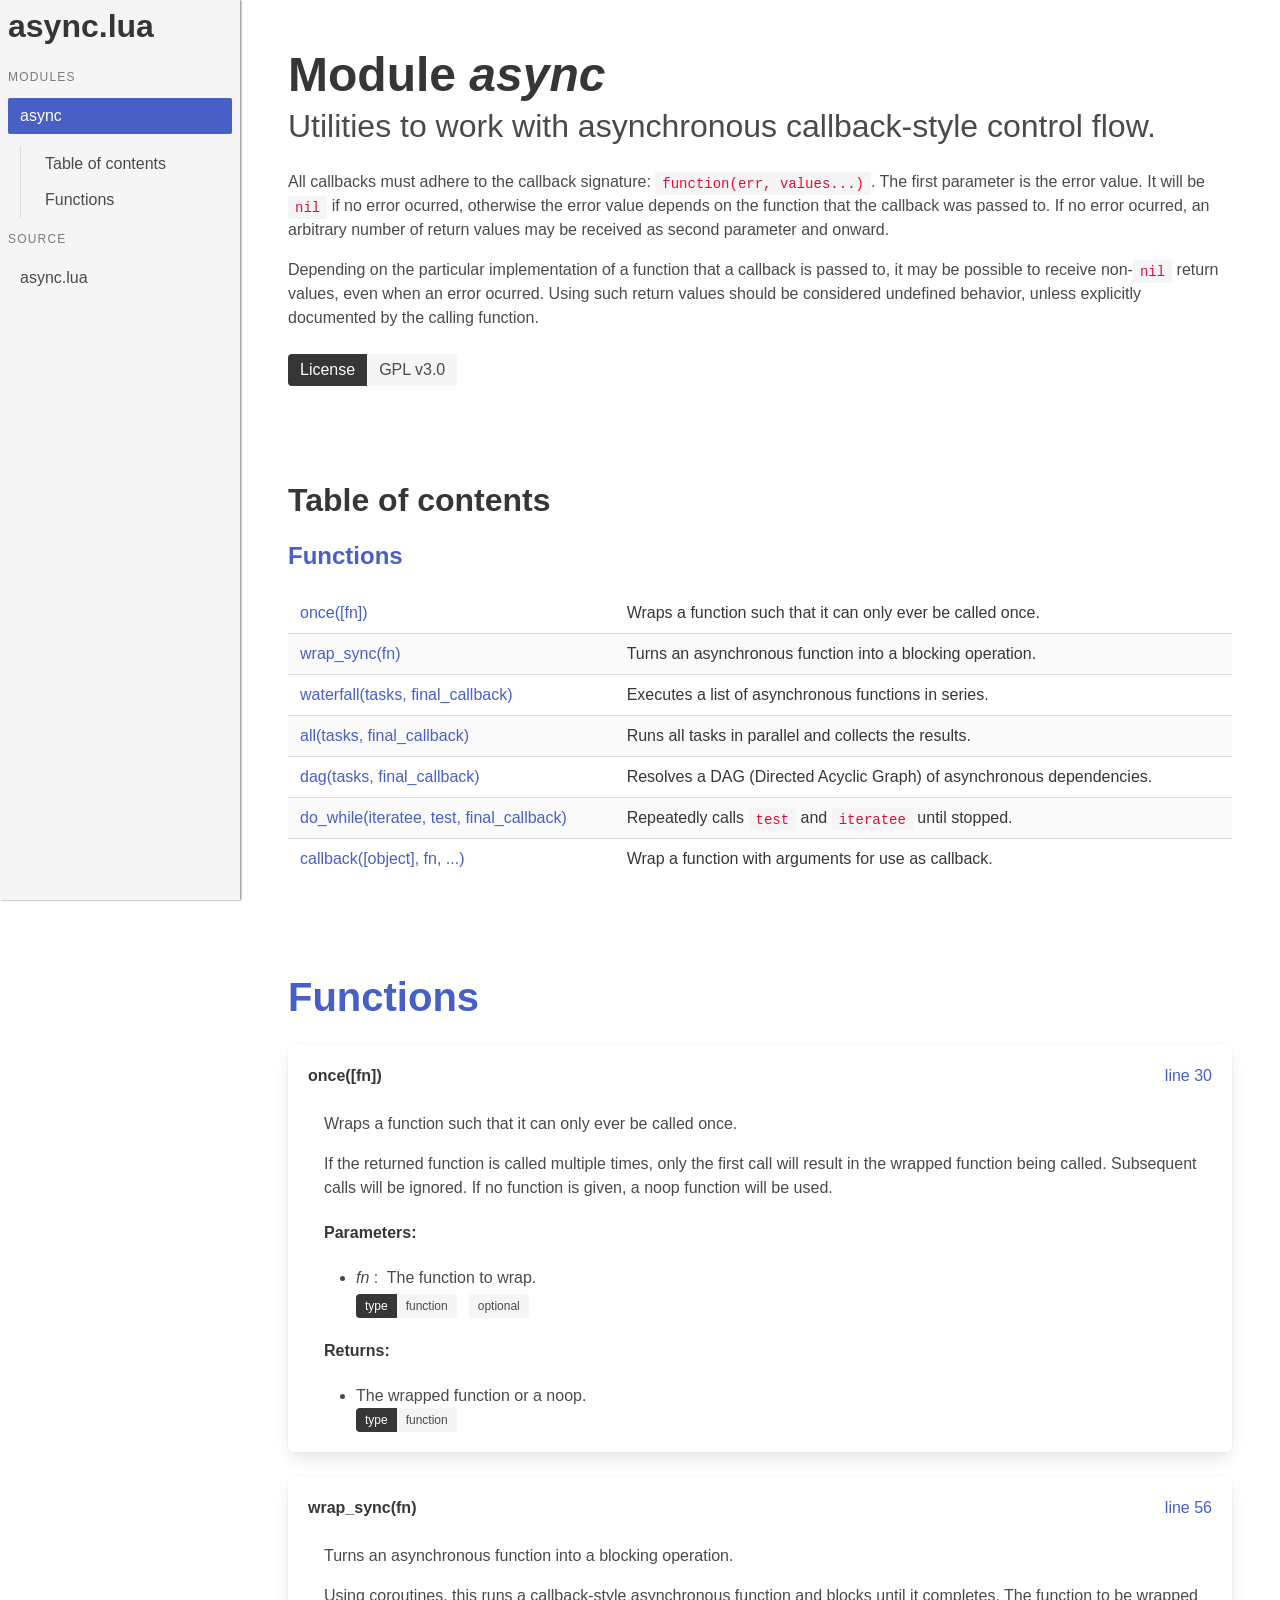
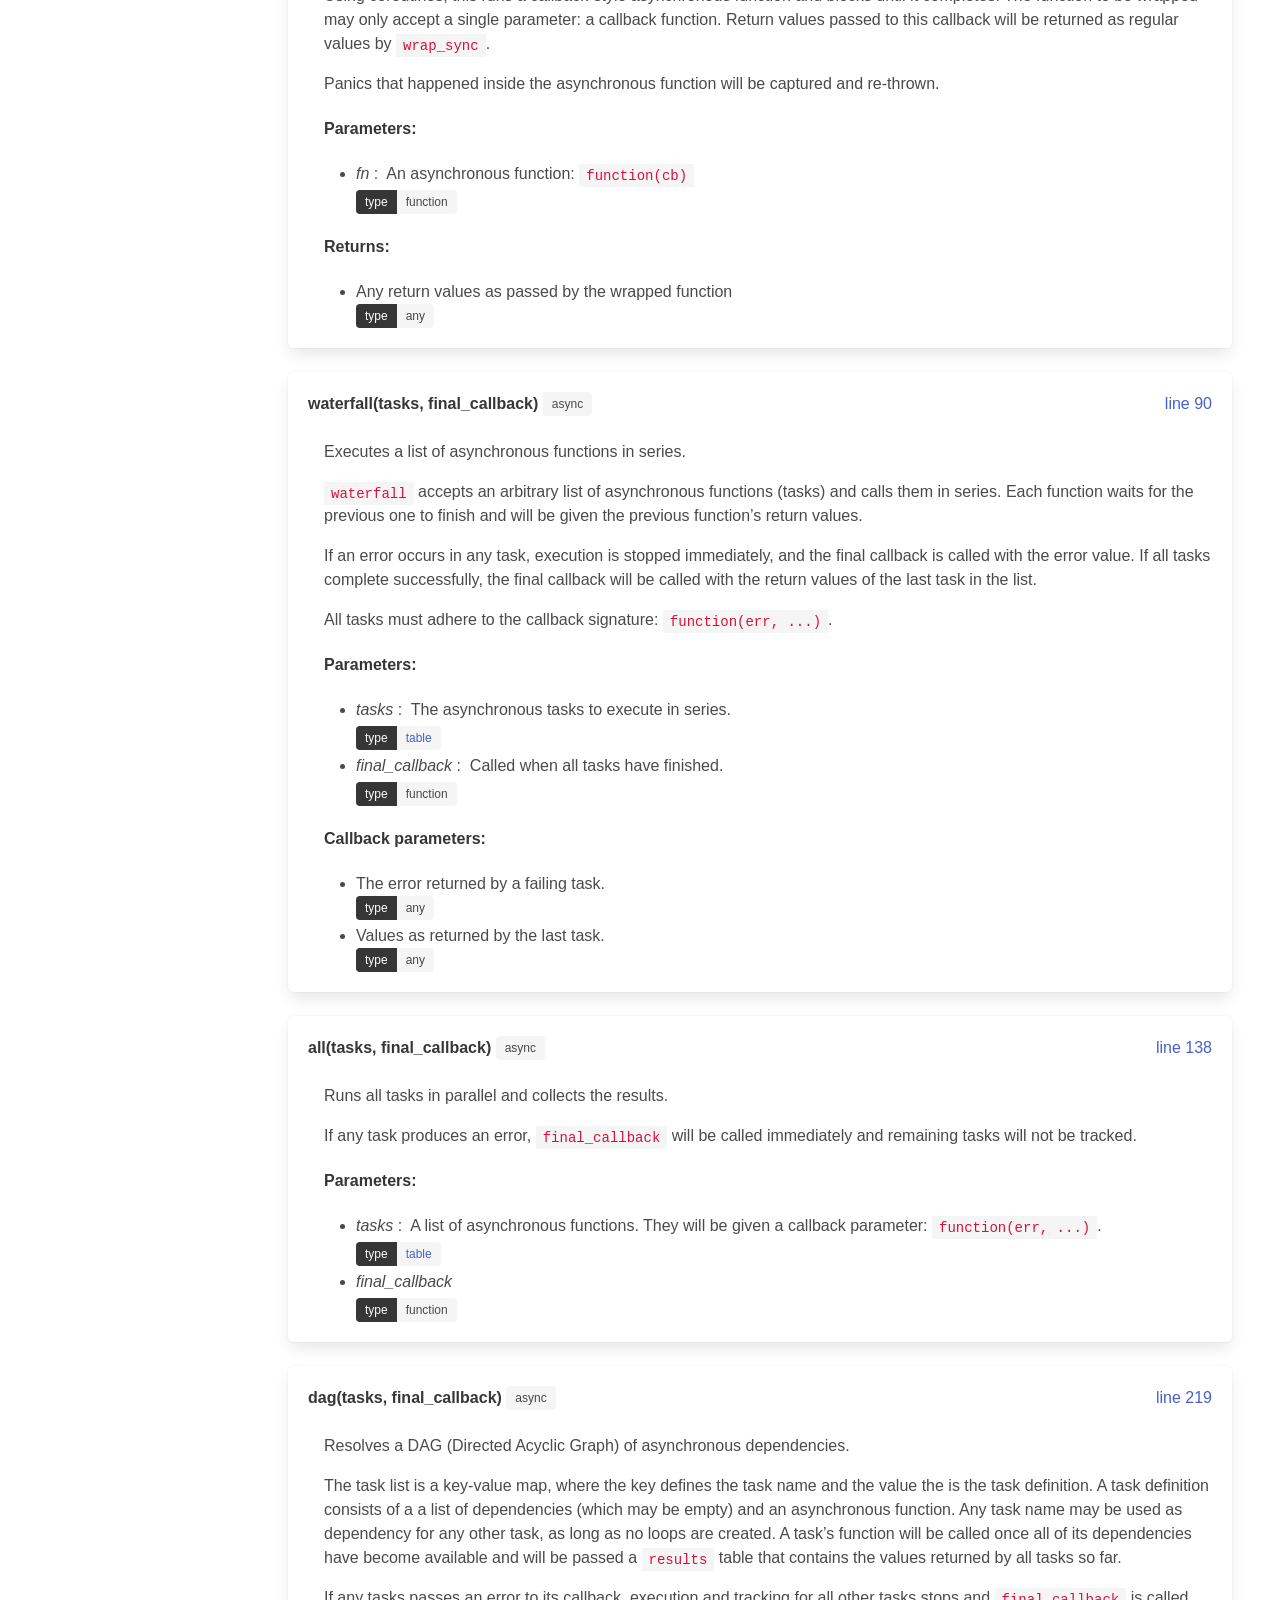
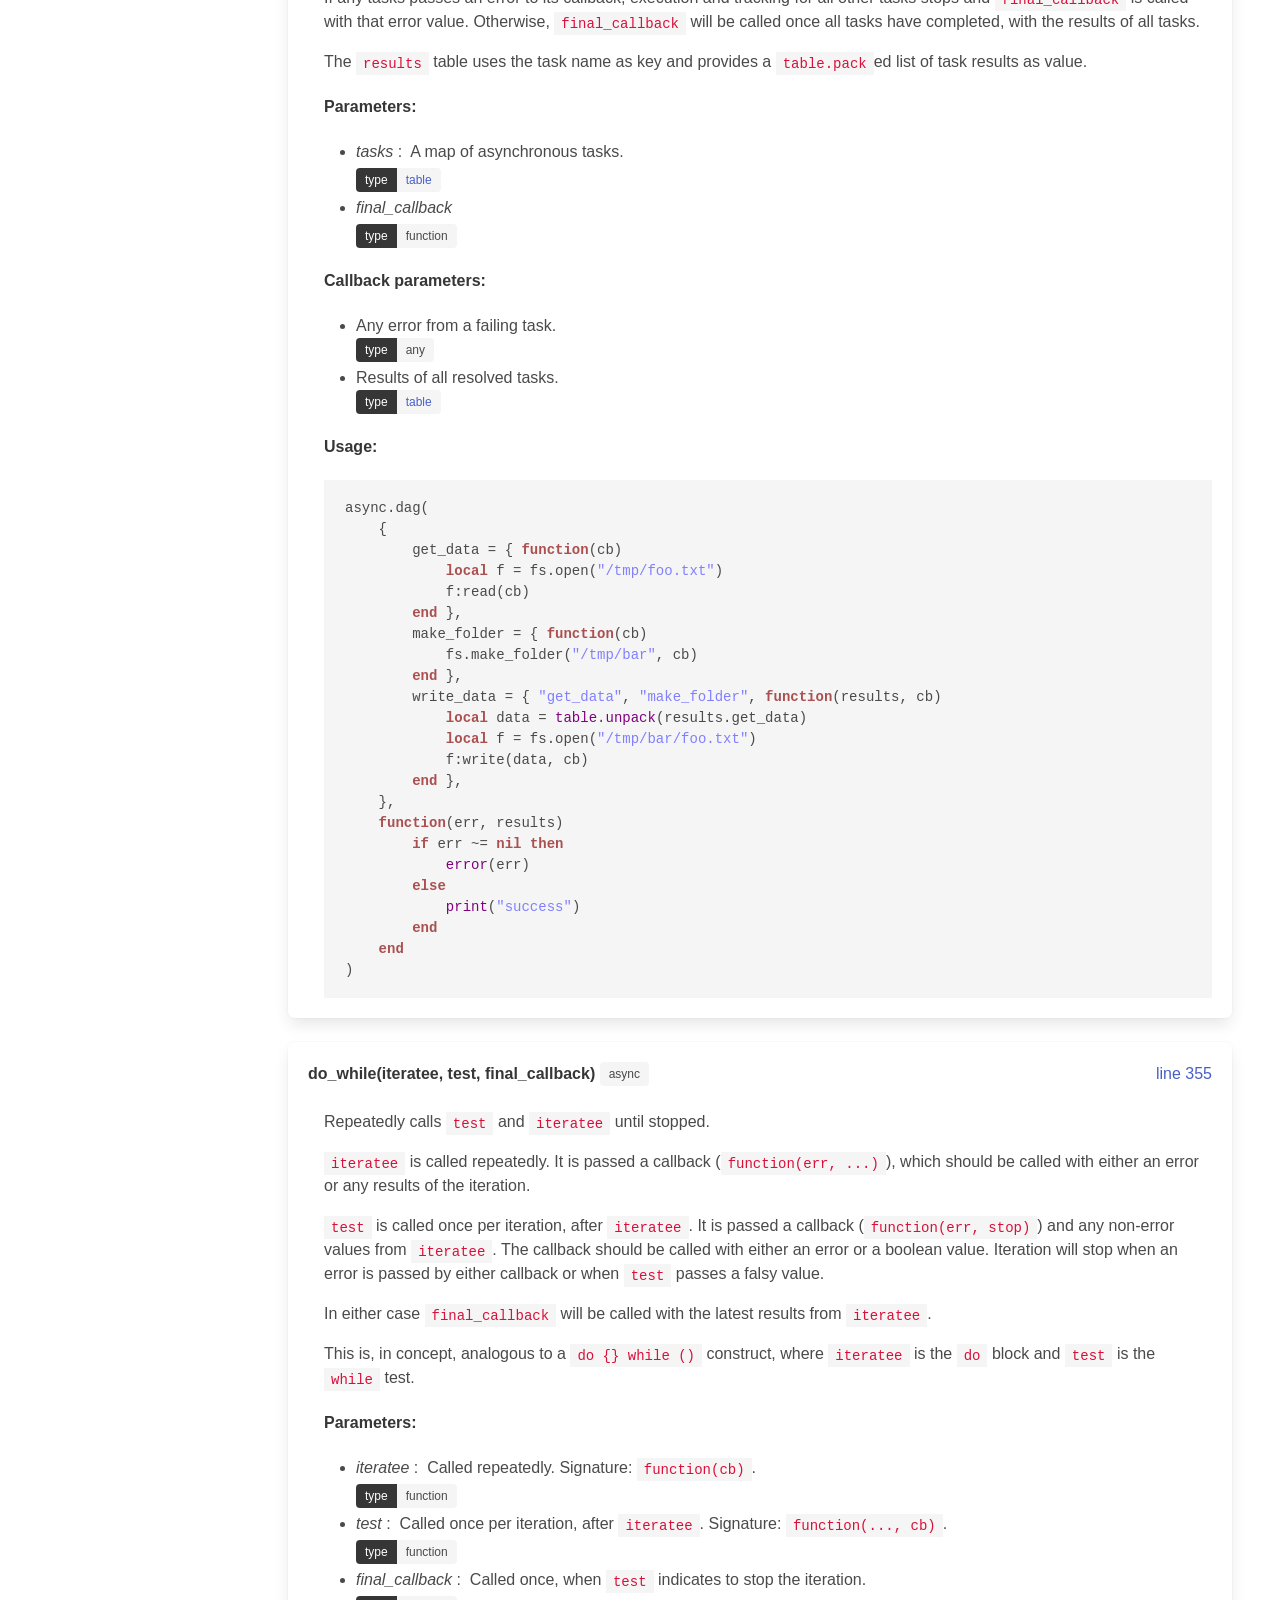
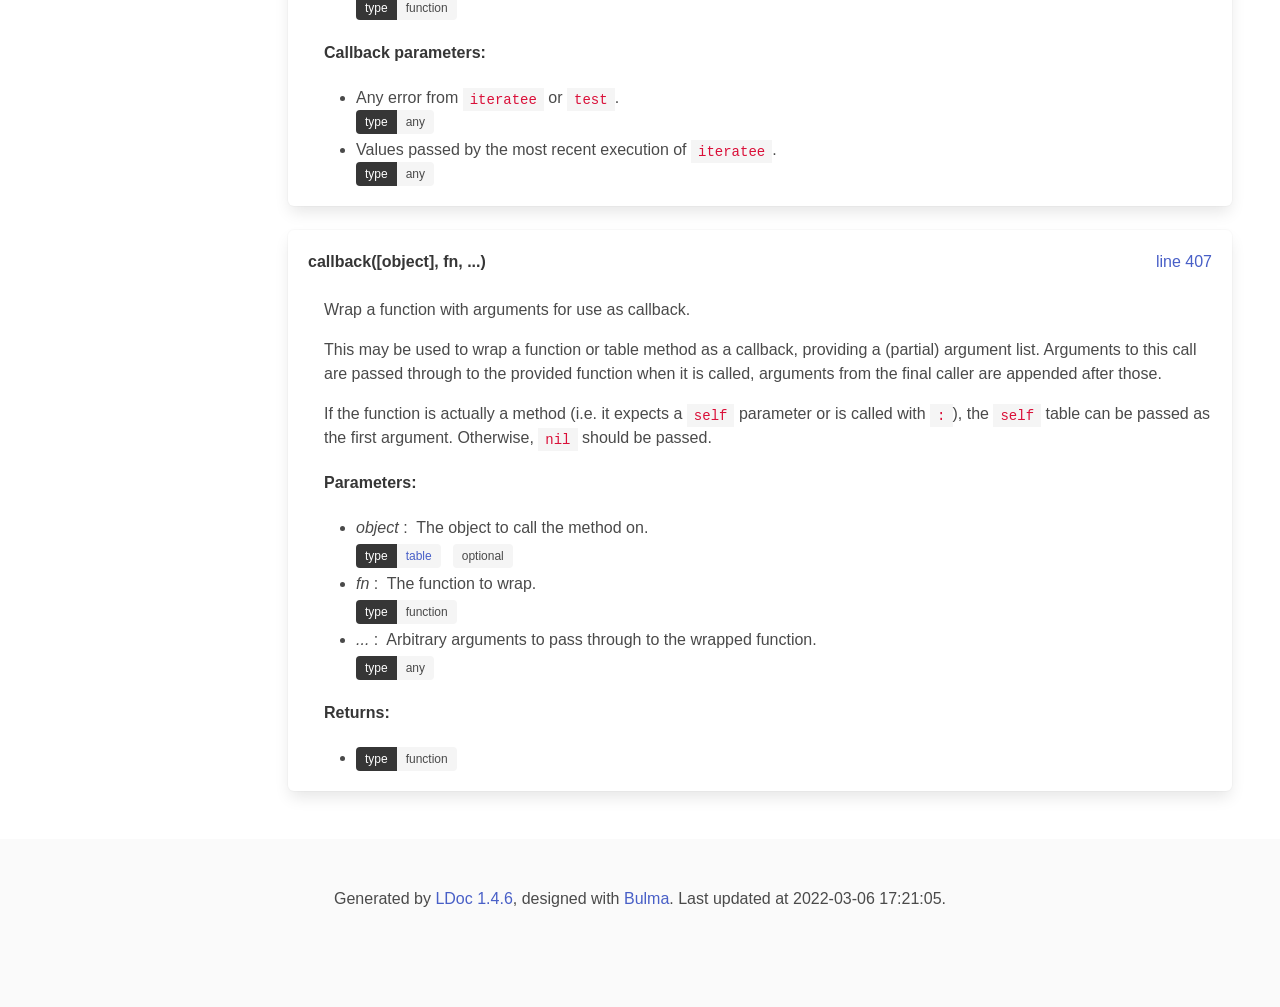
==== index.html @ 1e143463 "Deploying to gh-pages from @ sclu1034/async.lua@92da6d0e9a7a178fa33b30aab7c114b4fce1d570 🚀" ====
<!DOCTYPE html>
<html lang="en">
<head>
    <meta charset="UTF-8">
    <meta http-equiv="X-UA-Compatible" content="IE=edge">
    <meta name="viewport" content="width=device-width, initial-scale=1.0">
    <title>async.lua</title>
    <link rel="stylesheet" href="ldoc.css" type="text/css" />
</head>
<body>


<aside id="sidebar" class="has-background-white-ter">
    <h1 class="title">async.lua</h1>
    <nav class="menu">
        <p class="menu-label">Modules</p>
        <ul class="menu-list">
            <li>
                <a class="is-active">async</a>
                <ul>
                    <li><a href="#toc">Table of contents</a></li>
                    <li><a href="#Functions">Functions</a></li>
                </ul>
            </li>
        </ul>
        <p class="menu-label">Source</p>
        <ul class="menu-list">
            <li><a href="source/async.lua.html">async.lua</a></li>
        </ul>
    </nav>
</aside>
<div id="content" class="content__wrapper">
    <section class="section section__module-description">
        <div class="container">
            <h1 class="title is-1">Module <em>async</em></h1>
            <h3 class="subtitle is-3">Utilities to work with asynchronous callback-style control flow.</h3>
            <div class="content">
                <p> All callbacks must adhere to the callback signature: <code>function(err, values...)</code>.
 The first parameter is the error value. It will be <code>nil</code> if no error ocurred, otherwise
 the error value depends on the function that the callback was passed to.
 If no error ocurred, an arbitrary number of return values may be received as second parameter and onward.</p>

<p> Depending on the particular implementation of a function that a callback is passed to, it may be possible to
 receive non-<code>nil</code> return values, even when an error ocurred. Using such return values should be considered undefined
 behavior, unless explicitly documented by the calling function.</p>
            </div>
            <div class="field is-grouped is-grouped-multiline">
                <div class="control">
                    <div class="tags are-medium has-addons">
                        <span class="is-dark tag">License</span>
                        <span class="tag">GPL v3.0</span>
                    </div>
                </div>
            </div>
        </div>
    </section>
    <section class="section section__module-summary">
        <div class="container">
            <h2 id="toc" class="title is-3">Table of contents</h2>
            <h3 class="title is-4"><a href="#Functions">Functions</a></h3>
            <table class="table is-fullwidth is-striped">
                <tbody>
                    <tr>
                        <td class="name"><a href="#once">once([fn])</a></td>
                        <td class="summary">Wraps a function such that it can only ever be called once.</td>
                    </tr>
                    <tr>
                        <td class="name"><a href="#wrap_sync">wrap_sync(fn)</a></td>
                        <td class="summary">Turns an asynchronous function into a blocking operation.</td>
                    </tr>
                    <tr>
                        <td class="name"><a href="#waterfall">waterfall(tasks, final_callback)</a></td>
                        <td class="summary">Executes a list of asynchronous functions in series.</td>
                    </tr>
                    <tr>
                        <td class="name"><a href="#all">all(tasks, final_callback)</a></td>
                        <td class="summary">Runs all tasks in parallel and collects the results.</td>
                    </tr>
                    <tr>
                        <td class="name"><a href="#dag">dag(tasks, final_callback)</a></td>
                        <td class="summary">Resolves a DAG (Directed Acyclic Graph) of asynchronous dependencies.</td>
                    </tr>
                    <tr>
                        <td class="name"><a href="#do_while">do_while(iteratee, test, final_callback)</a></td>
                        <td class="summary">Repeatedly calls <code>test</code> and <code>iteratee</code> until stopped.</td>
                    </tr>
                    <tr>
                        <td class="name"><a href="#callback">callback([object], fn, ...)</a></td>
                        <td class="summary">Wrap a function with arguments for use as callback.</td>
                    </tr>
                </tbody>
            </table>
        </div>
    </section>

    <section class="section section--Functions">
        <div class="container">
            <h2 class="title is-2" id="Functions"><a href="#Functions">Functions</a></h2>
            <div class="section__content">
                <div id="once" class="box section__item">
                    <div class="block section__item__title">
                        <strong>once([fn])</strong>
                        <a class="source-ref" href="source/async.lua.html#30">line 30</a>
                    </div>

                    <div class="block content section__item__description">Wraps a function such that it can only ever be called once. </p>

<p> If the returned function is called multiple times, only the first call will result
 in the wrapped function being called. Subsequent calls will be ignored.
 If no function is given, a noop function will be used.</div>

                    <div class="block content section__item__params">
                        <h4 class="title is-6">Parameters:</h4>
                        <ul>
                            <li class="parameter">
                                <div>
                                    <span class="parameter__name"><em>fn</em></span>
                                    <span class="parameter__description">:&nbsp; The function to wrap.</span>
                                </div>
                                <div class="field is-grouped is-grouped-multiline parameter__tags">
                                    <div class="control">
                                        <div class="tags has-addons">
                                            <span class="tag is-dark">type</span>
                                            <span class="tag"><span class="type">function</span></span>
                                        </div>
                                    </div>
                                    <div class="control">
                                        <div class="tags">
                                            <span class="tag">optional</span>
                                        </div>
                                    </div>
                                </div>
                            </li>

                        </ul>
                    </div>
                    <div class="block content section__item__returns">
                        <h4 class="title is-6">Returns:</h4>
                        <ul>
                            <li class="return-value">
                                <div class="return-value__description">
                                    <span>The wrapped function or a noop.</span>
                                </div>
                                <div class="tags has-addons">
                                    <span class="tag is-dark">type</span>
                                    <span class="tag return-value__type"><span class="type">function</span></span>
                                </div>
                            </li>
                        </ul>
                    </div>
                </div>
                <div id="wrap_sync" class="box section__item">
                    <div class="block section__item__title">
                        <strong>wrap_sync(fn)</strong>
                        <a class="source-ref" href="source/async.lua.html#56">line 56</a>
                    </div>

                    <div class="block content section__item__description">Turns an asynchronous function into a blocking operation. </p>

<p> Using coroutines, this runs a callback-style asynchronous function and blocks until it completes.
 The function to be wrapped may only accept a single parameter: a callback function.
 Return values passed to this callback will be returned as regular values by <code>wrap_sync</code>.</p>

<p> Panics that happened inside the asynchronous function will be captured and re-thrown.</div>

                    <div class="block content section__item__params">
                        <h4 class="title is-6">Parameters:</h4>
                        <ul>
                            <li class="parameter">
                                <div>
                                    <span class="parameter__name"><em>fn</em></span>
                                    <span class="parameter__description">:&nbsp; An asynchronous function: <code>function(cb)</code></span>
                                </div>
                                <div class="field is-grouped is-grouped-multiline parameter__tags">
                                    <div class="control">
                                        <div class="tags has-addons">
                                            <span class="tag is-dark">type</span>
                                            <span class="tag"><span class="type">function</span></span>
                                        </div>
                                    </div>
                                </div>
                            </li>

                        </ul>
                    </div>
                    <div class="block content section__item__returns">
                        <h4 class="title is-6">Returns:</h4>
                        <ul>
                            <li class="return-value">
                                <div class="return-value__description">
                                    <span>Any return values as passed by the wrapped function</span>
                                </div>
                                <div class="tags has-addons">
                                    <span class="tag is-dark">type</span>
                                    <span class="tag return-value__type"><span class="type">any</span></span>
                                </div>
                            </li>
                        </ul>
                    </div>
                </div>
                <div id="waterfall" class="box section__item">
                    <div class="block section__item__title">
                        <strong>waterfall(tasks, final_callback)</strong>
                        <a class="source-ref" href="source/async.lua.html#90">line 90</a>
                        <span class="tag">async</span>
                    </div>

                    <div class="block content section__item__description">Executes a list of asynchronous functions in series. </p>

<p> <code>waterfall</code> accepts an arbitrary list of asynchronous functions (tasks) and calls them in series.
 Each function waits for the previous one to finish and will be given the previous function&rsquo;s return values.</p>

<p> If an error occurs in any task, execution is stopped immediately, and the final callback is called
 with the error value.
 If all tasks complete successfully, the final callback will be called with the return values of the last
 task in the list.</p>

<p> All tasks must adhere to the callback signature: <code>function(err, ...)</code>.</div>

                    <div class="block content section__item__params">
                        <h4 class="title is-6">Parameters:</h4>
                        <ul>
                            <li class="parameter">
                                <div>
                                    <span class="parameter__name"><em>tasks</em></span>
                                    <span class="parameter__description">:&nbsp; The asynchronous tasks to execute in series.</span>
                                </div>
                                <div class="field is-grouped is-grouped-multiline parameter__tags">
                                    <div class="control">
                                        <div class="tags has-addons">
                                            <span class="tag is-dark">type</span>
                                            <span class="tag"><a class="type" href="https://www.lua.org/manual/5.1/manual.html#5.5">table</a></span>
                                        </div>
                                    </div>
                                </div>
                            </li>
                            <li class="parameter">
                                <div>
                                    <span class="parameter__name"><em>final_callback</em></span>
                                    <span class="parameter__description">:&nbsp; Called when all tasks have finished.</span>
                                </div>
                                <div class="field is-grouped is-grouped-multiline parameter__tags">
                                    <div class="control">
                                        <div class="tags has-addons">
                                            <span class="tag is-dark">type</span>
                                            <span class="tag"><span class="type">function</span></span>
                                        </div>
                                    </div>
                                </div>
                            </li>

                        </ul>
                    </div>
                    <div class="block content section__item__returns">
                        <h4 class="title is-6">Callback parameters:</h4>
                        <ul>
                            <li class="return-value">
                                <div class="return-value__description">
                                    <span>The error returned by a failing task.</span>
                                </div>
                                <div class="tags has-addons">
                                    <span class="tag is-dark">type</span>
                                    <span class="tag return-value__type"><span class="type">any</span></span>
                                </div>
                            </li>
                            <li class="return-value">
                                <div class="return-value__description">
                                    <span>Values as returned by the last task.</span>
                                </div>
                                <div class="tags has-addons">
                                    <span class="tag is-dark">type</span>
                                    <span class="tag return-value__type"><span class="type">any</span></span>
                                </div>
                            </li>
                        </ul>
                    </div>
                </div>
                <div id="all" class="box section__item">
                    <div class="block section__item__title">
                        <strong>all(tasks, final_callback)</strong>
                        <a class="source-ref" href="source/async.lua.html#138">line 138</a>
                        <span class="tag">async</span>
                    </div>

                    <div class="block content section__item__description">Runs all tasks in parallel and collects the results. </p>

<p> If any task produces an error, <code>final_callback</code> will be called immediately
 and remaining tasks will not be tracked.</div>

                    <div class="block content section__item__params">
                        <h4 class="title is-6">Parameters:</h4>
                        <ul>
                            <li class="parameter">
                                <div>
                                    <span class="parameter__name"><em>tasks</em></span>
                                    <span class="parameter__description">:&nbsp; A list of asynchronous functions. They will be given a
  callback parameter: <code>function(err, ...)</code>.</span>
                                </div>
                                <div class="field is-grouped is-grouped-multiline parameter__tags">
                                    <div class="control">
                                        <div class="tags has-addons">
                                            <span class="tag is-dark">type</span>
                                            <span class="tag"><a class="type" href="https://www.lua.org/manual/5.1/manual.html#5.5">table</a></span>
                                        </div>
                                    </div>
                                </div>
                            </li>
                            <li class="parameter">
                                <div>
                                    <span class="parameter__name"><em>final_callback</em></span>
                                </div>
                                <div class="field is-grouped is-grouped-multiline parameter__tags">
                                    <div class="control">
                                        <div class="tags has-addons">
                                            <span class="tag is-dark">type</span>
                                            <span class="tag"><span class="type">function</span></span>
                                        </div>
                                    </div>
                                </div>
                            </li>

                        </ul>
                    </div>
                </div>
                <div id="dag" class="box section__item">
                    <div class="block section__item__title">
                        <strong>dag(tasks, final_callback)</strong>
                        <a class="source-ref" href="source/async.lua.html#219">line 219</a>
                        <span class="tag">async</span>
                    </div>

                    <div class="block content section__item__description">Resolves a DAG (Directed Acyclic Graph) of asynchronous dependencies. </p>

<p> The task list is a key-value map, where the key defines the task name and the value the is the task definition.
 A task definition consists of a a list of dependencies (which may be empty) and an asynchronous
 function.
 Any task name may be used as dependency for any other task, as long as no loops are created.
 A task&rsquo;s function will be called once all of its dependencies have become available and will be passed a <code>results</code>
 table that contains the values returned by all tasks so far.</p>

<p> If any tasks passes an error to its callback, execution and tracking for all other tasks stops and <code>final_callback</code>
 is called with that error value. Otherwise, <code>final_callback</code> will be called once all tasks have completed, with the
 results of all tasks.</p>

<p> The <code>results</code> table uses the task name as key and provides a <code>table.pack</code>ed list of task results as value.</div>

                    <div class="block content section__item__params">
                        <h4 class="title is-6">Parameters:</h4>
                        <ul>
                            <li class="parameter">
                                <div>
                                    <span class="parameter__name"><em>tasks</em></span>
                                    <span class="parameter__description">:&nbsp; A map of asynchronous tasks.</span>
                                </div>
                                <div class="field is-grouped is-grouped-multiline parameter__tags">
                                    <div class="control">
                                        <div class="tags has-addons">
                                            <span class="tag is-dark">type</span>
                                            <span class="tag"><a class="type" href="https://www.lua.org/manual/5.1/manual.html#5.5">table</a></span>
                                        </div>
                                    </div>
                                </div>
                            </li>
                            <li class="parameter">
                                <div>
                                    <span class="parameter__name"><em>final_callback</em></span>
                                </div>
                                <div class="field is-grouped is-grouped-multiline parameter__tags">
                                    <div class="control">
                                        <div class="tags has-addons">
                                            <span class="tag is-dark">type</span>
                                            <span class="tag"><span class="type">function</span></span>
                                        </div>
                                    </div>
                                </div>
                            </li>

                        </ul>
                    </div>
                    <div class="block content section__item__returns">
                        <h4 class="title is-6">Callback parameters:</h4>
                        <ul>
                            <li class="return-value">
                                <div class="return-value__description">
                                    <span>Any error from a failing task.</span>
                                </div>
                                <div class="tags has-addons">
                                    <span class="tag is-dark">type</span>
                                    <span class="tag return-value__type"><span class="type">any</span></span>
                                </div>
                            </li>
                            <li class="return-value">
                                <div class="return-value__description">
                                    <span>Results of all resolved tasks.</span>
                                </div>
                                <div class="tags has-addons">
                                    <span class="tag is-dark">type</span>
                                    <span class="tag return-value__type"><a class="type" href="https://www.lua.org/manual/5.1/manual.html#5.5">table</a></span>
                                </div>
                            </li>
                        </ul>
                    </div>
                    <div class="block content section__item__usage">
                        <h4 class="title is-6">Usage:</h4>
                            <pre class="code-block code-block--lua">async.dag(
    {
        get_data = { <span class="keyword">function</span>(cb)
            <span class="keyword">local</span> f = fs.open(<span class="string">"/tmp/foo.txt"</span>)
            f:read(cb)
        <span class="keyword">end</span> },
        make_folder = { <span class="keyword">function</span>(cb)
            fs.make_folder(<span class="string">"/tmp/bar"</span>, cb)
        <span class="keyword">end</span> },
        write_data = { <span class="string">"get_data"</span>, <span class="string">"make_folder"</span>, <span class="keyword">function</span>(results, cb)
            <span class="keyword">local</span> data = <span class="global">table</span>.<span class="global">unpack</span>(results.get_data)
            <span class="keyword">local</span> f = fs.open(<span class="string">"/tmp/bar/foo.txt"</span>)
            f:write(data, cb)
        <span class="keyword">end</span> },
    },
    <span class="keyword">function</span>(err, results)
        <span class="keyword">if</span> err ~= <span class="keyword">nil</span> <span class="keyword">then</span>
            <span class="global">error</span>(err)
        <span class="keyword">else</span>
            <span class="global">print</span>(<span class="string">"success"</span>)
        <span class="keyword">end</span>
    <span class="keyword">end</span>
)</pre>
                    </div>
                </div>
                <div id="do_while" class="box section__item">
                    <div class="block section__item__title">
                        <strong>do_while(iteratee, test, final_callback)</strong>
                        <a class="source-ref" href="source/async.lua.html#355">line 355</a>
                        <span class="tag">async</span>
                    </div>

                    <div class="block content section__item__description">Repeatedly calls <code>test</code> and <code>iteratee</code> until stopped. </p>

<p> <code>iteratee</code> is called repeatedly. It is passed a callback
 (<code>function(err, ...)</code>), which should be called with either an error or any
 results of the iteration.</p>

<p> <code>test</code> is called once per iteration, after <code>iteratee</code>. It is passed a
 callback (<code>function(err, stop)</code>) and any non-error values from <code>iteratee</code>.
 The callback should be called with either an error or a boolean value.
 Iteration will stop when an error is passed by either callback or when
 <code>test</code> passes a falsy value.</p>

<p> In either case <code>final_callback</code> will be called with the latest results from
 <code>iteratee</code>.</p>

<p> This is, in concept, analogous to a <code>do {} while ()</code> construct, where <code>iteratee</code>
 is the <code>do</code> block and <code>test</code> is the <code>while</code> test.</div>

                    <div class="block content section__item__params">
                        <h4 class="title is-6">Parameters:</h4>
                        <ul>
                            <li class="parameter">
                                <div>
                                    <span class="parameter__name"><em>iteratee</em></span>
                                    <span class="parameter__description">:&nbsp; Called repeatedly. Signature: <code>function(cb)</code>.</span>
                                </div>
                                <div class="field is-grouped is-grouped-multiline parameter__tags">
                                    <div class="control">
                                        <div class="tags has-addons">
                                            <span class="tag is-dark">type</span>
                                            <span class="tag"><span class="type">function</span></span>
                                        </div>
                                    </div>
                                </div>
                            </li>
                            <li class="parameter">
                                <div>
                                    <span class="parameter__name"><em>test</em></span>
                                    <span class="parameter__description">:&nbsp; Called once per iteration, after <code>iteratee</code>.
  Signature: <code>function(..., cb)</code>.</span>
                                </div>
                                <div class="field is-grouped is-grouped-multiline parameter__tags">
                                    <div class="control">
                                        <div class="tags has-addons">
                                            <span class="tag is-dark">type</span>
                                            <span class="tag"><span class="type">function</span></span>
                                        </div>
                                    </div>
                                </div>
                            </li>
                            <li class="parameter">
                                <div>
                                    <span class="parameter__name"><em>final_callback</em></span>
                                    <span class="parameter__description">:&nbsp; Called once, when <code>test</code> indicates to stop
  the iteration.</span>
                                </div>
                                <div class="field is-grouped is-grouped-multiline parameter__tags">
                                    <div class="control">
                                        <div class="tags has-addons">
                                            <span class="tag is-dark">type</span>
                                            <span class="tag"><span class="type">function</span></span>
                                        </div>
                                    </div>
                                </div>
                            </li>

                        </ul>
                    </div>
                    <div class="block content section__item__returns">
                        <h4 class="title is-6">Callback parameters:</h4>
                        <ul>
                            <li class="return-value">
                                <div class="return-value__description">
                                    <span>Any error from <code>iteratee</code> or <code>test</code>.</span>
                                </div>
                                <div class="tags has-addons">
                                    <span class="tag is-dark">type</span>
                                    <span class="tag return-value__type"><span class="type">any</span></span>
                                </div>
                            </li>
                            <li class="return-value">
                                <div class="return-value__description">
                                    <span>Values passed by the most recent execution of <code>iteratee</code>.</span>
                                </div>
                                <div class="tags has-addons">
                                    <span class="tag is-dark">type</span>
                                    <span class="tag return-value__type"><span class="type">any</span></span>
                                </div>
                            </li>
                        </ul>
                    </div>
                </div>
                <div id="callback" class="box section__item">
                    <div class="block section__item__title">
                        <strong>callback([object], fn, ...)</strong>
                        <a class="source-ref" href="source/async.lua.html#407">line 407</a>
                    </div>

                    <div class="block content section__item__description">Wrap a function with arguments for use as callback. </p>

<p> This may be used to wrap a function or table method as a callback, providing a (partial)
 argument list.
 Arguments to this call are passed through to the provided function when it is called,
 arguments from the final caller are appended after those.</p>

<p> If the function is actually a method (i.e. it expects a <code>self</code> parameter or is called with <code>:</code>),
 the <code>self</code> table can be passed as the first argument. Otherwise, <code>nil</code> should be passed.</div>

                    <div class="block content section__item__params">
                        <h4 class="title is-6">Parameters:</h4>
                        <ul>
                            <li class="parameter">
                                <div>
                                    <span class="parameter__name"><em>object</em></span>
                                    <span class="parameter__description">:&nbsp; The object to call the method on.</span>
                                </div>
                                <div class="field is-grouped is-grouped-multiline parameter__tags">
                                    <div class="control">
                                        <div class="tags has-addons">
                                            <span class="tag is-dark">type</span>
                                            <span class="tag"><a class="type" href="https://www.lua.org/manual/5.1/manual.html#5.5">table</a></span>
                                        </div>
                                    </div>
                                    <div class="control">
                                        <div class="tags">
                                            <span class="tag">optional</span>
                                        </div>
                                    </div>
                                </div>
                            </li>
                            <li class="parameter">
                                <div>
                                    <span class="parameter__name"><em>fn</em></span>
                                    <span class="parameter__description">:&nbsp; The function to wrap.</span>
                                </div>
                                <div class="field is-grouped is-grouped-multiline parameter__tags">
                                    <div class="control">
                                        <div class="tags has-addons">
                                            <span class="tag is-dark">type</span>
                                            <span class="tag"><span class="type">function</span></span>
                                        </div>
                                    </div>
                                </div>
                            </li>
                            <li class="parameter">
                                <div>
                                    <span class="parameter__name"><em>...</em></span>
                                    <span class="parameter__description">:&nbsp; Arbitrary arguments to pass through to the wrapped function.</span>
                                </div>
                                <div class="field is-grouped is-grouped-multiline parameter__tags">
                                    <div class="control">
                                        <div class="tags has-addons">
                                            <span class="tag is-dark">type</span>
                                            <span class="tag"><span class="type">any</span></span>
                                        </div>
                                    </div>
                                </div>
                            </li>

                        </ul>
                    </div>
                    <div class="block content section__item__returns">
                        <h4 class="title is-6">Returns:</h4>
                        <ul>
                            <li class="return-value">
                                <div class="tags has-addons">
                                    <span class="tag is-dark">type</span>
                                    <span class="tag return-value__type"><span class="type">function</span></span>
                                </div>
                            </li>
                        </ul>
                    </div>
                </div>
            </div>
        </div>
    </section>
</div>

<footer class="footer">
    <div class="content has-text-centered">
        Generated by <a href="https://github/com/stevendonovan/LDoc">LDoc 1.4.6</a>, designed with <a href="https://github.com/jgthms/bulma">Bulma</a>. Last updated at 2022-03-06 17:21:05.
    </div>
</footer>

</body>
</html>
---- ldoc.css ----
/* Bulma Base */
/*! minireset.css v0.0.6 | MIT License | github.com/jgthms/minireset.css */
html,
body,
p,
ol,
ul,
li,
dl,
dt,
dd,
blockquote,
figure,
fieldset,
legend,
textarea,
pre,
iframe,
hr,
h1,
h2,
h3,
h4,
h5,
h6 {
  margin: 0;
  padding: 0;
}

h1,
h2,
h3,
h4,
h5,
h6 {
  font-size: 100%;
  font-weight: normal;
}

ul {
  list-style: none;
}

button,
input,
select,
textarea {
  margin: 0;
}

html {
  box-sizing: border-box;
}

*, *::before, *::after {
  box-sizing: inherit;
}

img,
video {
  height: auto;
  max-width: 100%;
}

iframe {
  border: 0;
}

table {
  border-collapse: collapse;
  border-spacing: 0;
}

td,
th {
  padding: 0;
}
td:not([align]),
th:not([align]) {
  text-align: inherit;
}

html {
  background-color: white;
  font-size: 16px;
  -moz-osx-font-smoothing: grayscale;
  -webkit-font-smoothing: antialiased;
  min-width: 300px;
  overflow-x: hidden;
  overflow-y: scroll;
  text-rendering: optimizeLegibility;
  text-size-adjust: 100%;
}

article,
aside,
figure,
footer,
header,
hgroup,
section {
  display: block;
}

body,
button,
input,
optgroup,
select,
textarea {
  font-family: BlinkMacSystemFont, -apple-system, "Segoe UI", "Roboto", "Oxygen", "Ubuntu", "Cantarell", "Fira Sans", "Droid Sans", "Helvetica Neue", "Helvetica", "Arial", sans-serif;
}

code,
pre {
  -moz-osx-font-smoothing: auto;
  -webkit-font-smoothing: auto;
  font-family: monospace;
}

body {
  color: #4a4a4a;
  font-size: 1em;
  font-weight: 400;
  line-height: 1.5;
}

a {
  color: #485fc7;
  cursor: pointer;
  text-decoration: none;
}
a strong {
  color: currentColor;
}
a:hover {
  color: #363636;
}

code {
  background-color: whitesmoke;
  color: #da1039;
  font-size: 0.875em;
  font-weight: normal;
  padding: 0.25em 0.5em 0.25em;
}

hr {
  background-color: whitesmoke;
  border: none;
  display: block;
  height: 2px;
  margin: 1.5rem 0;
}

img {
  height: auto;
  max-width: 100%;
}

input[type=checkbox],
input[type=radio] {
  vertical-align: baseline;
}

small {
  font-size: 0.875em;
}

span {
  font-style: inherit;
  font-weight: inherit;
}

strong {
  color: #363636;
  font-weight: 700;
}

fieldset {
  border: none;
}

pre {
  -webkit-overflow-scrolling: touch;
  background-color: whitesmoke;
  color: #4a4a4a;
  font-size: 0.875em;
  overflow-x: auto;
  padding: 1.25rem 1.5rem;
  white-space: pre;
  word-wrap: normal;
}
pre code {
  background-color: transparent;
  color: currentColor;
  font-size: 1em;
  padding: 0;
}

table td,
table th {
  vertical-align: top;
}
table td:not([align]),
table th:not([align]) {
  text-align: inherit;
}
table th {
  color: #363636;
}

@keyframes spinAround {
  from {
    transform: rotate(0deg);
  }
  to {
    transform: rotate(359deg);
  }
}
/* Bulma Helpers */
.has-text-white {
  color: white !important;
}

a.has-text-white:hover, a.has-text-white:focus {
  color: #e6e6e6 !important;
}

.has-background-white {
  background-color: white !important;
}

.has-text-black {
  color: #0a0a0a !important;
}

a.has-text-black:hover, a.has-text-black:focus {
  color: black !important;
}

.has-background-black {
  background-color: #0a0a0a !important;
}

.has-text-light {
  color: whitesmoke !important;
}

a.has-text-light:hover, a.has-text-light:focus {
  color: #dbdbdb !important;
}

.has-background-light {
  background-color: whitesmoke !important;
}

.has-text-dark {
  color: #363636 !important;
}

a.has-text-dark:hover, a.has-text-dark:focus {
  color: #1c1c1c !important;
}

.has-background-dark {
  background-color: #363636 !important;
}

.has-text-primary {
  color: #00d1b2 !important;
}

a.has-text-primary:hover, a.has-text-primary:focus {
  color: #009e86 !important;
}

.has-background-primary {
  background-color: #00d1b2 !important;
}

.has-text-primary-light {
  color: #ebfffc !important;
}

a.has-text-primary-light:hover, a.has-text-primary-light:focus {
  color: #b8fff4 !important;
}

.has-background-primary-light {
  background-color: #ebfffc !important;
}

.has-text-primary-dark {
  color: #00947e !important;
}

a.has-text-primary-dark:hover, a.has-text-primary-dark:focus {
  color: #00c7a9 !important;
}

.has-background-primary-dark {
  background-color: #00947e !important;
}

.has-text-link {
  color: #485fc7 !important;
}

a.has-text-link:hover, a.has-text-link:focus {
  color: #3449a8 !important;
}

.has-background-link {
  background-color: #485fc7 !important;
}

.has-text-link-light {
  color: #eff1fa !important;
}

a.has-text-link-light:hover, a.has-text-link-light:focus {
  color: #c8cfee !important;
}

.has-background-link-light {
  background-color: #eff1fa !important;
}

.has-text-link-dark {
  color: #3850b7 !important;
}

a.has-text-link-dark:hover, a.has-text-link-dark:focus {
  color: #576dcb !important;
}

.has-background-link-dark {
  background-color: #3850b7 !important;
}

.has-text-info {
  color: #3e8ed0 !important;
}

a.has-text-info:hover, a.has-text-info:focus {
  color: #2b74b1 !important;
}

.has-background-info {
  background-color: #3e8ed0 !important;
}

.has-text-info-light {
  color: #eff5fb !important;
}

a.has-text-info-light:hover, a.has-text-info-light:focus {
  color: #c6ddf1 !important;
}

.has-background-info-light {
  background-color: #eff5fb !important;
}

.has-text-info-dark {
  color: #296fa8 !important;
}

a.has-text-info-dark:hover, a.has-text-info-dark:focus {
  color: #368ace !important;
}

.has-background-info-dark {
  background-color: #296fa8 !important;
}

.has-text-success {
  color: #48c78e !important;
}

a.has-text-success:hover, a.has-text-success:focus {
  color: #34a873 !important;
}

.has-background-success {
  background-color: #48c78e !important;
}

.has-text-success-light {
  color: #effaf5 !important;
}

a.has-text-success-light:hover, a.has-text-success-light:focus {
  color: #c8eedd !important;
}

.has-background-success-light {
  background-color: #effaf5 !important;
}

.has-text-success-dark {
  color: #257953 !important;
}

a.has-text-success-dark:hover, a.has-text-success-dark:focus {
  color: #31a06e !important;
}

.has-background-success-dark {
  background-color: #257953 !important;
}

.has-text-warning {
  color: #ffe08a !important;
}

a.has-text-warning:hover, a.has-text-warning:focus {
  color: #ffd257 !important;
}

.has-background-warning {
  background-color: #ffe08a !important;
}

.has-text-warning-light {
  color: #fffaeb !important;
}

a.has-text-warning-light:hover, a.has-text-warning-light:focus {
  color: #ffecb8 !important;
}

.has-background-warning-light {
  background-color: #fffaeb !important;
}

.has-text-warning-dark {
  color: #946c00 !important;
}

a.has-text-warning-dark:hover, a.has-text-warning-dark:focus {
  color: #c79200 !important;
}

.has-background-warning-dark {
  background-color: #946c00 !important;
}

.has-text-danger {
  color: #f14668 !important;
}

a.has-text-danger:hover, a.has-text-danger:focus {
  color: #ee1742 !important;
}

.has-background-danger {
  background-color: #f14668 !important;
}

.has-text-danger-light {
  color: #feecf0 !important;
}

a.has-text-danger-light:hover, a.has-text-danger-light:focus {
  color: #fabdc9 !important;
}

.has-background-danger-light {
  background-color: #feecf0 !important;
}

.has-text-danger-dark {
  color: #cc0f35 !important;
}

a.has-text-danger-dark:hover, a.has-text-danger-dark:focus {
  color: #ee2049 !important;
}

.has-background-danger-dark {
  background-color: #cc0f35 !important;
}

.has-text-black-bis {
  color: #121212 !important;
}

.has-background-black-bis {
  background-color: #121212 !important;
}

.has-text-black-ter {
  color: #242424 !important;
}

.has-background-black-ter {
  background-color: #242424 !important;
}

.has-text-grey-darker {
  color: #363636 !important;
}

.has-background-grey-darker {
  background-color: #363636 !important;
}

.has-text-grey-dark {
  color: #4a4a4a !important;
}

.has-background-grey-dark {
  background-color: #4a4a4a !important;
}

.has-text-grey {
  color: #7a7a7a !important;
}

.has-background-grey {
  background-color: #7a7a7a !important;
}

.has-text-grey-light {
  color: #b5b5b5 !important;
}

.has-background-grey-light {
  background-color: #b5b5b5 !important;
}

.has-text-grey-lighter {
  color: #dbdbdb !important;
}

.has-background-grey-lighter {
  background-color: #dbdbdb !important;
}

.has-text-white-ter {
  color: whitesmoke !important;
}

.has-background-white-ter {
  background-color: whitesmoke !important;
}

.has-text-white-bis {
  color: #fafafa !important;
}

.has-background-white-bis {
  background-color: #fafafa !important;
}

.is-flex-direction-row {
  flex-direction: row !important;
}

.is-flex-direction-row-reverse {
  flex-direction: row-reverse !important;
}

.is-flex-direction-column {
  flex-direction: column !important;
}

.is-flex-direction-column-reverse {
  flex-direction: column-reverse !important;
}

.is-flex-wrap-nowrap {
  flex-wrap: nowrap !important;
}

.is-flex-wrap-wrap {
  flex-wrap: wrap !important;
}

.is-flex-wrap-wrap-reverse {
  flex-wrap: wrap-reverse !important;
}

.is-justify-content-flex-start {
  justify-content: flex-start !important;
}

.is-justify-content-flex-end {
  justify-content: flex-end !important;
}

.is-justify-content-center {
  justify-content: center !important;
}

.is-justify-content-space-between {
  justify-content: space-between !important;
}

.is-justify-content-space-around {
  justify-content: space-around !important;
}

.is-justify-content-space-evenly {
  justify-content: space-evenly !important;
}

.is-justify-content-start {
  justify-content: start !important;
}

.is-justify-content-end {
  justify-content: end !important;
}

.is-justify-content-left {
  justify-content: left !important;
}

.is-justify-content-right {
  justify-content: right !important;
}

.is-align-content-flex-start {
  align-content: flex-start !important;
}

.is-align-content-flex-end {
  align-content: flex-end !important;
}

.is-align-content-center {
  align-content: center !important;
}

.is-align-content-space-between {
  align-content: space-between !important;
}

.is-align-content-space-around {
  align-content: space-around !important;
}

.is-align-content-space-evenly {
  align-content: space-evenly !important;
}

.is-align-content-stretch {
  align-content: stretch !important;
}

.is-align-content-start {
  align-content: start !important;
}

.is-align-content-end {
  align-content: end !important;
}

.is-align-content-baseline {
  align-content: baseline !important;
}

.is-align-items-stretch {
  align-items: stretch !important;
}

.is-align-items-flex-start {
  align-items: flex-start !important;
}

.is-align-items-flex-end {
  align-items: flex-end !important;
}

.is-align-items-center {
  align-items: center !important;
}

.is-align-items-baseline {
  align-items: baseline !important;
}

.is-align-items-start {
  align-items: start !important;
}

.is-align-items-end {
  align-items: end !important;
}

.is-align-items-self-start {
  align-items: self-start !important;
}

.is-align-items-self-end {
  align-items: self-end !important;
}

.is-align-self-auto {
  align-self: auto !important;
}

.is-align-self-flex-start {
  align-self: flex-start !important;
}

.is-align-self-flex-end {
  align-self: flex-end !important;
}

.is-align-self-center {
  align-self: center !important;
}

.is-align-self-baseline {
  align-self: baseline !important;
}

.is-align-self-stretch {
  align-self: stretch !important;
}

.is-flex-grow-0 {
  flex-grow: 0 !important;
}

.is-flex-grow-1 {
  flex-grow: 1 !important;
}

.is-flex-grow-2 {
  flex-grow: 2 !important;
}

.is-flex-grow-3 {
  flex-grow: 3 !important;
}

.is-flex-grow-4 {
  flex-grow: 4 !important;
}

.is-flex-grow-5 {
  flex-grow: 5 !important;
}

.is-flex-shrink-0 {
  flex-shrink: 0 !important;
}

.is-flex-shrink-1 {
  flex-shrink: 1 !important;
}

.is-flex-shrink-2 {
  flex-shrink: 2 !important;
}

.is-flex-shrink-3 {
  flex-shrink: 3 !important;
}

.is-flex-shrink-4 {
  flex-shrink: 4 !important;
}

.is-flex-shrink-5 {
  flex-shrink: 5 !important;
}

.is-clearfix::after {
  clear: both;
  content: " ";
  display: table;
}

.is-pulled-left {
  float: left !important;
}

.is-pulled-right {
  float: right !important;
}

.is-radiusless {
  border-radius: 0 !important;
}

.is-shadowless {
  box-shadow: none !important;
}

.is-clickable {
  cursor: pointer !important;
  pointer-events: all !important;
}

.is-clipped {
  overflow: hidden !important;
}

.is-relative {
  position: relative !important;
}

.is-marginless {
  margin: 0 !important;
}

.is-paddingless {
  padding: 0 !important;
}

.m-0 {
  margin: 0 !important;
}

.mt-0 {
  margin-top: 0 !important;
}

.mr-0 {
  margin-right: 0 !important;
}

.mb-0 {
  margin-bottom: 0 !important;
}

.ml-0 {
  margin-left: 0 !important;
}

.mx-0 {
  margin-left: 0 !important;
  margin-right: 0 !important;
}

.my-0 {
  margin-top: 0 !important;
  margin-bottom: 0 !important;
}

.m-1 {
  margin: 0.25rem !important;
}

.mt-1 {
  margin-top: 0.25rem !important;
}

.mr-1 {
  margin-right: 0.25rem !important;
}

.mb-1 {
  margin-bottom: 0.25rem !important;
}

.ml-1 {
  margin-left: 0.25rem !important;
}

.mx-1 {
  margin-left: 0.25rem !important;
  margin-right: 0.25rem !important;
}

.my-1 {
  margin-top: 0.25rem !important;
  margin-bottom: 0.25rem !important;
}

.m-2 {
  margin: 0.5rem !important;
}

.mt-2 {
  margin-top: 0.5rem !important;
}

.mr-2 {
  margin-right: 0.5rem !important;
}

.mb-2 {
  margin-bottom: 0.5rem !important;
}

.ml-2 {
  margin-left: 0.5rem !important;
}

.mx-2 {
  margin-left: 0.5rem !important;
  margin-right: 0.5rem !important;
}

.my-2 {
  margin-top: 0.5rem !important;
  margin-bottom: 0.5rem !important;
}

.m-3 {
  margin: 0.75rem !important;
}

.mt-3 {
  margin-top: 0.75rem !important;
}

.mr-3 {
  margin-right: 0.75rem !important;
}

.mb-3 {
  margin-bottom: 0.75rem !important;
}

.ml-3 {
  margin-left: 0.75rem !important;
}

.mx-3 {
  margin-left: 0.75rem !important;
  margin-right: 0.75rem !important;
}

.my-3 {
  margin-top: 0.75rem !important;
  margin-bottom: 0.75rem !important;
}

.m-4 {
  margin: 1rem !important;
}

.mt-4 {
  margin-top: 1rem !important;
}

.mr-4 {
  margin-right: 1rem !important;
}

.mb-4 {
  margin-bottom: 1rem !important;
}

.ml-4 {
  margin-left: 1rem !important;
}

.mx-4 {
  margin-left: 1rem !important;
  margin-right: 1rem !important;
}

.my-4 {
  margin-top: 1rem !important;
  margin-bottom: 1rem !important;
}

.m-5 {
  margin: 1.5rem !important;
}

.mt-5 {
  margin-top: 1.5rem !important;
}

.mr-5 {
  margin-right: 1.5rem !important;
}

.mb-5 {
  margin-bottom: 1.5rem !important;
}

.ml-5 {
  margin-left: 1.5rem !important;
}

.mx-5 {
  margin-left: 1.5rem !important;
  margin-right: 1.5rem !important;
}

.my-5 {
  margin-top: 1.5rem !important;
  margin-bottom: 1.5rem !important;
}

.m-6 {
  margin: 3rem !important;
}

.mt-6 {
  margin-top: 3rem !important;
}

.mr-6 {
  margin-right: 3rem !important;
}

.mb-6 {
  margin-bottom: 3rem !important;
}

.ml-6 {
  margin-left: 3rem !important;
}

.mx-6 {
  margin-left: 3rem !important;
  margin-right: 3rem !important;
}

.my-6 {
  margin-top: 3rem !important;
  margin-bottom: 3rem !important;
}

.m-auto {
  margin: auto !important;
}

.mt-auto {
  margin-top: auto !important;
}

.mr-auto {
  margin-right: auto !important;
}

.mb-auto {
  margin-bottom: auto !important;
}

.ml-auto {
  margin-left: auto !important;
}

.mx-auto {
  margin-left: auto !important;
  margin-right: auto !important;
}

.my-auto {
  margin-top: auto !important;
  margin-bottom: auto !important;
}

.p-0 {
  padding: 0 !important;
}

.pt-0 {
  padding-top: 0 !important;
}

.pr-0 {
  padding-right: 0 !important;
}

.pb-0 {
  padding-bottom: 0 !important;
}

.pl-0 {
  padding-left: 0 !important;
}

.px-0 {
  padding-left: 0 !important;
  padding-right: 0 !important;
}

.py-0 {
  padding-top: 0 !important;
  padding-bottom: 0 !important;
}

.p-1 {
  padding: 0.25rem !important;
}

.pt-1 {
  padding-top: 0.25rem !important;
}

.pr-1 {
  padding-right: 0.25rem !important;
}

.pb-1 {
  padding-bottom: 0.25rem !important;
}

.pl-1 {
  padding-left: 0.25rem !important;
}

.px-1 {
  padding-left: 0.25rem !important;
  padding-right: 0.25rem !important;
}

.py-1 {
  padding-top: 0.25rem !important;
  padding-bottom: 0.25rem !important;
}

.p-2 {
  padding: 0.5rem !important;
}

.pt-2 {
  padding-top: 0.5rem !important;
}

.pr-2 {
  padding-right: 0.5rem !important;
}

.pb-2 {
  padding-bottom: 0.5rem !important;
}

.pl-2 {
  padding-left: 0.5rem !important;
}

.px-2 {
  padding-left: 0.5rem !important;
  padding-right: 0.5rem !important;
}

.py-2 {
  padding-top: 0.5rem !important;
  padding-bottom: 0.5rem !important;
}

.p-3 {
  padding: 0.75rem !important;
}

.pt-3 {
  padding-top: 0.75rem !important;
}

.pr-3 {
  padding-right: 0.75rem !important;
}

.pb-3 {
  padding-bottom: 0.75rem !important;
}

.pl-3 {
  padding-left: 0.75rem !important;
}

.px-3 {
  padding-left: 0.75rem !important;
  padding-right: 0.75rem !important;
}

.py-3 {
  padding-top: 0.75rem !important;
  padding-bottom: 0.75rem !important;
}

.p-4 {
  padding: 1rem !important;
}

.pt-4 {
  padding-top: 1rem !important;
}

.pr-4 {
  padding-right: 1rem !important;
}

.pb-4 {
  padding-bottom: 1rem !important;
}

.pl-4 {
  padding-left: 1rem !important;
}

.px-4 {
  padding-left: 1rem !important;
  padding-right: 1rem !important;
}

.py-4 {
  padding-top: 1rem !important;
  padding-bottom: 1rem !important;
}

.p-5 {
  padding: 1.5rem !important;
}

.pt-5 {
  padding-top: 1.5rem !important;
}

.pr-5 {
  padding-right: 1.5rem !important;
}

.pb-5 {
  padding-bottom: 1.5rem !important;
}

.pl-5 {
  padding-left: 1.5rem !important;
}

.px-5 {
  padding-left: 1.5rem !important;
  padding-right: 1.5rem !important;
}

.py-5 {
  padding-top: 1.5rem !important;
  padding-bottom: 1.5rem !important;
}

.p-6 {
  padding: 3rem !important;
}

.pt-6 {
  padding-top: 3rem !important;
}

.pr-6 {
  padding-right: 3rem !important;
}

.pb-6 {
  padding-bottom: 3rem !important;
}

.pl-6 {
  padding-left: 3rem !important;
}

.px-6 {
  padding-left: 3rem !important;
  padding-right: 3rem !important;
}

.py-6 {
  padding-top: 3rem !important;
  padding-bottom: 3rem !important;
}

.p-auto {
  padding: auto !important;
}

.pt-auto {
  padding-top: auto !important;
}

.pr-auto {
  padding-right: auto !important;
}

.pb-auto {
  padding-bottom: auto !important;
}

.pl-auto {
  padding-left: auto !important;
}

.px-auto {
  padding-left: auto !important;
  padding-right: auto !important;
}

.py-auto {
  padding-top: auto !important;
  padding-bottom: auto !important;
}

.is-size-1 {
  font-size: 3rem !important;
}

.is-size-2 {
  font-size: 2.5rem !important;
}

.is-size-3 {
  font-size: 2rem !important;
}

.is-size-4 {
  font-size: 1.5rem !important;
}

.is-size-5 {
  font-size: 1.25rem !important;
}

.is-size-6 {
  font-size: 1rem !important;
}

.is-size-7 {
  font-size: 0.75rem !important;
}

@media screen and (max-width: 768px) {
  .is-size-1-mobile {
    font-size: 3rem !important;
  }

  .is-size-2-mobile {
    font-size: 2.5rem !important;
  }

  .is-size-3-mobile {
    font-size: 2rem !important;
  }

  .is-size-4-mobile {
    font-size: 1.5rem !important;
  }

  .is-size-5-mobile {
    font-size: 1.25rem !important;
  }

  .is-size-6-mobile {
    font-size: 1rem !important;
  }

  .is-size-7-mobile {
    font-size: 0.75rem !important;
  }
}
@media screen and (min-width: 769px), print {
  .is-size-1-tablet {
    font-size: 3rem !important;
  }

  .is-size-2-tablet {
    font-size: 2.5rem !important;
  }

  .is-size-3-tablet {
    font-size: 2rem !important;
  }

  .is-size-4-tablet {
    font-size: 1.5rem !important;
  }

  .is-size-5-tablet {
    font-size: 1.25rem !important;
  }

  .is-size-6-tablet {
    font-size: 1rem !important;
  }

  .is-size-7-tablet {
    font-size: 0.75rem !important;
  }
}
@media screen and (max-width: 1023px) {
  .is-size-1-touch {
    font-size: 3rem !important;
  }

  .is-size-2-touch {
    font-size: 2.5rem !important;
  }

  .is-size-3-touch {
    font-size: 2rem !important;
  }

  .is-size-4-touch {
    font-size: 1.5rem !important;
  }

  .is-size-5-touch {
    font-size: 1.25rem !important;
  }

  .is-size-6-touch {
    font-size: 1rem !important;
  }

  .is-size-7-touch {
    font-size: 0.75rem !important;
  }
}
@media screen and (min-width: 1024px) {
  .is-size-1-desktop {
    font-size: 3rem !important;
  }

  .is-size-2-desktop {
    font-size: 2.5rem !important;
  }

  .is-size-3-desktop {
    font-size: 2rem !important;
  }

  .is-size-4-desktop {
    font-size: 1.5rem !important;
  }

  .is-size-5-desktop {
    font-size: 1.25rem !important;
  }

  .is-size-6-desktop {
    font-size: 1rem !important;
  }

  .is-size-7-desktop {
    font-size: 0.75rem !important;
  }
}
@media screen and (min-width: 1216px) {
  .is-size-1-widescreen {
    font-size: 3rem !important;
  }

  .is-size-2-widescreen {
    font-size: 2.5rem !important;
  }

  .is-size-3-widescreen {
    font-size: 2rem !important;
  }

  .is-size-4-widescreen {
    font-size: 1.5rem !important;
  }

  .is-size-5-widescreen {
    font-size: 1.25rem !important;
  }

  .is-size-6-widescreen {
    font-size: 1rem !important;
  }

  .is-size-7-widescreen {
    font-size: 0.75rem !important;
  }
}
@media screen and (min-width: 1408px) {
  .is-size-1-fullhd {
    font-size: 3rem !important;
  }

  .is-size-2-fullhd {
    font-size: 2.5rem !important;
  }

  .is-size-3-fullhd {
    font-size: 2rem !important;
  }

  .is-size-4-fullhd {
    font-size: 1.5rem !important;
  }

  .is-size-5-fullhd {
    font-size: 1.25rem !important;
  }

  .is-size-6-fullhd {
    font-size: 1rem !important;
  }

  .is-size-7-fullhd {
    font-size: 0.75rem !important;
  }
}
.has-text-centered {
  text-align: center !important;
}

.has-text-justified {
  text-align: justify !important;
}

.has-text-left {
  text-align: left !important;
}

.has-text-right {
  text-align: right !important;
}

@media screen and (max-width: 768px) {
  .has-text-centered-mobile {
    text-align: center !important;
  }
}
@media screen and (min-width: 769px), print {
  .has-text-centered-tablet {
    text-align: center !important;
  }
}
@media screen and (min-width: 769px) and (max-width: 1023px) {
  .has-text-centered-tablet-only {
    text-align: center !important;
  }
}
@media screen and (max-width: 1023px) {
  .has-text-centered-touch {
    text-align: center !important;
  }
}
@media screen and (min-width: 1024px) {
  .has-text-centered-desktop {
    text-align: center !important;
  }
}
@media screen and (min-width: 1024px) and (max-width: 1215px) {
  .has-text-centered-desktop-only {
    text-align: center !important;
  }
}
@media screen and (min-width: 1216px) {
  .has-text-centered-widescreen {
    text-align: center !important;
  }
}
@media screen and (min-width: 1216px) and (max-width: 1407px) {
  .has-text-centered-widescreen-only {
    text-align: center !important;
  }
}
@media screen and (min-width: 1408px) {
  .has-text-centered-fullhd {
    text-align: center !important;
  }
}
@media screen and (max-width: 768px) {
  .has-text-justified-mobile {
    text-align: justify !important;
  }
}
@media screen and (min-width: 769px), print {
  .has-text-justified-tablet {
    text-align: justify !important;
  }
}
@media screen and (min-width: 769px) and (max-width: 1023px) {
  .has-text-justified-tablet-only {
    text-align: justify !important;
  }
}
@media screen and (max-width: 1023px) {
  .has-text-justified-touch {
    text-align: justify !important;
  }
}
@media screen and (min-width: 1024px) {
  .has-text-justified-desktop {
    text-align: justify !important;
  }
}
@media screen and (min-width: 1024px) and (max-width: 1215px) {
  .has-text-justified-desktop-only {
    text-align: justify !important;
  }
}
@media screen and (min-width: 1216px) {
  .has-text-justified-widescreen {
    text-align: justify !important;
  }
}
@media screen and (min-width: 1216px) and (max-width: 1407px) {
  .has-text-justified-widescreen-only {
    text-align: justify !important;
  }
}
@media screen and (min-width: 1408px) {
  .has-text-justified-fullhd {
    text-align: justify !important;
  }
}
@media screen and (max-width: 768px) {
  .has-text-left-mobile {
    text-align: left !important;
  }
}
@media screen and (min-width: 769px), print {
  .has-text-left-tablet {
    text-align: left !important;
  }
}
@media screen and (min-width: 769px) and (max-width: 1023px) {
  .has-text-left-tablet-only {
    text-align: left !important;
  }
}
@media screen and (max-width: 1023px) {
  .has-text-left-touch {
    text-align: left !important;
  }
}
@media screen and (min-width: 1024px) {
  .has-text-left-desktop {
    text-align: left !important;
  }
}
@media screen and (min-width: 1024px) and (max-width: 1215px) {
  .has-text-left-desktop-only {
    text-align: left !important;
  }
}
@media screen and (min-width: 1216px) {
  .has-text-left-widescreen {
    text-align: left !important;
  }
}
@media screen and (min-width: 1216px) and (max-width: 1407px) {
  .has-text-left-widescreen-only {
    text-align: left !important;
  }
}
@media screen and (min-width: 1408px) {
  .has-text-left-fullhd {
    text-align: left !important;
  }
}
@media screen and (max-width: 768px) {
  .has-text-right-mobile {
    text-align: right !important;
  }
}
@media screen and (min-width: 769px), print {
  .has-text-right-tablet {
    text-align: right !important;
  }
}
@media screen and (min-width: 769px) and (max-width: 1023px) {
  .has-text-right-tablet-only {
    text-align: right !important;
  }
}
@media screen and (max-width: 1023px) {
  .has-text-right-touch {
    text-align: right !important;
  }
}
@media screen and (min-width: 1024px) {
  .has-text-right-desktop {
    text-align: right !important;
  }
}
@media screen and (min-width: 1024px) and (max-width: 1215px) {
  .has-text-right-desktop-only {
    text-align: right !important;
  }
}
@media screen and (min-width: 1216px) {
  .has-text-right-widescreen {
    text-align: right !important;
  }
}
@media screen and (min-width: 1216px) and (max-width: 1407px) {
  .has-text-right-widescreen-only {
    text-align: right !important;
  }
}
@media screen and (min-width: 1408px) {
  .has-text-right-fullhd {
    text-align: right !important;
  }
}
.is-capitalized {
  text-transform: capitalize !important;
}

.is-lowercase {
  text-transform: lowercase !important;
}

.is-uppercase {
  text-transform: uppercase !important;
}

.is-italic {
  font-style: italic !important;
}

.is-underlined {
  text-decoration: underline !important;
}

.has-text-weight-light {
  font-weight: 300 !important;
}

.has-text-weight-normal {
  font-weight: 400 !important;
}

.has-text-weight-medium {
  font-weight: 500 !important;
}

.has-text-weight-semibold {
  font-weight: 600 !important;
}

.has-text-weight-bold {
  font-weight: 700 !important;
}

.is-family-primary {
  font-family: BlinkMacSystemFont, -apple-system, "Segoe UI", "Roboto", "Oxygen", "Ubuntu", "Cantarell", "Fira Sans", "Droid Sans", "Helvetica Neue", "Helvetica", "Arial", sans-serif !important;
}

.is-family-secondary {
  font-family: BlinkMacSystemFont, -apple-system, "Segoe UI", "Roboto", "Oxygen", "Ubuntu", "Cantarell", "Fira Sans", "Droid Sans", "Helvetica Neue", "Helvetica", "Arial", sans-serif !important;
}

.is-family-sans-serif {
  font-family: BlinkMacSystemFont, -apple-system, "Segoe UI", "Roboto", "Oxygen", "Ubuntu", "Cantarell", "Fira Sans", "Droid Sans", "Helvetica Neue", "Helvetica", "Arial", sans-serif !important;
}

.is-family-monospace {
  font-family: monospace !important;
}

.is-family-code {
  font-family: monospace !important;
}

.is-block {
  display: block !important;
}

@media screen and (max-width: 768px) {
  .is-block-mobile {
    display: block !important;
  }
}
@media screen and (min-width: 769px), print {
  .is-block-tablet {
    display: block !important;
  }
}
@media screen and (min-width: 769px) and (max-width: 1023px) {
  .is-block-tablet-only {
    display: block !important;
  }
}
@media screen and (max-width: 1023px) {
  .is-block-touch {
    display: block !important;
  }
}
@media screen and (min-width: 1024px) {
  .is-block-desktop {
    display: block !important;
  }
}
@media screen and (min-width: 1024px) and (max-width: 1215px) {
  .is-block-desktop-only {
    display: block !important;
  }
}
@media screen and (min-width: 1216px) {
  .is-block-widescreen {
    display: block !important;
  }
}
@media screen and (min-width: 1216px) and (max-width: 1407px) {
  .is-block-widescreen-only {
    display: block !important;
  }
}
@media screen and (min-width: 1408px) {
  .is-block-fullhd {
    display: block !important;
  }
}
.is-flex {
  display: flex !important;
}

@media screen and (max-width: 768px) {
  .is-flex-mobile {
    display: flex !important;
  }
}
@media screen and (min-width: 769px), print {
  .is-flex-tablet {
    display: flex !important;
  }
}
@media screen and (min-width: 769px) and (max-width: 1023px) {
  .is-flex-tablet-only {
    display: flex !important;
  }
}
@media screen and (max-width: 1023px) {
  .is-flex-touch {
    display: flex !important;
  }
}
@media screen and (min-width: 1024px) {
  .is-flex-desktop {
    display: flex !important;
  }
}
@media screen and (min-width: 1024px) and (max-width: 1215px) {
  .is-flex-desktop-only {
    display: flex !important;
  }
}
@media screen and (min-width: 1216px) {
  .is-flex-widescreen {
    display: flex !important;
  }
}
@media screen and (min-width: 1216px) and (max-width: 1407px) {
  .is-flex-widescreen-only {
    display: flex !important;
  }
}
@media screen and (min-width: 1408px) {
  .is-flex-fullhd {
    display: flex !important;
  }
}
.is-inline {
  display: inline !important;
}

@media screen and (max-width: 768px) {
  .is-inline-mobile {
    display: inline !important;
  }
}
@media screen and (min-width: 769px), print {
  .is-inline-tablet {
    display: inline !important;
  }
}
@media screen and (min-width: 769px) and (max-width: 1023px) {
  .is-inline-tablet-only {
    display: inline !important;
  }
}
@media screen and (max-width: 1023px) {
  .is-inline-touch {
    display: inline !important;
  }
}
@media screen and (min-width: 1024px) {
  .is-inline-desktop {
    display: inline !important;
  }
}
@media screen and (min-width: 1024px) and (max-width: 1215px) {
  .is-inline-desktop-only {
    display: inline !important;
  }
}
@media screen and (min-width: 1216px) {
  .is-inline-widescreen {
    display: inline !important;
  }
}
@media screen and (min-width: 1216px) and (max-width: 1407px) {
  .is-inline-widescreen-only {
    display: inline !important;
  }
}
@media screen and (min-width: 1408px) {
  .is-inline-fullhd {
    display: inline !important;
  }
}
.is-inline-block {
  display: inline-block !important;
}

@media screen and (max-width: 768px) {
  .is-inline-block-mobile {
    display: inline-block !important;
  }
}
@media screen and (min-width: 769px), print {
  .is-inline-block-tablet {
    display: inline-block !important;
  }
}
@media screen and (min-width: 769px) and (max-width: 1023px) {
  .is-inline-block-tablet-only {
    display: inline-block !important;
  }
}
@media screen and (max-width: 1023px) {
  .is-inline-block-touch {
    display: inline-block !important;
  }
}
@media screen and (min-width: 1024px) {
  .is-inline-block-desktop {
    display: inline-block !important;
  }
}
@media screen and (min-width: 1024px) and (max-width: 1215px) {
  .is-inline-block-desktop-only {
    display: inline-block !important;
  }
}
@media screen and (min-width: 1216px) {
  .is-inline-block-widescreen {
    display: inline-block !important;
  }
}
@media screen and (min-width: 1216px) and (max-width: 1407px) {
  .is-inline-block-widescreen-only {
    display: inline-block !important;
  }
}
@media screen and (min-width: 1408px) {
  .is-inline-block-fullhd {
    display: inline-block !important;
  }
}
.is-inline-flex {
  display: inline-flex !important;
}

@media screen and (max-width: 768px) {
  .is-inline-flex-mobile {
    display: inline-flex !important;
  }
}
@media screen and (min-width: 769px), print {
  .is-inline-flex-tablet {
    display: inline-flex !important;
  }
}
@media screen and (min-width: 769px) and (max-width: 1023px) {
  .is-inline-flex-tablet-only {
    display: inline-flex !important;
  }
}
@media screen and (max-width: 1023px) {
  .is-inline-flex-touch {
    display: inline-flex !important;
  }
}
@media screen and (min-width: 1024px) {
  .is-inline-flex-desktop {
    display: inline-flex !important;
  }
}
@media screen and (min-width: 1024px) and (max-width: 1215px) {
  .is-inline-flex-desktop-only {
    display: inline-flex !important;
  }
}
@media screen and (min-width: 1216px) {
  .is-inline-flex-widescreen {
    display: inline-flex !important;
  }
}
@media screen and (min-width: 1216px) and (max-width: 1407px) {
  .is-inline-flex-widescreen-only {
    display: inline-flex !important;
  }
}
@media screen and (min-width: 1408px) {
  .is-inline-flex-fullhd {
    display: inline-flex !important;
  }
}
.is-hidden {
  display: none !important;
}

.is-sr-only {
  border: none !important;
  clip: rect(0, 0, 0, 0) !important;
  height: 0.01em !important;
  overflow: hidden !important;
  padding: 0 !important;
  position: absolute !important;
  white-space: nowrap !important;
  width: 0.01em !important;
}

@media screen and (max-width: 768px) {
  .is-hidden-mobile {
    display: none !important;
  }
}
@media screen and (min-width: 769px), print {
  .is-hidden-tablet {
    display: none !important;
  }
}
@media screen and (min-width: 769px) and (max-width: 1023px) {
  .is-hidden-tablet-only {
    display: none !important;
  }
}
@media screen and (max-width: 1023px) {
  .is-hidden-touch {
    display: none !important;
  }
}
@media screen and (min-width: 1024px) {
  .is-hidden-desktop {
    display: none !important;
  }
}
@media screen and (min-width: 1024px) and (max-width: 1215px) {
  .is-hidden-desktop-only {
    display: none !important;
  }
}
@media screen and (min-width: 1216px) {
  .is-hidden-widescreen {
    display: none !important;
  }
}
@media screen and (min-width: 1216px) and (max-width: 1407px) {
  .is-hidden-widescreen-only {
    display: none !important;
  }
}
@media screen and (min-width: 1408px) {
  .is-hidden-fullhd {
    display: none !important;
  }
}
.is-invisible {
  visibility: hidden !important;
}

@media screen and (max-width: 768px) {
  .is-invisible-mobile {
    visibility: hidden !important;
  }
}
@media screen and (min-width: 769px), print {
  .is-invisible-tablet {
    visibility: hidden !important;
  }
}
@media screen and (min-width: 769px) and (max-width: 1023px) {
  .is-invisible-tablet-only {
    visibility: hidden !important;
  }
}
@media screen and (max-width: 1023px) {
  .is-invisible-touch {
    visibility: hidden !important;
  }
}
@media screen and (min-width: 1024px) {
  .is-invisible-desktop {
    visibility: hidden !important;
  }
}
@media screen and (min-width: 1024px) and (max-width: 1215px) {
  .is-invisible-desktop-only {
    visibility: hidden !important;
  }
}
@media screen and (min-width: 1216px) {
  .is-invisible-widescreen {
    visibility: hidden !important;
  }
}
@media screen and (min-width: 1216px) and (max-width: 1407px) {
  .is-invisible-widescreen-only {
    visibility: hidden !important;
  }
}
@media screen and (min-width: 1408px) {
  .is-invisible-fullhd {
    visibility: hidden !important;
  }
}
/* Bulma Utilities */
.is-unselectable {
  -webkit-touch-callout: none;
  -webkit-user-select: none;
  -moz-user-select: none;
  -ms-user-select: none;
  user-select: none;
}

.block:not(:last-child), .title:not(:last-child),
.subtitle:not(:last-child), .table-container:not(:last-child), .table:not(:last-child), .content:not(:last-child), .box:not(:last-child) {
  margin-bottom: 1.5rem;
}

.control.is-loading::after {
  animation: spinAround 500ms infinite linear;
  border: 2px solid #dbdbdb;
  border-radius: 9999px;
  border-right-color: transparent;
  border-top-color: transparent;
  content: "";
  display: block;
  height: 1em;
  position: relative;
  width: 1em;
}

.is-overlay {
  bottom: 0;
  left: 0;
  position: absolute;
  right: 0;
  top: 0;
}

.menu {
  font-size: 1rem;
}
.menu.is-small {
  font-size: 0.75rem;
}
.menu.is-medium {
  font-size: 1.25rem;
}
.menu.is-large {
  font-size: 1.5rem;
}

.menu-list {
  line-height: 1.25;
}
.menu-list a {
  border-radius: 2px;
  color: #4a4a4a;
  display: block;
  padding: 0.5em 0.75em;
}
.menu-list a:hover {
  background-color: whitesmoke;
  color: #363636;
}
.menu-list a.is-active {
  background-color: #485fc7;
  color: #fff;
}
.menu-list li ul {
  border-left: 1px solid #dbdbdb;
  margin: 0.75em;
  padding-left: 0.75em;
}

.menu-label {
  color: #7a7a7a;
  font-size: 0.75em;
  letter-spacing: 0.1em;
  text-transform: uppercase;
}
.menu-label:not(:first-child) {
  margin-top: 1em;
}
.menu-label:not(:last-child) {
  margin-bottom: 1em;
}

.label {
  color: #363636;
  display: block;
  font-size: 1rem;
  font-weight: 700;
}
.label:not(:last-child) {
  margin-bottom: 0.5em;
}
.label.is-small {
  font-size: 0.75rem;
}
.label.is-medium {
  font-size: 1.25rem;
}
.label.is-large {
  font-size: 1.5rem;
}

.help {
  display: block;
  font-size: 0.75rem;
  margin-top: 0.25rem;
}
.help.is-white {
  color: white;
}
.help.is-black {
  color: #0a0a0a;
}
.help.is-light {
  color: whitesmoke;
}
.help.is-dark {
  color: #363636;
}
.help.is-primary {
  color: #00d1b2;
}
.help.is-link {
  color: #485fc7;
}
.help.is-info {
  color: #3e8ed0;
}
.help.is-success {
  color: #48c78e;
}
.help.is-warning {
  color: #ffe08a;
}
.help.is-danger {
  color: #f14668;
}

.field:not(:last-child) {
  margin-bottom: 0.75rem;
}
.field.has-addons {
  display: flex;
  justify-content: flex-start;
}
.field.has-addons .control:not(:last-child) {
  margin-right: -1px;
}
.field.has-addons .control:not(:first-child):not(:last-child) .button,
.field.has-addons .control:not(:first-child):not(:last-child) .input,
.field.has-addons .control:not(:first-child):not(:last-child) .select select {
  border-radius: 0;
}
.field.has-addons .control:first-child:not(:only-child) .button,
.field.has-addons .control:first-child:not(:only-child) .input,
.field.has-addons .control:first-child:not(:only-child) .select select {
  border-bottom-right-radius: 0;
  border-top-right-radius: 0;
}
.field.has-addons .control:last-child:not(:only-child) .button,
.field.has-addons .control:last-child:not(:only-child) .input,
.field.has-addons .control:last-child:not(:only-child) .select select {
  border-bottom-left-radius: 0;
  border-top-left-radius: 0;
}
.field.has-addons .control .button:not([disabled]):hover, .field.has-addons .control .button:not([disabled]).is-hovered,
.field.has-addons .control .input:not([disabled]):hover,
.field.has-addons .control .input:not([disabled]).is-hovered,
.field.has-addons .control .select select:not([disabled]):hover,
.field.has-addons .control .select select:not([disabled]).is-hovered {
  z-index: 2;
}
.field.has-addons .control .button:not([disabled]):focus, .field.has-addons .control .button:not([disabled]).is-focused, .field.has-addons .control .button:not([disabled]):active, .field.has-addons .control .button:not([disabled]).is-active,
.field.has-addons .control .input:not([disabled]):focus,
.field.has-addons .control .input:not([disabled]).is-focused,
.field.has-addons .control .input:not([disabled]):active,
.field.has-addons .control .input:not([disabled]).is-active,
.field.has-addons .control .select select:not([disabled]):focus,
.field.has-addons .control .select select:not([disabled]).is-focused,
.field.has-addons .control .select select:not([disabled]):active,
.field.has-addons .control .select select:not([disabled]).is-active {
  z-index: 3;
}
.field.has-addons .control .button:not([disabled]):focus:hover, .field.has-addons .control .button:not([disabled]).is-focused:hover, .field.has-addons .control .button:not([disabled]):active:hover, .field.has-addons .control .button:not([disabled]).is-active:hover,
.field.has-addons .control .input:not([disabled]):focus:hover,
.field.has-addons .control .input:not([disabled]).is-focused:hover,
.field.has-addons .control .input:not([disabled]):active:hover,
.field.has-addons .control .input:not([disabled]).is-active:hover,
.field.has-addons .control .select select:not([disabled]):focus:hover,
.field.has-addons .control .select select:not([disabled]).is-focused:hover,
.field.has-addons .control .select select:not([disabled]):active:hover,
.field.has-addons .control .select select:not([disabled]).is-active:hover {
  z-index: 4;
}
.field.has-addons .control.is-expanded {
  flex-grow: 1;
  flex-shrink: 1;
}
.field.has-addons.has-addons-centered {
  justify-content: center;
}
.field.has-addons.has-addons-right {
  justify-content: flex-end;
}
.field.has-addons.has-addons-fullwidth .control {
  flex-grow: 1;
  flex-shrink: 0;
}
.field.is-grouped {
  display: flex;
  justify-content: flex-start;
}
.field.is-grouped > .control {
  flex-shrink: 0;
}
.field.is-grouped > .control:not(:last-child) {
  margin-bottom: 0;
  margin-right: 0.75rem;
}
.field.is-grouped > .control.is-expanded {
  flex-grow: 1;
  flex-shrink: 1;
}
.field.is-grouped.is-grouped-centered {
  justify-content: center;
}
.field.is-grouped.is-grouped-right {
  justify-content: flex-end;
}
.field.is-grouped.is-grouped-multiline {
  flex-wrap: wrap;
}
.field.is-grouped.is-grouped-multiline > .control:last-child, .field.is-grouped.is-grouped-multiline > .control:not(:last-child) {
  margin-bottom: 0.75rem;
}
.field.is-grouped.is-grouped-multiline:last-child {
  margin-bottom: -0.75rem;
}
.field.is-grouped.is-grouped-multiline:not(:last-child) {
  margin-bottom: 0;
}
@media screen and (min-width: 769px), print {
  .field.is-horizontal {
    display: flex;
  }
}

.field-label .label {
  font-size: inherit;
}
@media screen and (max-width: 768px) {
  .field-label {
    margin-bottom: 0.5rem;
  }
}
@media screen and (min-width: 769px), print {
  .field-label {
    flex-basis: 0;
    flex-grow: 1;
    flex-shrink: 0;
    margin-right: 1.5rem;
    text-align: right;
  }
  .field-label.is-small {
    font-size: 0.75rem;
    padding-top: 0.375em;
  }
  .field-label.is-normal {
    padding-top: 0.375em;
  }
  .field-label.is-medium {
    font-size: 1.25rem;
    padding-top: 0.375em;
  }
  .field-label.is-large {
    font-size: 1.5rem;
    padding-top: 0.375em;
  }
}

.field-body .field .field {
  margin-bottom: 0;
}
@media screen and (min-width: 769px), print {
  .field-body {
    display: flex;
    flex-basis: 0;
    flex-grow: 5;
    flex-shrink: 1;
  }
  .field-body .field {
    margin-bottom: 0;
  }
  .field-body > .field {
    flex-shrink: 1;
  }
  .field-body > .field:not(.is-narrow) {
    flex-grow: 1;
  }
  .field-body > .field:not(:last-child) {
    margin-right: 0.75rem;
  }
}

.control {
  box-sizing: border-box;
  clear: both;
  font-size: 1rem;
  position: relative;
  text-align: inherit;
}
.control.has-icons-left .input:focus ~ .icon,
.control.has-icons-left .select:focus ~ .icon, .control.has-icons-right .input:focus ~ .icon,
.control.has-icons-right .select:focus ~ .icon {
  color: #4a4a4a;
}
.control.has-icons-left .input.is-small ~ .icon,
.control.has-icons-left .select.is-small ~ .icon, .control.has-icons-right .input.is-small ~ .icon,
.control.has-icons-right .select.is-small ~ .icon {
  font-size: 0.75rem;
}
.control.has-icons-left .input.is-medium ~ .icon,
.control.has-icons-left .select.is-medium ~ .icon, .control.has-icons-right .input.is-medium ~ .icon,
.control.has-icons-right .select.is-medium ~ .icon {
  font-size: 1.25rem;
}
.control.has-icons-left .input.is-large ~ .icon,
.control.has-icons-left .select.is-large ~ .icon, .control.has-icons-right .input.is-large ~ .icon,
.control.has-icons-right .select.is-large ~ .icon {
  font-size: 1.5rem;
}
.control.has-icons-left .icon, .control.has-icons-right .icon {
  color: #dbdbdb;
  height: 2.5em;
  pointer-events: none;
  position: absolute;
  top: 0;
  width: 2.5em;
  z-index: 4;
}
.control.has-icons-left .input,
.control.has-icons-left .select select {
  padding-left: 2.5em;
}
.control.has-icons-left .icon.is-left {
  left: 0;
}
.control.has-icons-right .input,
.control.has-icons-right .select select {
  padding-right: 2.5em;
}
.control.has-icons-right .icon.is-right {
  right: 0;
}
.control.is-loading::after {
  position: absolute !important;
  right: 0.625em;
  top: 0.625em;
  z-index: 4;
}
.control.is-loading.is-small:after {
  font-size: 0.75rem;
}
.control.is-loading.is-medium:after {
  font-size: 1.25rem;
}
.control.is-loading.is-large:after {
  font-size: 1.5rem;
}

.box {
  background-color: white;
  border-radius: 6px;
  box-shadow: 0 0.5em 1em -0.125em rgba(10, 10, 10, 0.1), 0 0px 0 1px rgba(10, 10, 10, 0.02);
  color: #4a4a4a;
  display: block;
  padding: 1.25rem;
}

a.box:hover, a.box:focus {
  box-shadow: 0 0.5em 1em -0.125em rgba(10, 10, 10, 0.1), 0 0 0 1px #485fc7;
}
a.box:active {
  box-shadow: inset 0 1px 2px rgba(10, 10, 10, 0.2), 0 0 0 1px #485fc7;
}

.container {
  flex-grow: 1;
  margin: 0 auto;
  position: relative;
  width: auto;
}
.container.is-fluid {
  max-width: none !important;
  padding-left: 32px;
  padding-right: 32px;
  width: 100%;
}
@media screen and (min-width: 1024px) {
  .container {
    max-width: 960px;
  }
}
@media screen and (max-width: 1215px) {
  .container.is-widescreen:not(.is-max-desktop) {
    max-width: 1152px;
  }
}
@media screen and (max-width: 1407px) {
  .container.is-fullhd:not(.is-max-desktop):not(.is-max-widescreen) {
    max-width: 1344px;
  }
}
@media screen and (min-width: 1216px) {
  .container:not(.is-max-desktop) {
    max-width: 1152px;
  }
}
@media screen and (min-width: 1408px) {
  .container:not(.is-max-desktop):not(.is-max-widescreen) {
    max-width: 1344px;
  }
}

.content li + li {
  margin-top: 0.25em;
}
.content p:not(:last-child),
.content dl:not(:last-child),
.content ol:not(:last-child),
.content ul:not(:last-child),
.content blockquote:not(:last-child),
.content pre:not(:last-child),
.content table:not(:last-child) {
  margin-bottom: 1em;
}
.content h1,
.content h2,
.content h3,
.content h4,
.content h5,
.content h6 {
  color: #363636;
  font-weight: 600;
  line-height: 1.125;
}
.content h1 {
  font-size: 2em;
  margin-bottom: 0.5em;
}
.content h1:not(:first-child) {
  margin-top: 1em;
}
.content h2 {
  font-size: 1.75em;
  margin-bottom: 0.5714em;
}
.content h2:not(:first-child) {
  margin-top: 1.1428em;
}
.content h3 {
  font-size: 1.5em;
  margin-bottom: 0.6666em;
}
.content h3:not(:first-child) {
  margin-top: 1.3333em;
}
.content h4 {
  font-size: 1.25em;
  margin-bottom: 0.8em;
}
.content h5 {
  font-size: 1.125em;
  margin-bottom: 0.8888em;
}
.content h6 {
  font-size: 1em;
  margin-bottom: 1em;
}
.content blockquote {
  background-color: whitesmoke;
  border-left: 5px solid #dbdbdb;
  padding: 1.25em 1.5em;
}
.content ol {
  list-style-position: outside;
  margin-left: 2em;
  margin-top: 1em;
}
.content ol:not([type]) {
  list-style-type: decimal;
}
.content ol:not([type]).is-lower-alpha {
  list-style-type: lower-alpha;
}
.content ol:not([type]).is-lower-roman {
  list-style-type: lower-roman;
}
.content ol:not([type]).is-upper-alpha {
  list-style-type: upper-alpha;
}
.content ol:not([type]).is-upper-roman {
  list-style-type: upper-roman;
}
.content ul {
  list-style: disc outside;
  margin-left: 2em;
  margin-top: 1em;
}
.content ul ul {
  list-style-type: circle;
  margin-top: 0.5em;
}
.content ul ul ul {
  list-style-type: square;
}
.content dd {
  margin-left: 2em;
}
.content figure {
  margin-left: 2em;
  margin-right: 2em;
  text-align: center;
}
.content figure:not(:first-child) {
  margin-top: 2em;
}
.content figure:not(:last-child) {
  margin-bottom: 2em;
}
.content figure img {
  display: inline-block;
}
.content figure figcaption {
  font-style: italic;
}
.content pre {
  -webkit-overflow-scrolling: touch;
  overflow-x: auto;
  padding: 1.25em 1.5em;
  white-space: pre;
  word-wrap: normal;
}
.content sup,
.content sub {
  font-size: 75%;
}
.content table {
  width: 100%;
}
.content table td,
.content table th {
  border: 1px solid #dbdbdb;
  border-width: 0 0 1px;
  padding: 0.5em 0.75em;
  vertical-align: top;
}
.content table th {
  color: #363636;
}
.content table th:not([align]) {
  text-align: inherit;
}
.content table thead td,
.content table thead th {
  border-width: 0 0 2px;
  color: #363636;
}
.content table tfoot td,
.content table tfoot th {
  border-width: 2px 0 0;
  color: #363636;
}
.content table tbody tr:last-child td,
.content table tbody tr:last-child th {
  border-bottom-width: 0;
}
.content .tabs li + li {
  margin-top: 0;
}
.content.is-small {
  font-size: 0.75rem;
}
.content.is-normal {
  font-size: 1rem;
}
.content.is-medium {
  font-size: 1.25rem;
}
.content.is-large {
  font-size: 1.5rem;
}

.table {
  background-color: white;
  color: #363636;
}
.table td,
.table th {
  border: 1px solid #dbdbdb;
  border-width: 0 0 1px;
  padding: 0.5em 0.75em;
  vertical-align: top;
}
.table td.is-white,
.table th.is-white {
  background-color: white;
  border-color: white;
  color: #0a0a0a;
}
.table td.is-black,
.table th.is-black {
  background-color: #0a0a0a;
  border-color: #0a0a0a;
  color: white;
}
.table td.is-light,
.table th.is-light {
  background-color: whitesmoke;
  border-color: whitesmoke;
  color: rgba(0, 0, 0, 0.7);
}
.table td.is-dark,
.table th.is-dark {
  background-color: #363636;
  border-color: #363636;
  color: #fff;
}
.table td.is-primary,
.table th.is-primary {
  background-color: #00d1b2;
  border-color: #00d1b2;
  color: #fff;
}
.table td.is-link,
.table th.is-link {
  background-color: #485fc7;
  border-color: #485fc7;
  color: #fff;
}
.table td.is-info,
.table th.is-info {
  background-color: #3e8ed0;
  border-color: #3e8ed0;
  color: #fff;
}
.table td.is-success,
.table th.is-success {
  background-color: #48c78e;
  border-color: #48c78e;
  color: #fff;
}
.table td.is-warning,
.table th.is-warning {
  background-color: #ffe08a;
  border-color: #ffe08a;
  color: rgba(0, 0, 0, 0.7);
}
.table td.is-danger,
.table th.is-danger {
  background-color: #f14668;
  border-color: #f14668;
  color: #fff;
}
.table td.is-narrow,
.table th.is-narrow {
  white-space: nowrap;
  width: 1%;
}
.table td.is-selected,
.table th.is-selected {
  background-color: #00d1b2;
  color: #fff;
}
.table td.is-selected a,
.table td.is-selected strong,
.table th.is-selected a,
.table th.is-selected strong {
  color: currentColor;
}
.table td.is-vcentered,
.table th.is-vcentered {
  vertical-align: middle;
}
.table th {
  color: #363636;
}
.table th:not([align]) {
  text-align: inherit;
}
.table tr.is-selected {
  background-color: #00d1b2;
  color: #fff;
}
.table tr.is-selected a,
.table tr.is-selected strong {
  color: currentColor;
}
.table tr.is-selected td,
.table tr.is-selected th {
  border-color: #fff;
  color: currentColor;
}
.table thead {
  background-color: transparent;
}
.table thead td,
.table thead th {
  border-width: 0 0 2px;
  color: #363636;
}
.table tfoot {
  background-color: transparent;
}
.table tfoot td,
.table tfoot th {
  border-width: 2px 0 0;
  color: #363636;
}
.table tbody {
  background-color: transparent;
}
.table tbody tr:last-child td,
.table tbody tr:last-child th {
  border-bottom-width: 0;
}
.table.is-bordered td,
.table.is-bordered th {
  border-width: 1px;
}
.table.is-bordered tr:last-child td,
.table.is-bordered tr:last-child th {
  border-bottom-width: 1px;
}
.table.is-fullwidth {
  width: 100%;
}
.table.is-hoverable tbody tr:not(.is-selected):hover {
  background-color: #fafafa;
}
.table.is-hoverable.is-striped tbody tr:not(.is-selected):hover {
  background-color: #fafafa;
}
.table.is-hoverable.is-striped tbody tr:not(.is-selected):hover:nth-child(even) {
  background-color: whitesmoke;
}
.table.is-narrow td,
.table.is-narrow th {
  padding: 0.25em 0.5em;
}
.table.is-striped tbody tr:not(.is-selected):nth-child(even) {
  background-color: #fafafa;
}

.table-container {
  -webkit-overflow-scrolling: touch;
  overflow: auto;
  overflow-y: hidden;
  max-width: 100%;
}

.tags {
  align-items: center;
  display: flex;
  flex-wrap: wrap;
  justify-content: flex-start;
}
.tags .tag {
  margin-bottom: 0.5rem;
}
.tags .tag:not(:last-child) {
  margin-right: 0.5rem;
}
.tags:last-child {
  margin-bottom: -0.5rem;
}
.tags:not(:last-child) {
  margin-bottom: 1rem;
}
.tags.are-medium .tag:not(.is-normal):not(.is-large) {
  font-size: 1rem;
}
.tags.are-large .tag:not(.is-normal):not(.is-medium) {
  font-size: 1.25rem;
}
.tags.is-centered {
  justify-content: center;
}
.tags.is-centered .tag {
  margin-right: 0.25rem;
  margin-left: 0.25rem;
}
.tags.is-right {
  justify-content: flex-end;
}
.tags.is-right .tag:not(:first-child) {
  margin-left: 0.5rem;
}
.tags.is-right .tag:not(:last-child) {
  margin-right: 0;
}
.tags.has-addons .tag {
  margin-right: 0;
}
.tags.has-addons .tag:not(:first-child) {
  margin-left: 0;
  border-top-left-radius: 0;
  border-bottom-left-radius: 0;
}
.tags.has-addons .tag:not(:last-child) {
  border-top-right-radius: 0;
  border-bottom-right-radius: 0;
}

.tag:not(body) {
  align-items: center;
  background-color: whitesmoke;
  border-radius: 4px;
  color: #4a4a4a;
  display: inline-flex;
  font-size: 0.75rem;
  height: 2em;
  justify-content: center;
  line-height: 1.5;
  padding-left: 0.75em;
  padding-right: 0.75em;
  white-space: nowrap;
}
.tag:not(body) .delete {
  margin-left: 0.25rem;
  margin-right: -0.375rem;
}
.tag:not(body).is-white {
  background-color: white;
  color: #0a0a0a;
}
.tag:not(body).is-black {
  background-color: #0a0a0a;
  color: white;
}
.tag:not(body).is-light {
  background-color: whitesmoke;
  color: rgba(0, 0, 0, 0.7);
}
.tag:not(body).is-dark {
  background-color: #363636;
  color: #fff;
}
.tag:not(body).is-primary {
  background-color: #00d1b2;
  color: #fff;
}
.tag:not(body).is-primary.is-light {
  background-color: #ebfffc;
  color: #00947e;
}
.tag:not(body).is-link {
  background-color: #485fc7;
  color: #fff;
}
.tag:not(body).is-link.is-light {
  background-color: #eff1fa;
  color: #3850b7;
}
.tag:not(body).is-info {
  background-color: #3e8ed0;
  color: #fff;
}
.tag:not(body).is-info.is-light {
  background-color: #eff5fb;
  color: #296fa8;
}
.tag:not(body).is-success {
  background-color: #48c78e;
  color: #fff;
}
.tag:not(body).is-success.is-light {
  background-color: #effaf5;
  color: #257953;
}
.tag:not(body).is-warning {
  background-color: #ffe08a;
  color: rgba(0, 0, 0, 0.7);
}
.tag:not(body).is-warning.is-light {
  background-color: #fffaeb;
  color: #946c00;
}
.tag:not(body).is-danger {
  background-color: #f14668;
  color: #fff;
}
.tag:not(body).is-danger.is-light {
  background-color: #feecf0;
  color: #cc0f35;
}
.tag:not(body).is-normal {
  font-size: 0.75rem;
}
.tag:not(body).is-medium {
  font-size: 1rem;
}
.tag:not(body).is-large {
  font-size: 1.25rem;
}
.tag:not(body) .icon:first-child:not(:last-child) {
  margin-left: -0.375em;
  margin-right: 0.1875em;
}
.tag:not(body) .icon:last-child:not(:first-child) {
  margin-left: 0.1875em;
  margin-right: -0.375em;
}
.tag:not(body) .icon:first-child:last-child {
  margin-left: -0.375em;
  margin-right: -0.375em;
}
.tag:not(body).is-delete {
  margin-left: 1px;
  padding: 0;
  position: relative;
  width: 2em;
}
.tag:not(body).is-delete::before, .tag:not(body).is-delete::after {
  background-color: currentColor;
  content: "";
  display: block;
  left: 50%;
  position: absolute;
  top: 50%;
  transform: translateX(-50%) translateY(-50%) rotate(45deg);
  transform-origin: center center;
}
.tag:not(body).is-delete::before {
  height: 1px;
  width: 50%;
}
.tag:not(body).is-delete::after {
  height: 50%;
  width: 1px;
}
.tag:not(body).is-delete:hover, .tag:not(body).is-delete:focus {
  background-color: #e8e8e8;
}
.tag:not(body).is-delete:active {
  background-color: #dbdbdb;
}
.tag:not(body).is-rounded {
  border-radius: 9999px;
}

a.tag:hover {
  text-decoration: underline;
}

.title,
.subtitle {
  word-break: break-word;
}
.title em,
.title span,
.subtitle em,
.subtitle span {
  font-weight: inherit;
}
.title sub,
.subtitle sub {
  font-size: 0.75em;
}
.title sup,
.subtitle sup {
  font-size: 0.75em;
}
.title .tag,
.subtitle .tag {
  vertical-align: middle;
}

.title {
  color: #363636;
  font-size: 2rem;
  font-weight: 600;
  line-height: 1.125;
}
.title strong {
  color: inherit;
  font-weight: inherit;
}
.title:not(.is-spaced) + .subtitle {
  margin-top: -1.25rem;
}
.title.is-1 {
  font-size: 3rem;
}
.title.is-2 {
  font-size: 2.5rem;
}
.title.is-3 {
  font-size: 2rem;
}
.title.is-4 {
  font-size: 1.5rem;
}
.title.is-5 {
  font-size: 1.25rem;
}
.title.is-6 {
  font-size: 1rem;
}
.title.is-7 {
  font-size: 0.75rem;
}

.subtitle {
  color: #4a4a4a;
  font-size: 1.25rem;
  font-weight: 400;
  line-height: 1.25;
}
.subtitle strong {
  color: #363636;
  font-weight: 600;
}
.subtitle:not(.is-spaced) + .title {
  margin-top: -1.25rem;
}
.subtitle.is-1 {
  font-size: 3rem;
}
.subtitle.is-2 {
  font-size: 2.5rem;
}
.subtitle.is-3 {
  font-size: 2rem;
}
.subtitle.is-4 {
  font-size: 1.5rem;
}
.subtitle.is-5 {
  font-size: 1.25rem;
}
.subtitle.is-6 {
  font-size: 1rem;
}
.subtitle.is-7 {
  font-size: 0.75rem;
}

.footer {
  background-color: #fafafa;
  padding: 3rem 1.5rem 6rem;
}

.section {
  padding: 3rem 1.5rem;
}
@media screen and (min-width: 1024px) {
  .section {
    padding: 3rem 3rem;
  }
  .section.is-medium {
    padding: 9rem 4.5rem;
  }
  .section.is-large {
    padding: 18rem 6rem;
  }
}

pre .comment,
.code-block.code-block--lua .comment {
  color: #558817;
}
pre .constant,
.code-block.code-block--lua .constant {
  color: #a8660d;
}
pre .escape,
.code-block.code-block--lua .escape {
  color: #844631;
}
pre .keyword,
.code-block.code-block--lua .keyword {
  color: #aa5050;
  font-weight: bold;
}
pre .library,
.code-block.code-block--lua .library {
  color: #0e7c6b;
}
pre .marker,
.code-block.code-block--lua .marker {
  color: #512b1e;
  background: #fedc56;
  font-weight: bold;
}
pre .string,
.code-block.code-block--lua .string {
  color: #8080ff;
}
pre .number,
.code-block.code-block--lua .number {
  color: #f8660d;
}
pre .operator,
.code-block.code-block--lua .operator {
  color: #2239a8;
  font-weight: bold;
}
pre .preprocessor,
pre .prepro,
.code-block.code-block--lua .preprocessor,
.code-block.code-block--lua .prepro {
  color: #a33243;
}
pre .global,
.code-block.code-block--lua .global {
  color: #800080;
}
pre .user-keyword,
.code-block.code-block--lua .user-keyword {
  color: #800080;
}
pre .prompt,
.code-block.code-block--lua .prompt {
  color: #558817;
}
pre .url,
.code-block.code-block--lua .url {
  color: #272fc2;
  text-decoration: underline;
}

:root {
  --sidebar-width: 15rem;
}

#sidebar {
  position: fixed;
  top: 0;
  bottom: 0;
  width: var(--sidebar-width);
  padding: 0.5em;
  box-shadow: 1px 0 2px #7a7a7a;
}

#content {
  margin-left: var(--sidebar-width);
}

.source-ref {
  float: right;
}

.section__item > div:not(:first-child) {
  margin-left: 1em;
}

.section__item__title > .tag {
  vertical-align: bottom;
}

.parameter .parameter__tags {
  margin-top: 0.25em;
}

.menu-list a:not(.is-active):hover {
  background-color: var(--lt-color-white);
}

/*# sourceMappingURL=ldoc.css.map */
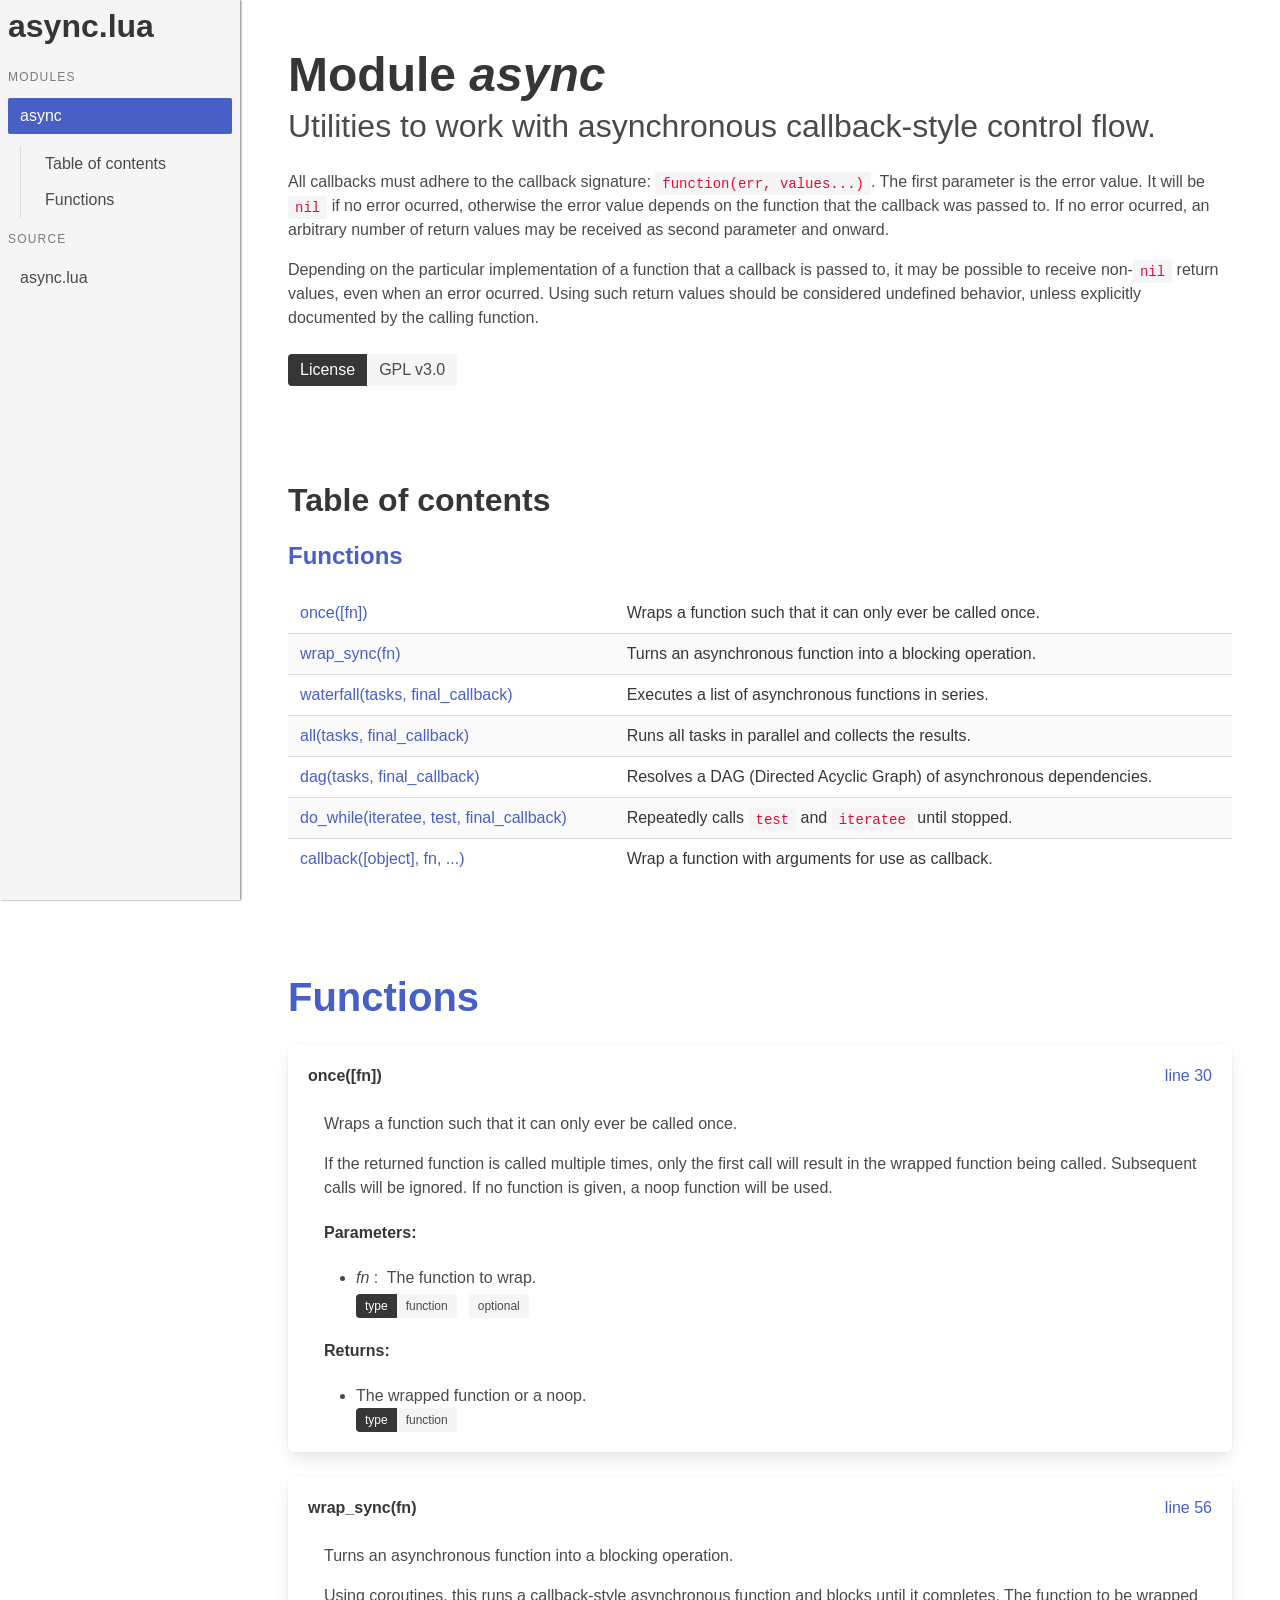
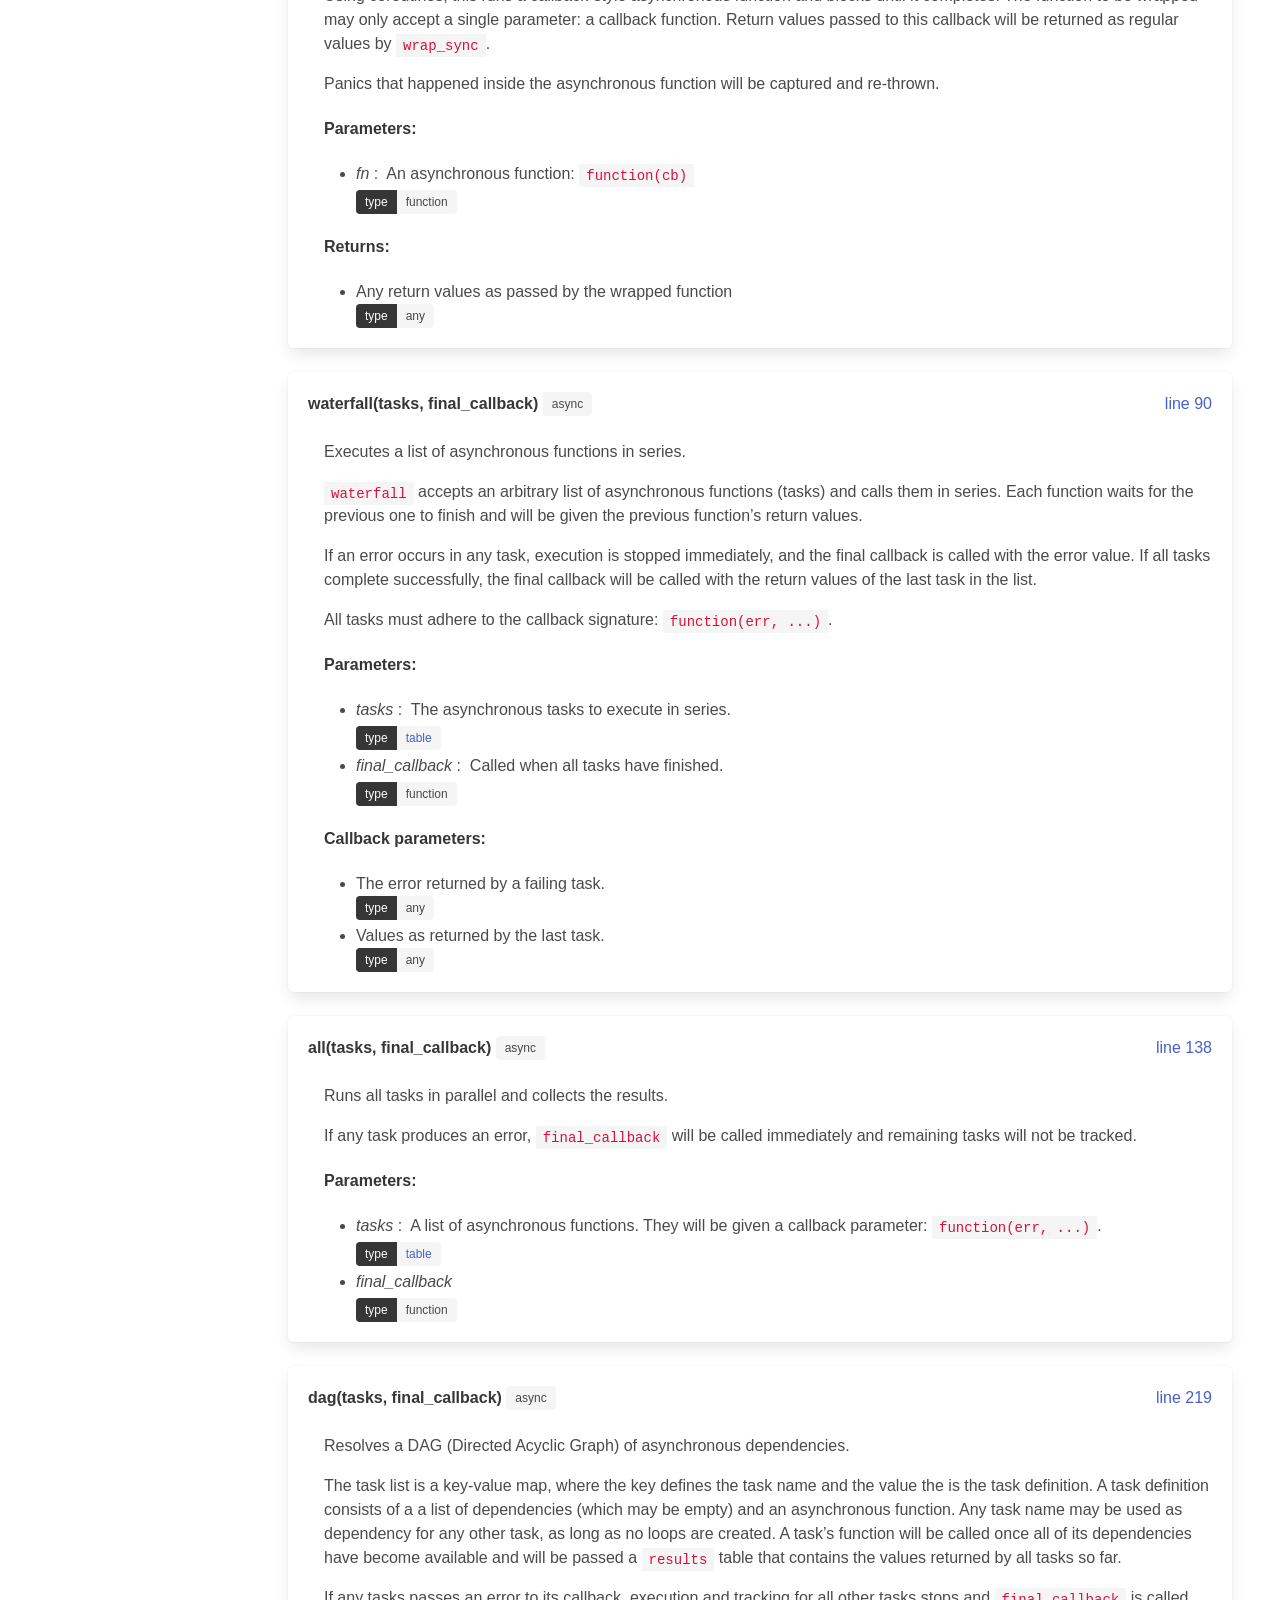
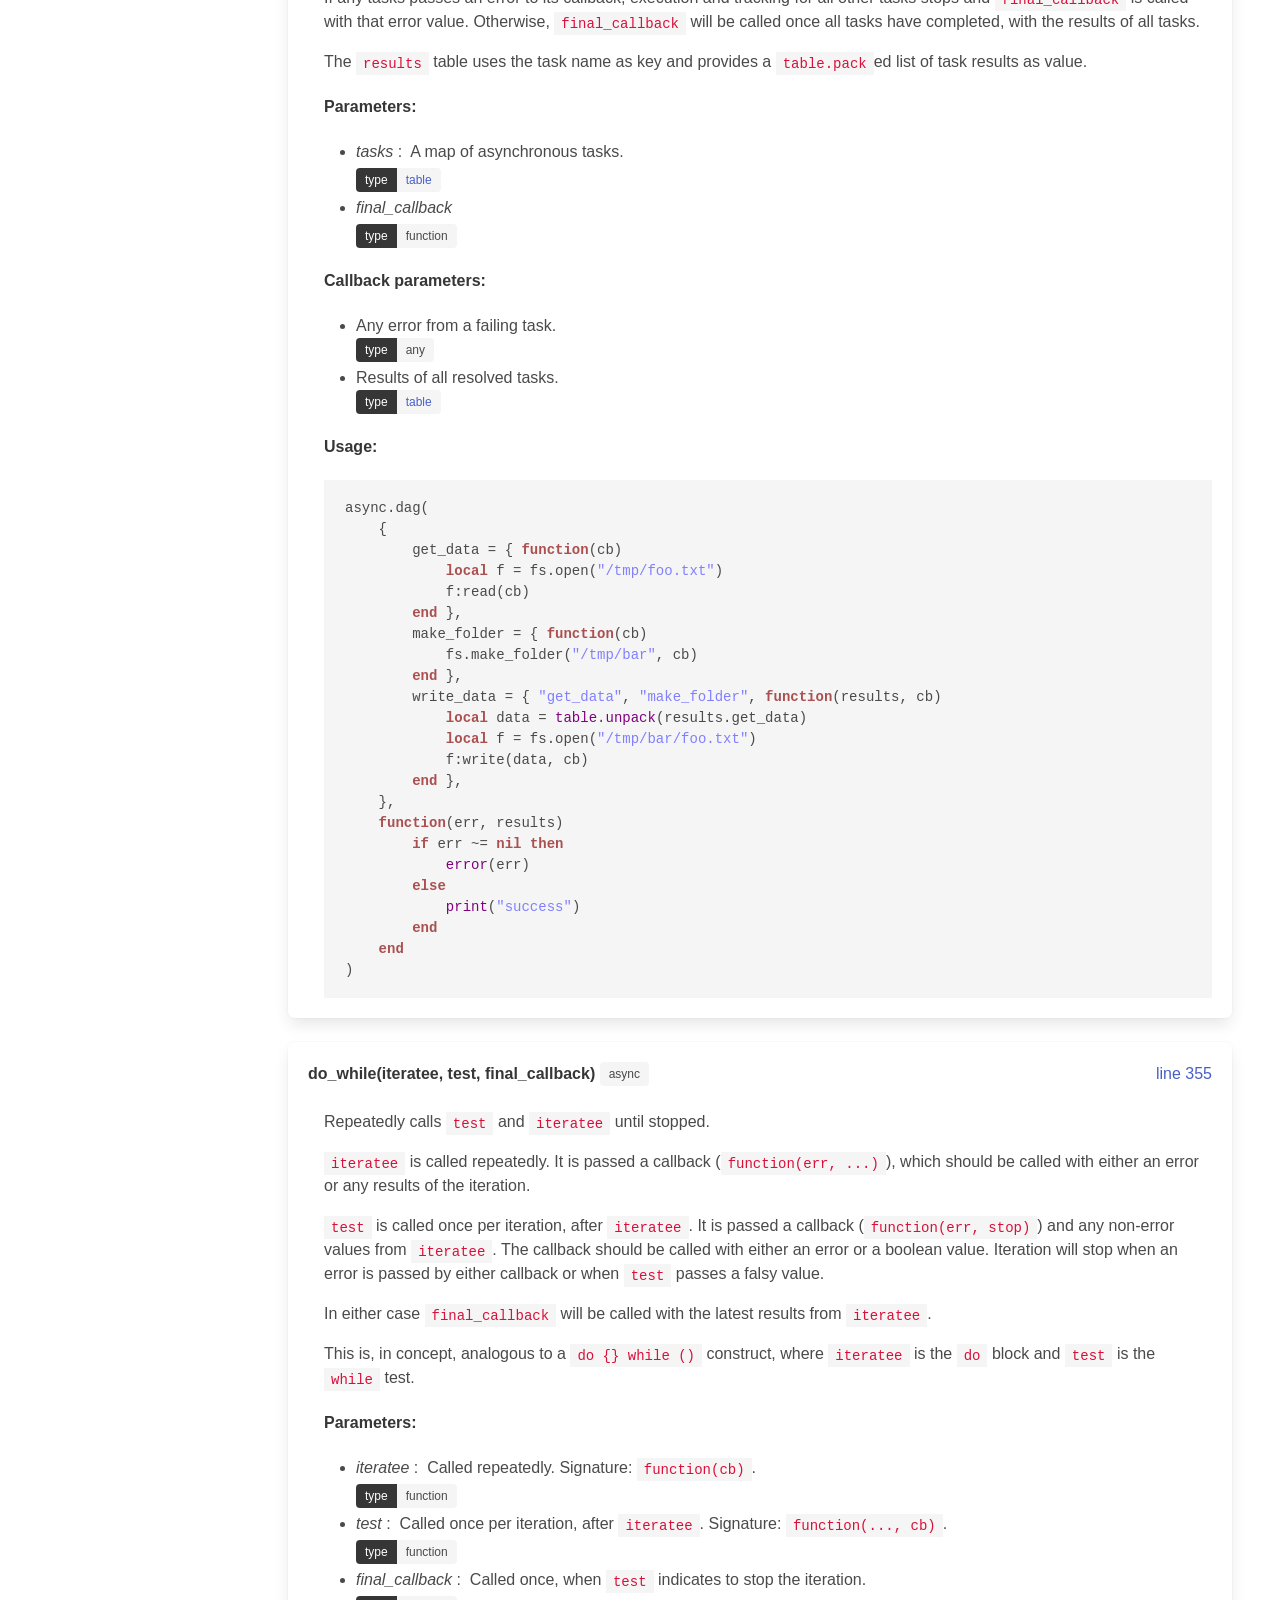
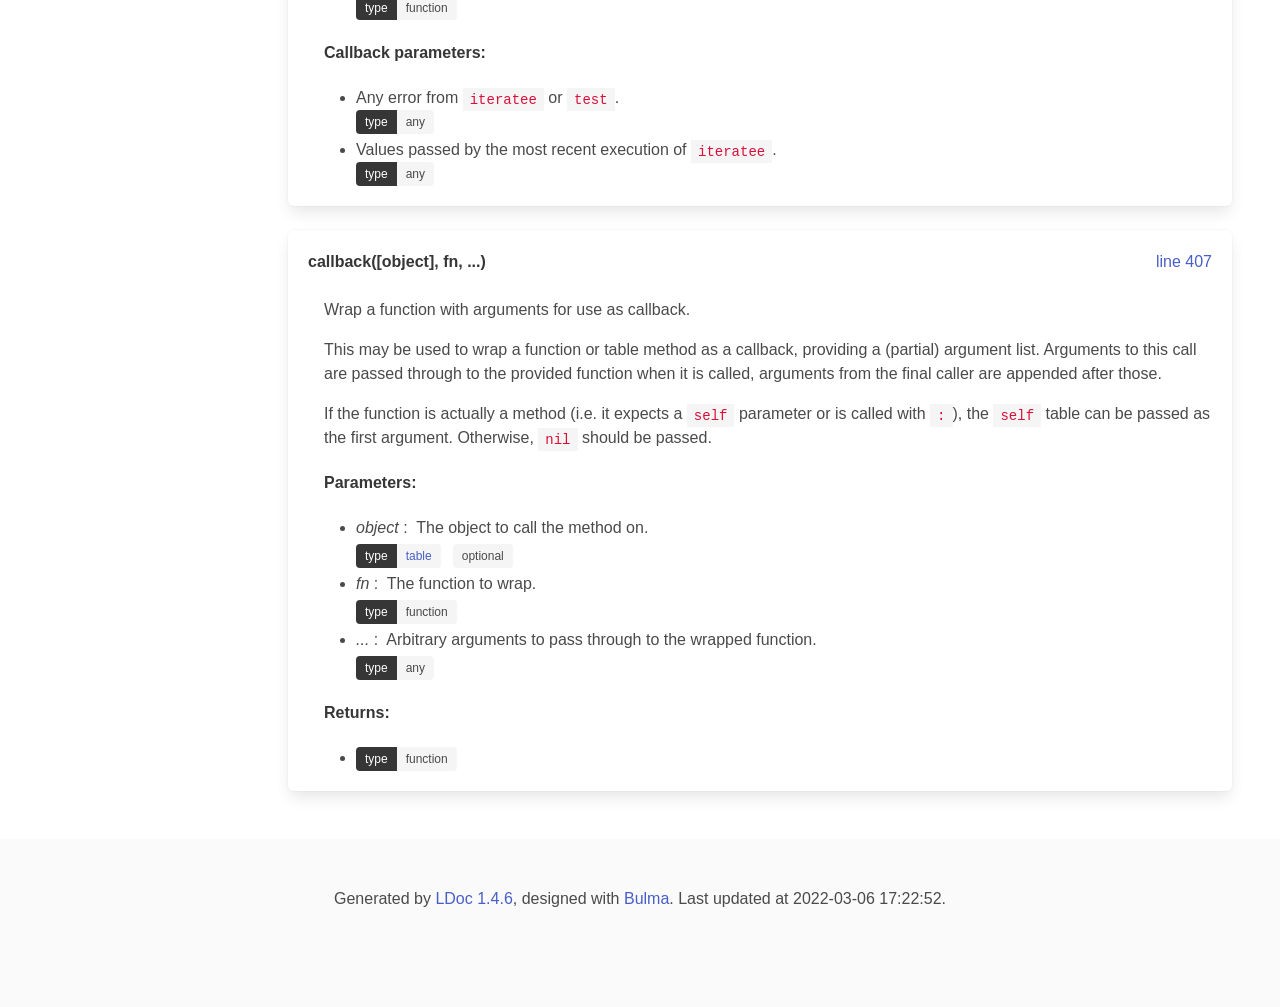
==== commit 83bbf074: "Deploying to gh-pages from @ sclu1034/async.lua@b1e2a523304f04597213594fadb5102ebd3695b6 🚀" ====
--- a/index.html
+++ b/index.html
@@ -614,7 +614,7 @@
 
 <footer class="footer">
     <div class="content has-text-centered">
-        Generated by <a href="https://github/com/stevendonovan/LDoc">LDoc 1.4.6</a>, designed with <a href="https://github.com/jgthms/bulma">Bulma</a>. Last updated at 2022-03-06 17:21:05.
+        Generated by <a href="https://github/com/stevendonovan/LDoc">LDoc 1.4.6</a>, designed with <a href="https://github.com/jgthms/bulma">Bulma</a>. Last updated at 2022-03-06 17:22:52.
     </div>
 </footer>
 
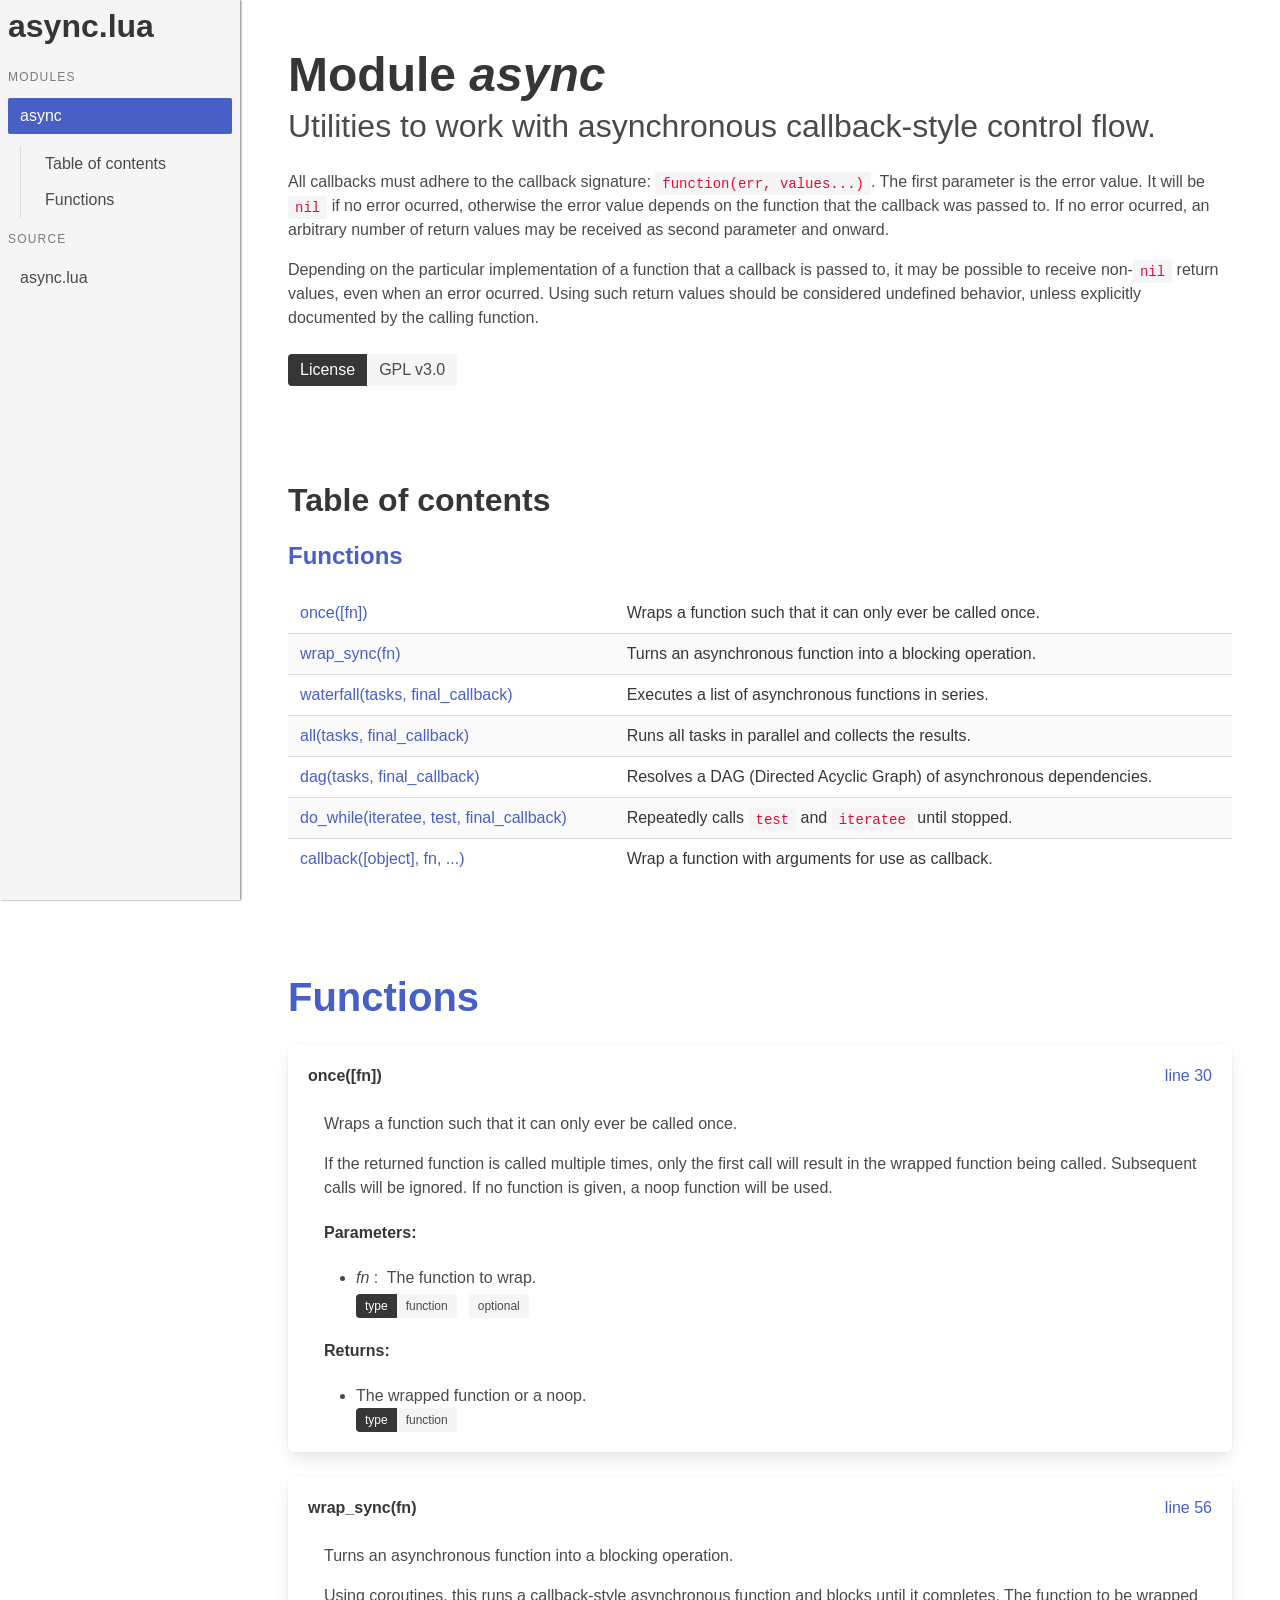
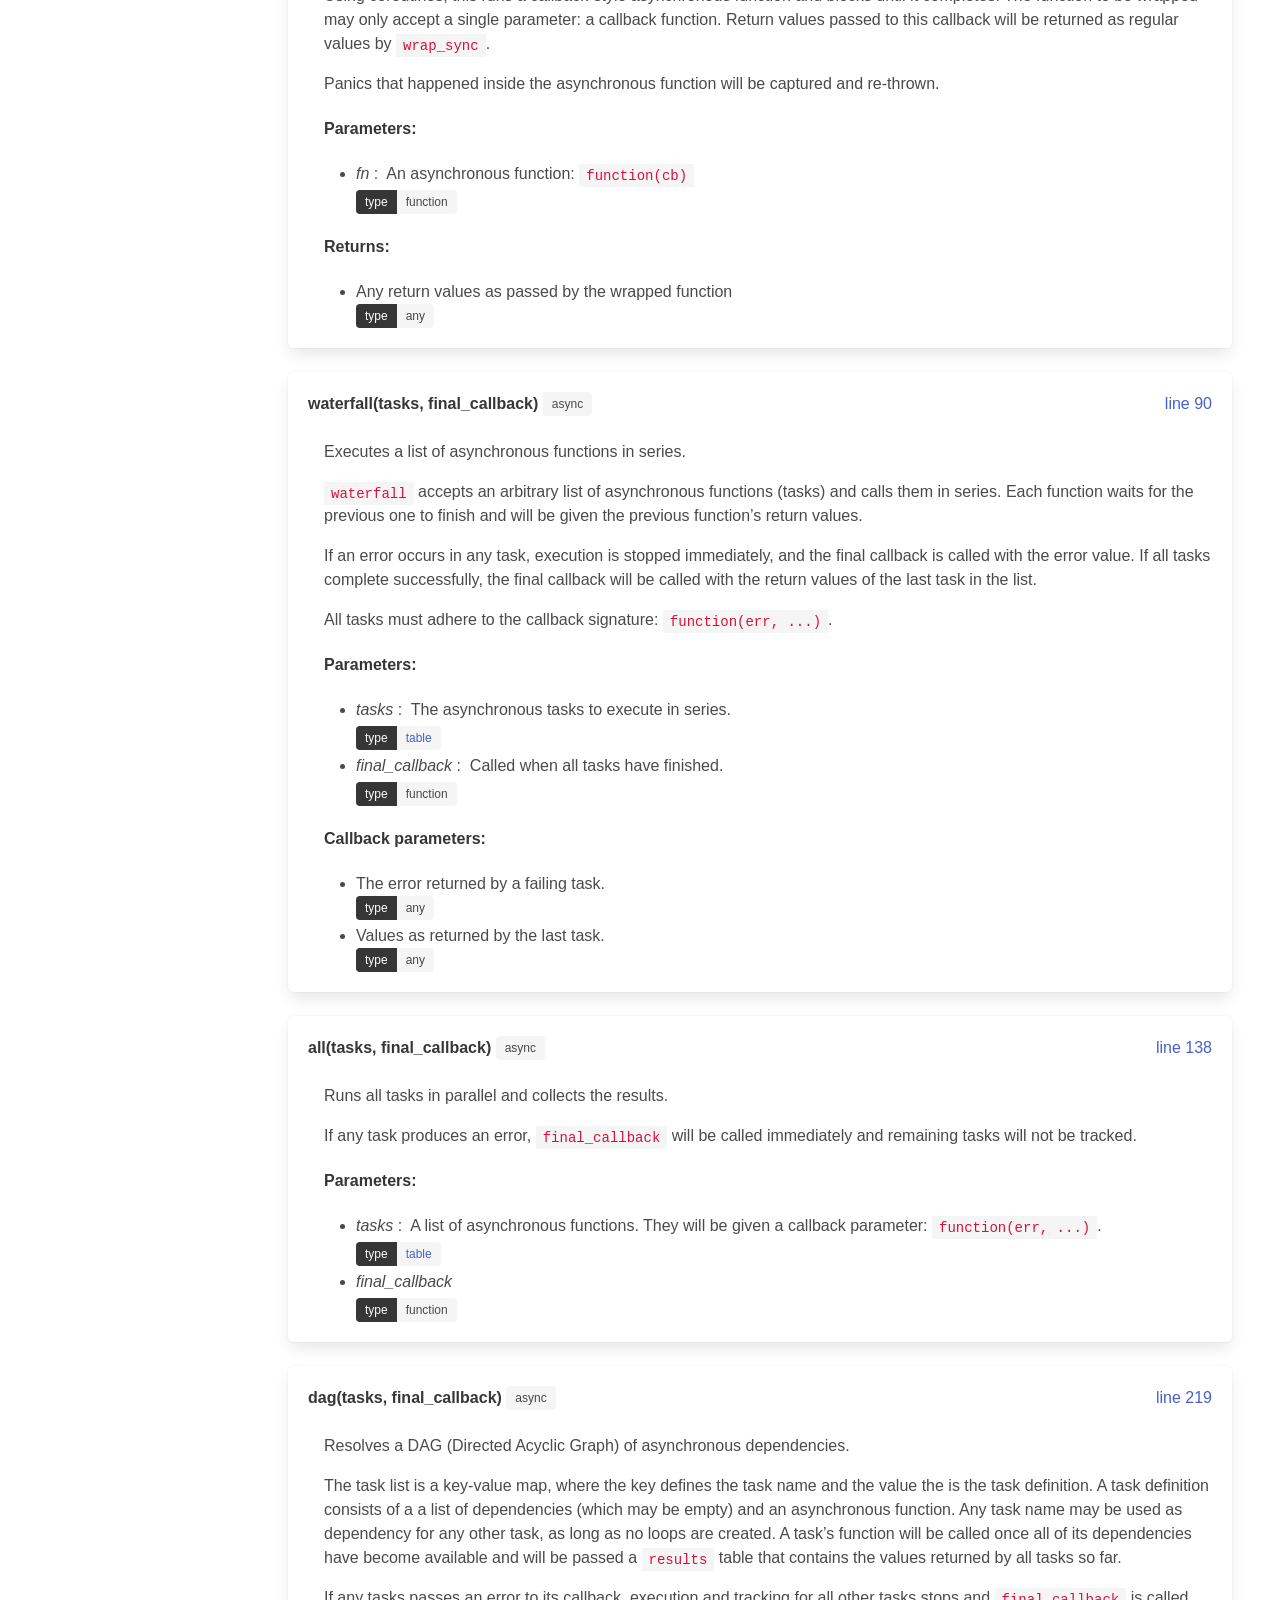
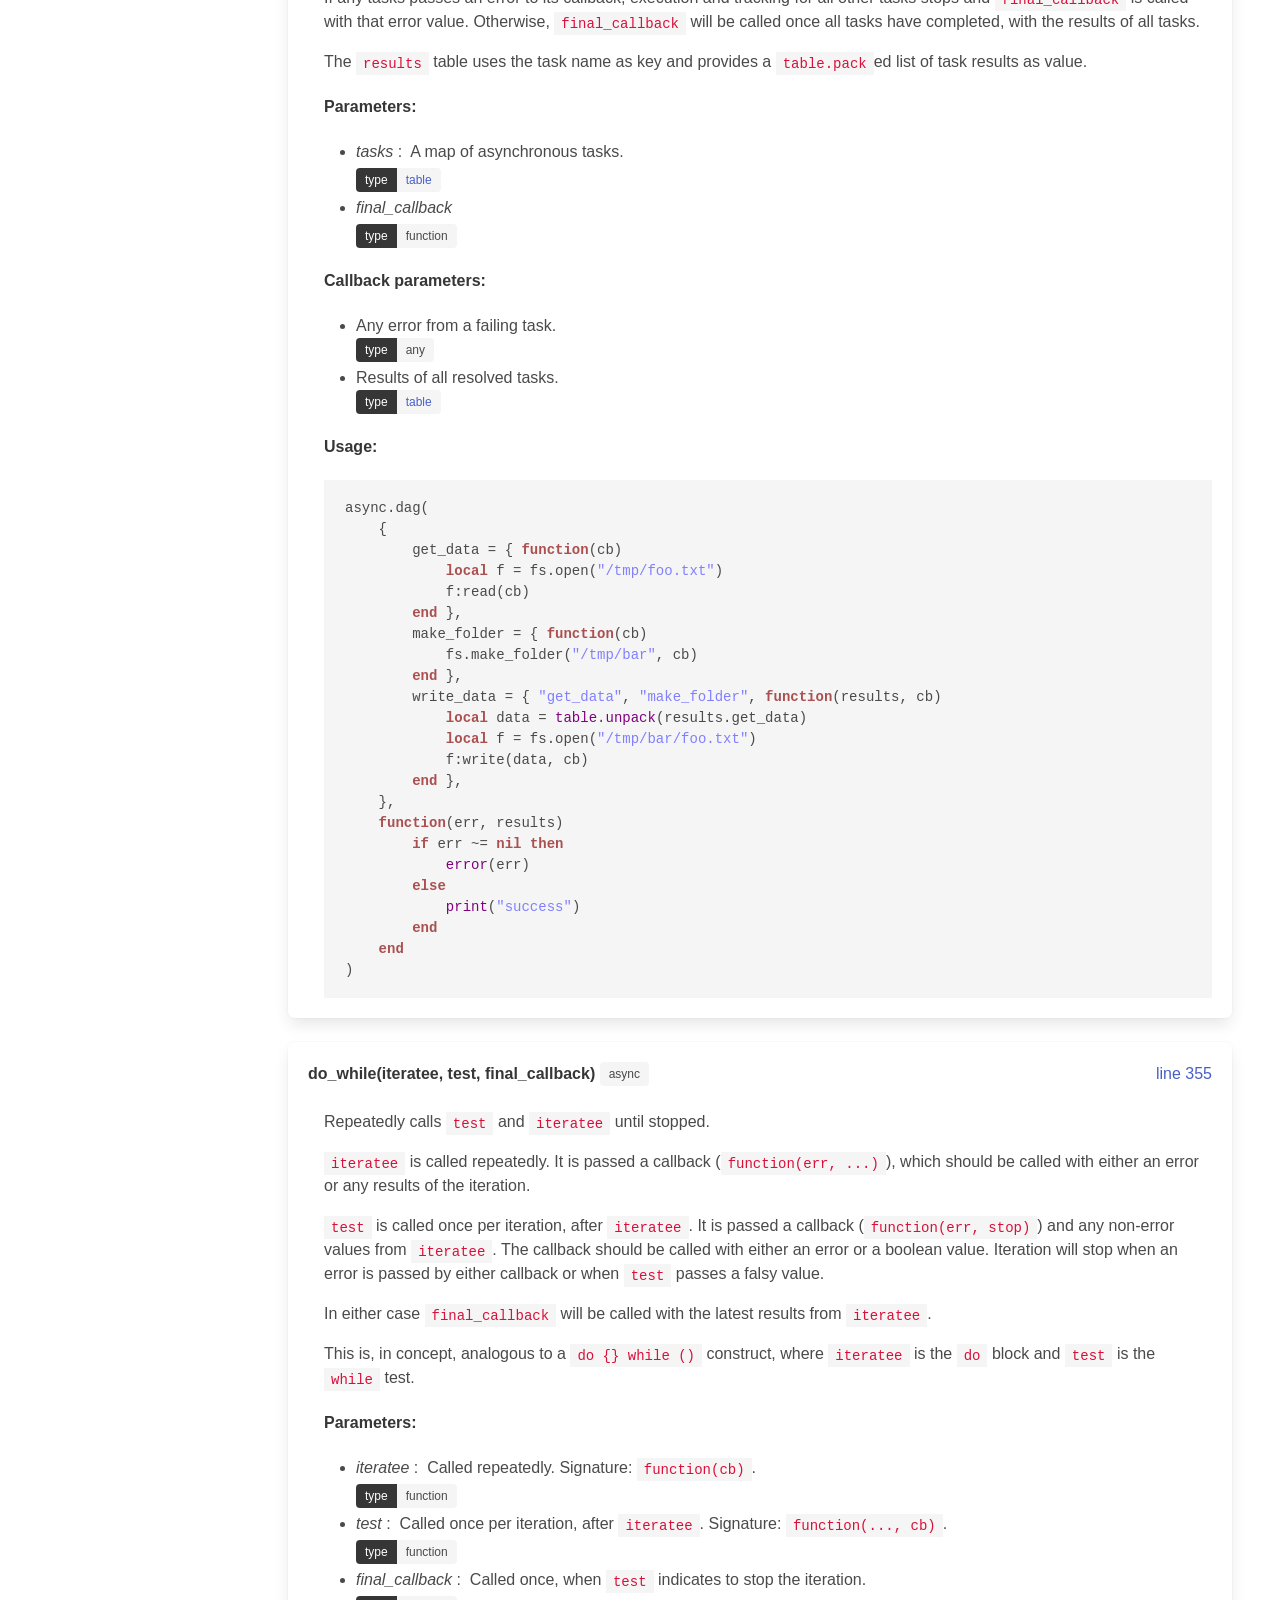
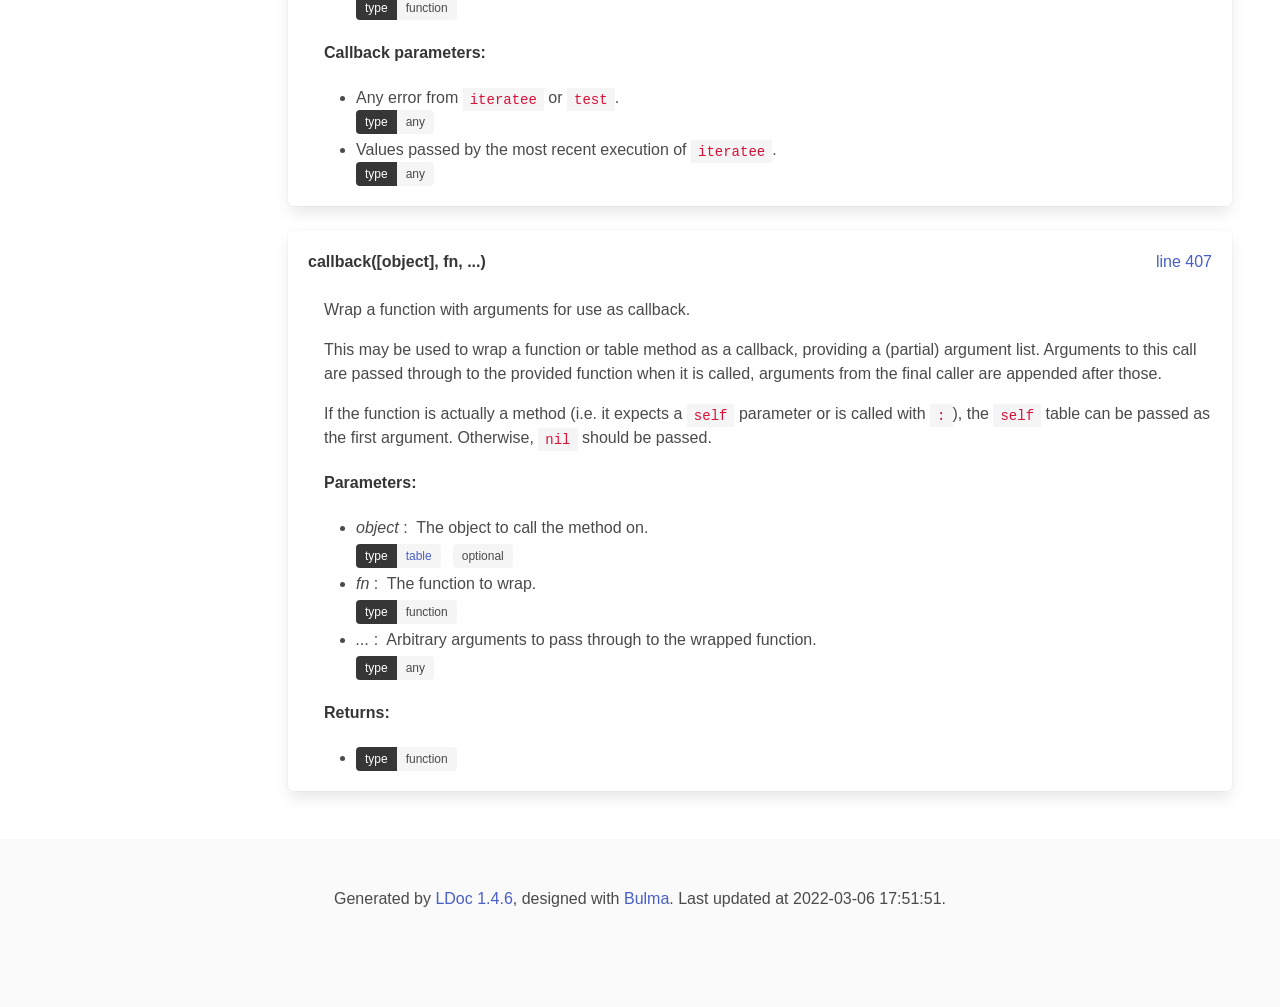
==== commit a8753de7: "Deploying to gh-pages from @ sclu1034/async.lua@dbbf803f4f95cbba0894361ca2d526fb3a86f40f 🚀" ====
--- a/index.html
+++ b/index.html
@@ -614,7 +614,7 @@
 
 <footer class="footer">
     <div class="content has-text-centered">
-        Generated by <a href="https://github/com/stevendonovan/LDoc">LDoc 1.4.6</a>, designed with <a href="https://github.com/jgthms/bulma">Bulma</a>. Last updated at 2022-03-06 17:22:52.
+        Generated by <a href="https://github/com/stevendonovan/LDoc">LDoc 1.4.6</a>, designed with <a href="https://github.com/jgthms/bulma">Bulma</a>. Last updated at 2022-03-06 17:51:51.
     </div>
 </footer>
 
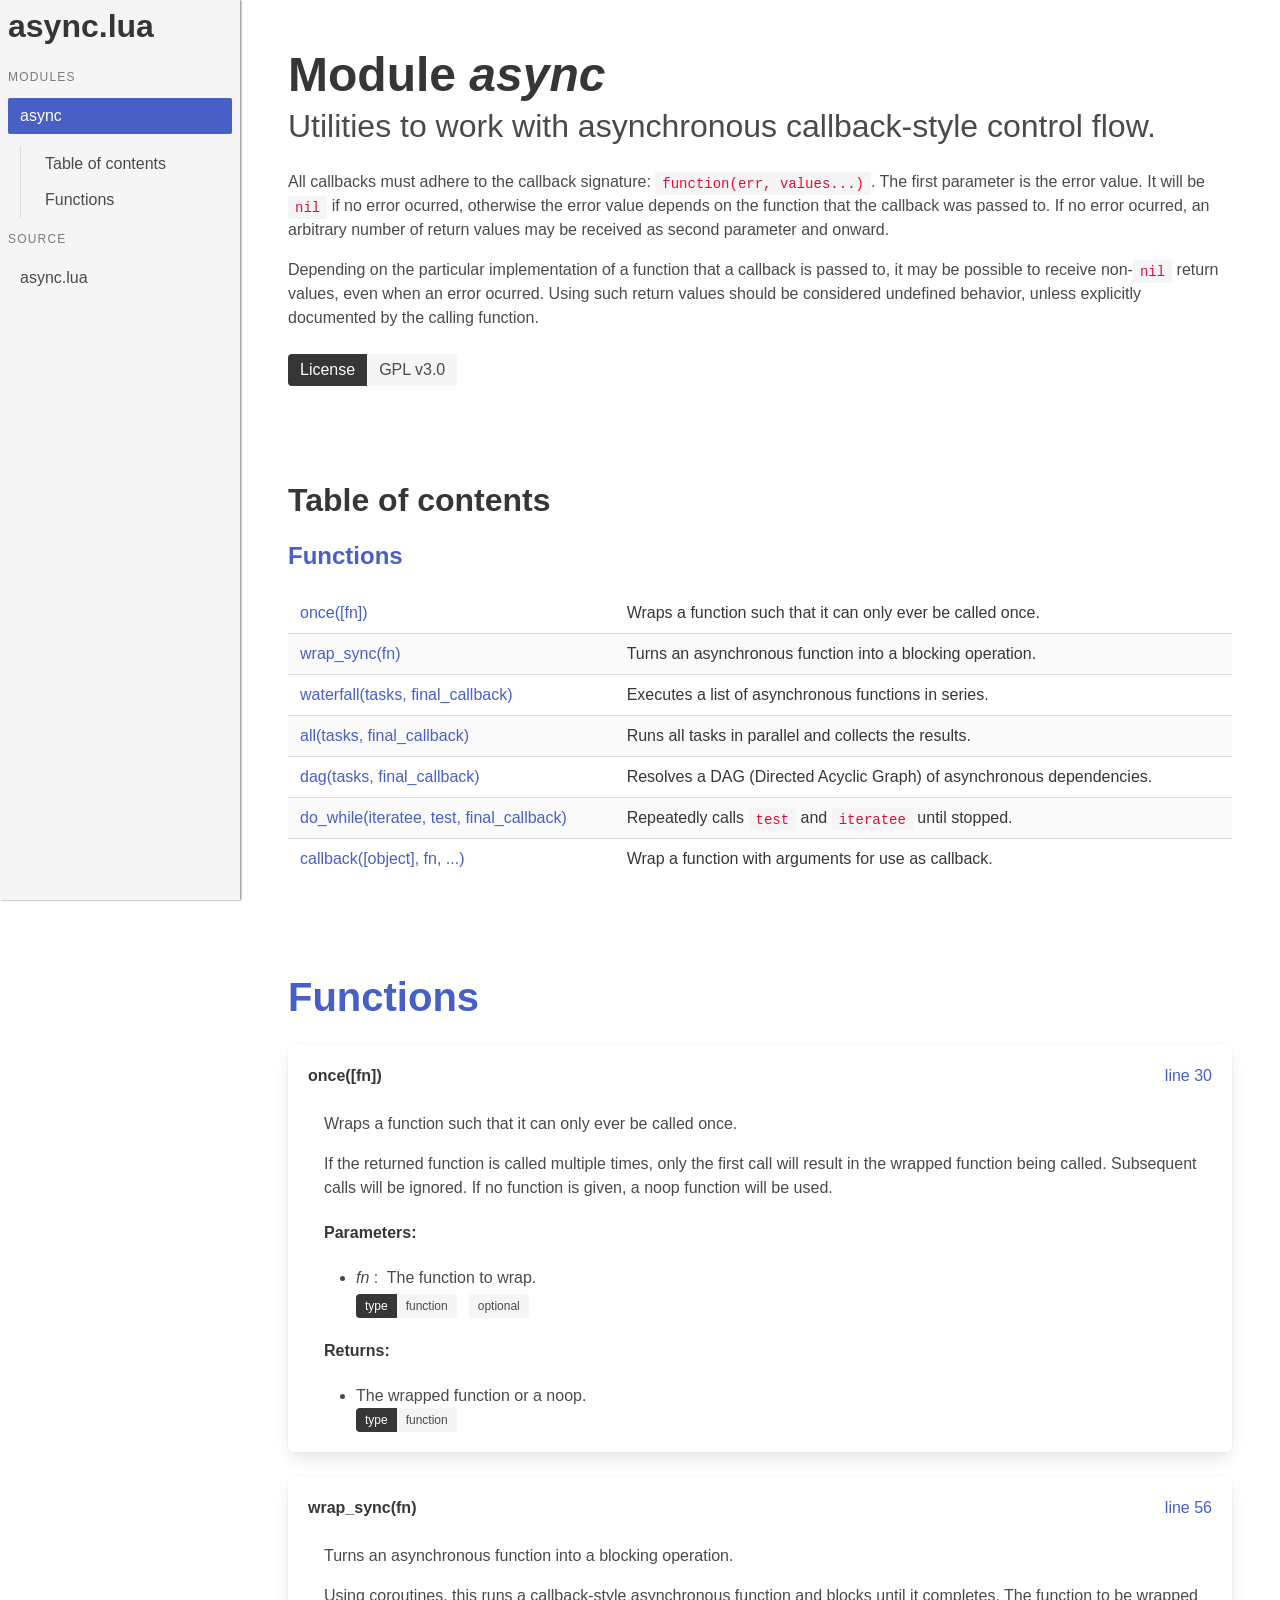
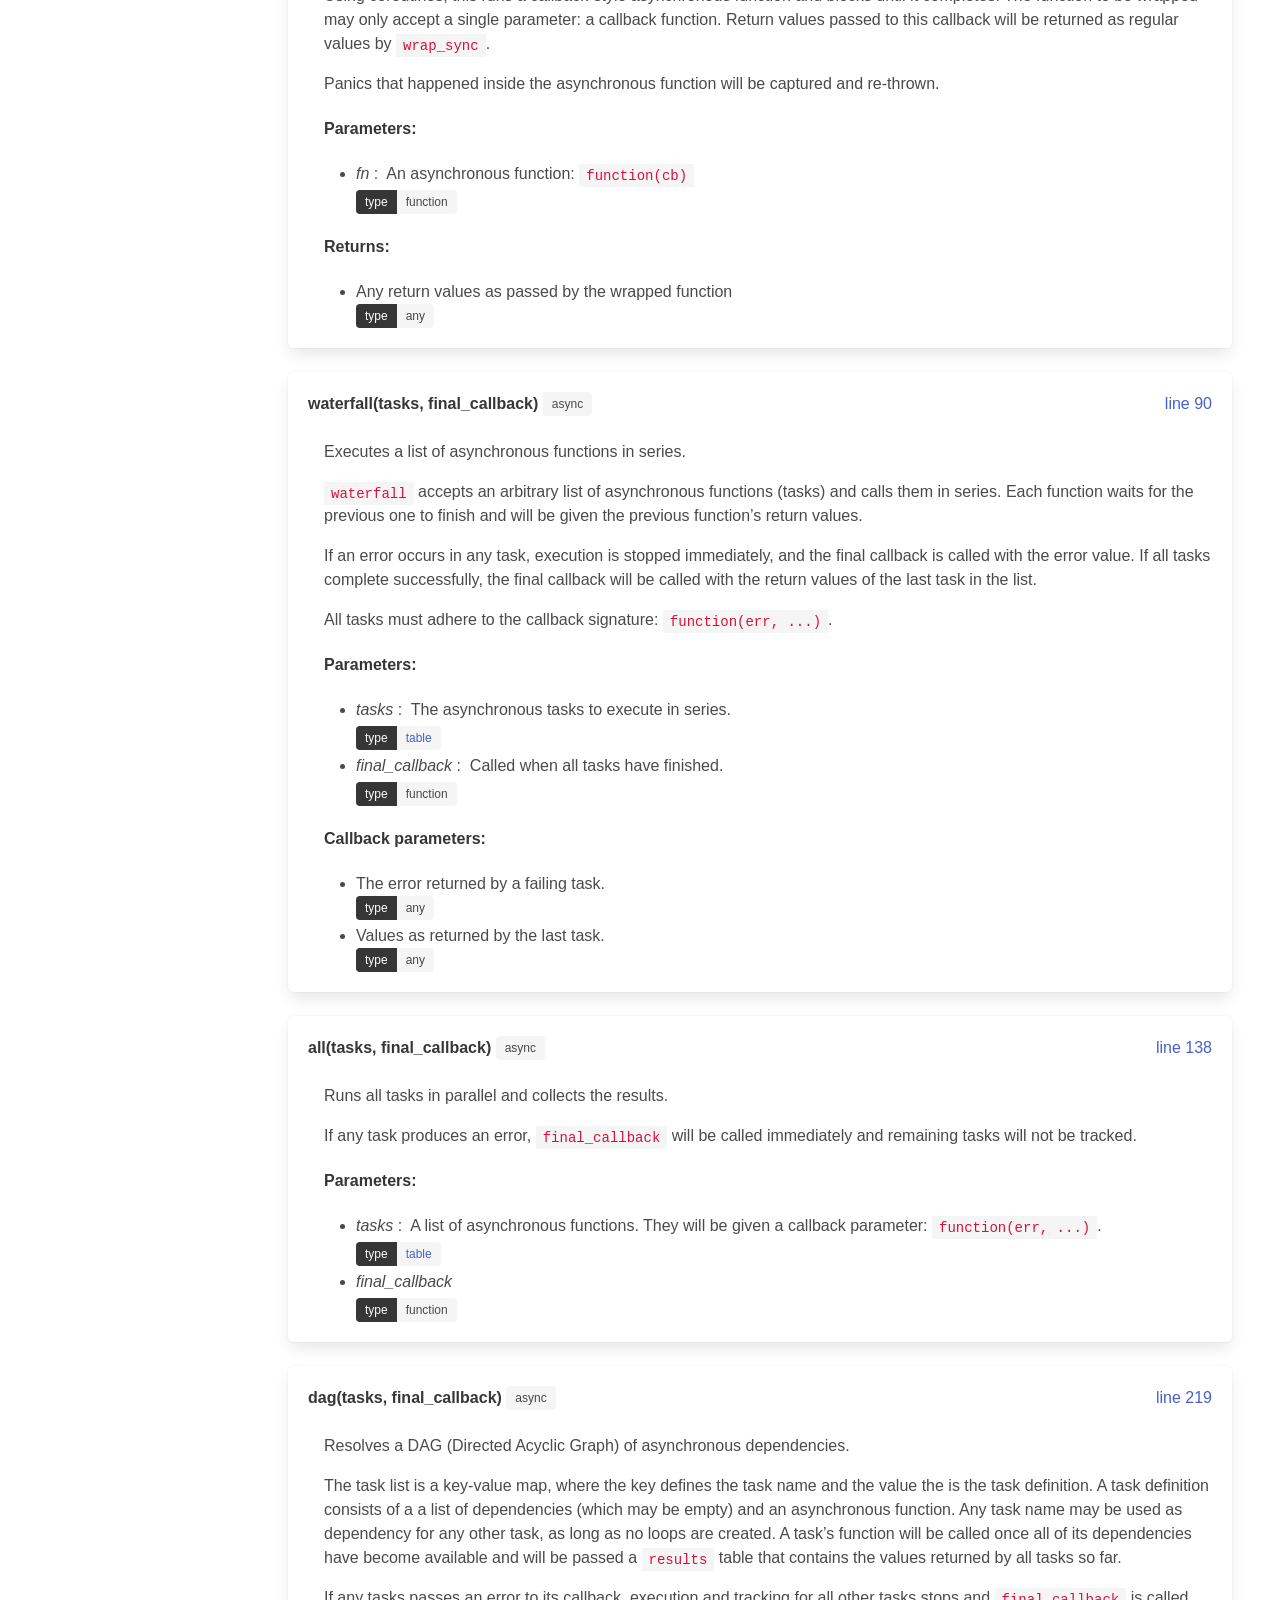
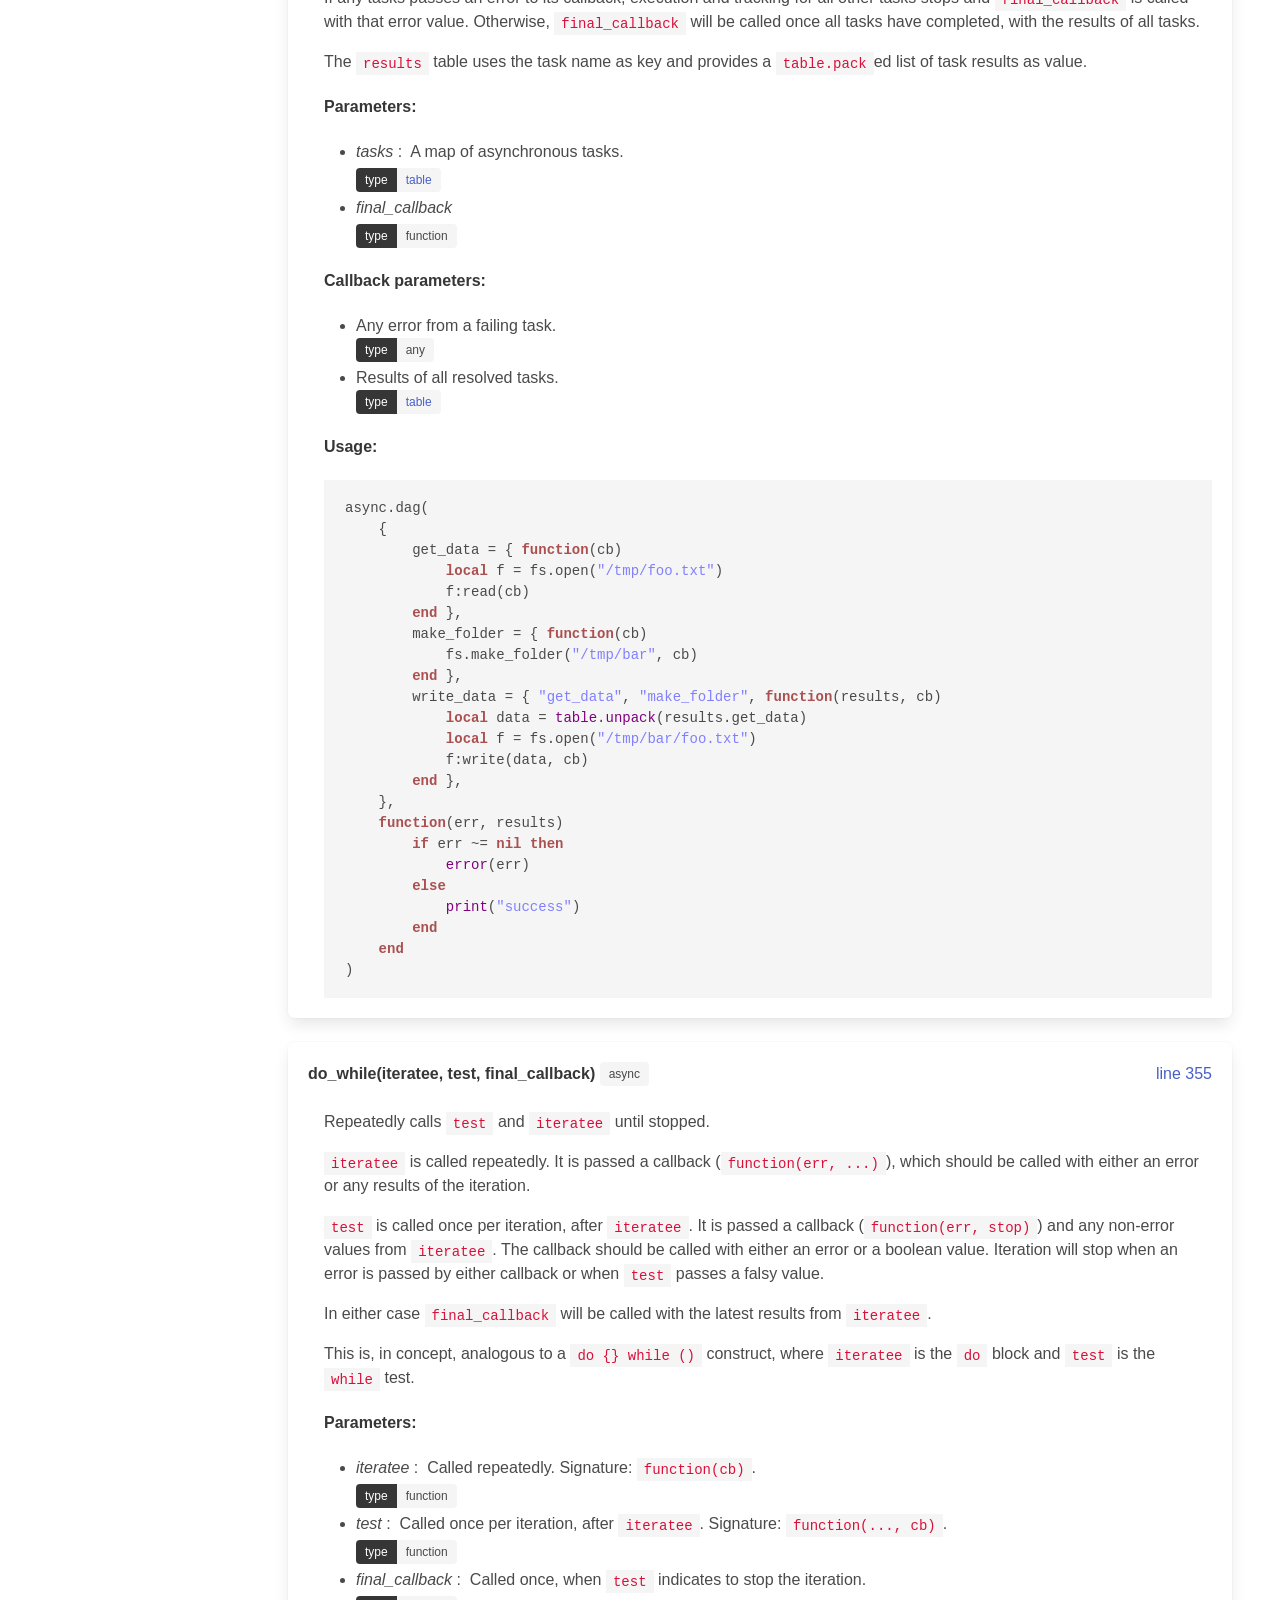
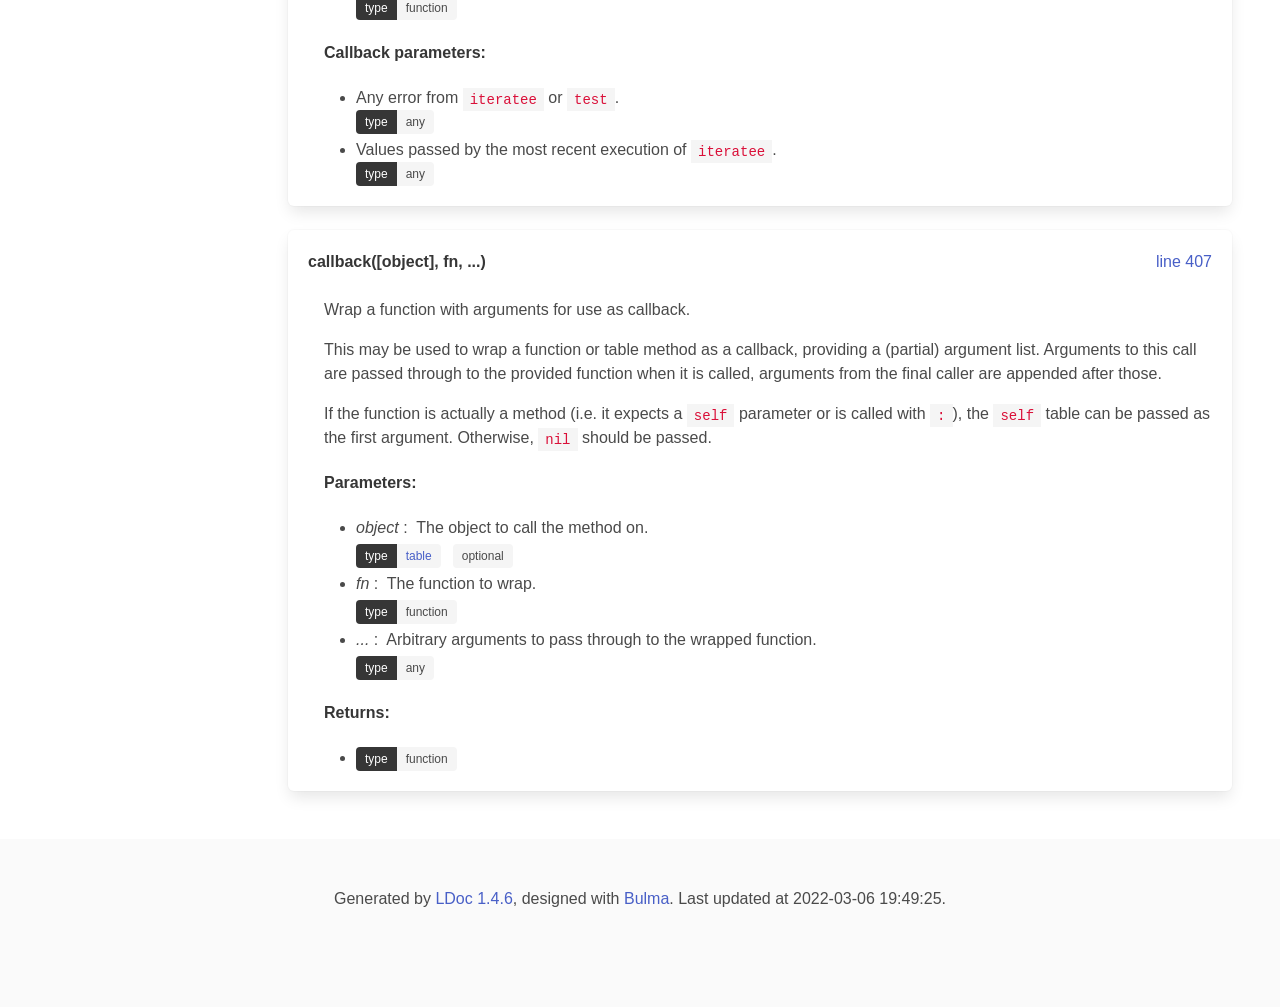
==== commit 21033e7c: "Deploying to gh-pages from @ sclu1034/async.lua@c5686f5b634e082055bd156f2a42e90e14be7e92 🚀" ====
--- a/index.html
+++ b/index.html
@@ -614,7 +614,7 @@
 
 <footer class="footer">
     <div class="content has-text-centered">
-        Generated by <a href="https://github/com/stevendonovan/LDoc">LDoc 1.4.6</a>, designed with <a href="https://github.com/jgthms/bulma">Bulma</a>. Last updated at 2022-03-06 17:51:51.
+        Generated by <a href="https://github/com/stevendonovan/LDoc">LDoc 1.4.6</a>, designed with <a href="https://github.com/jgthms/bulma">Bulma</a>. Last updated at 2022-03-06 19:49:25.
     </div>
 </footer>
 
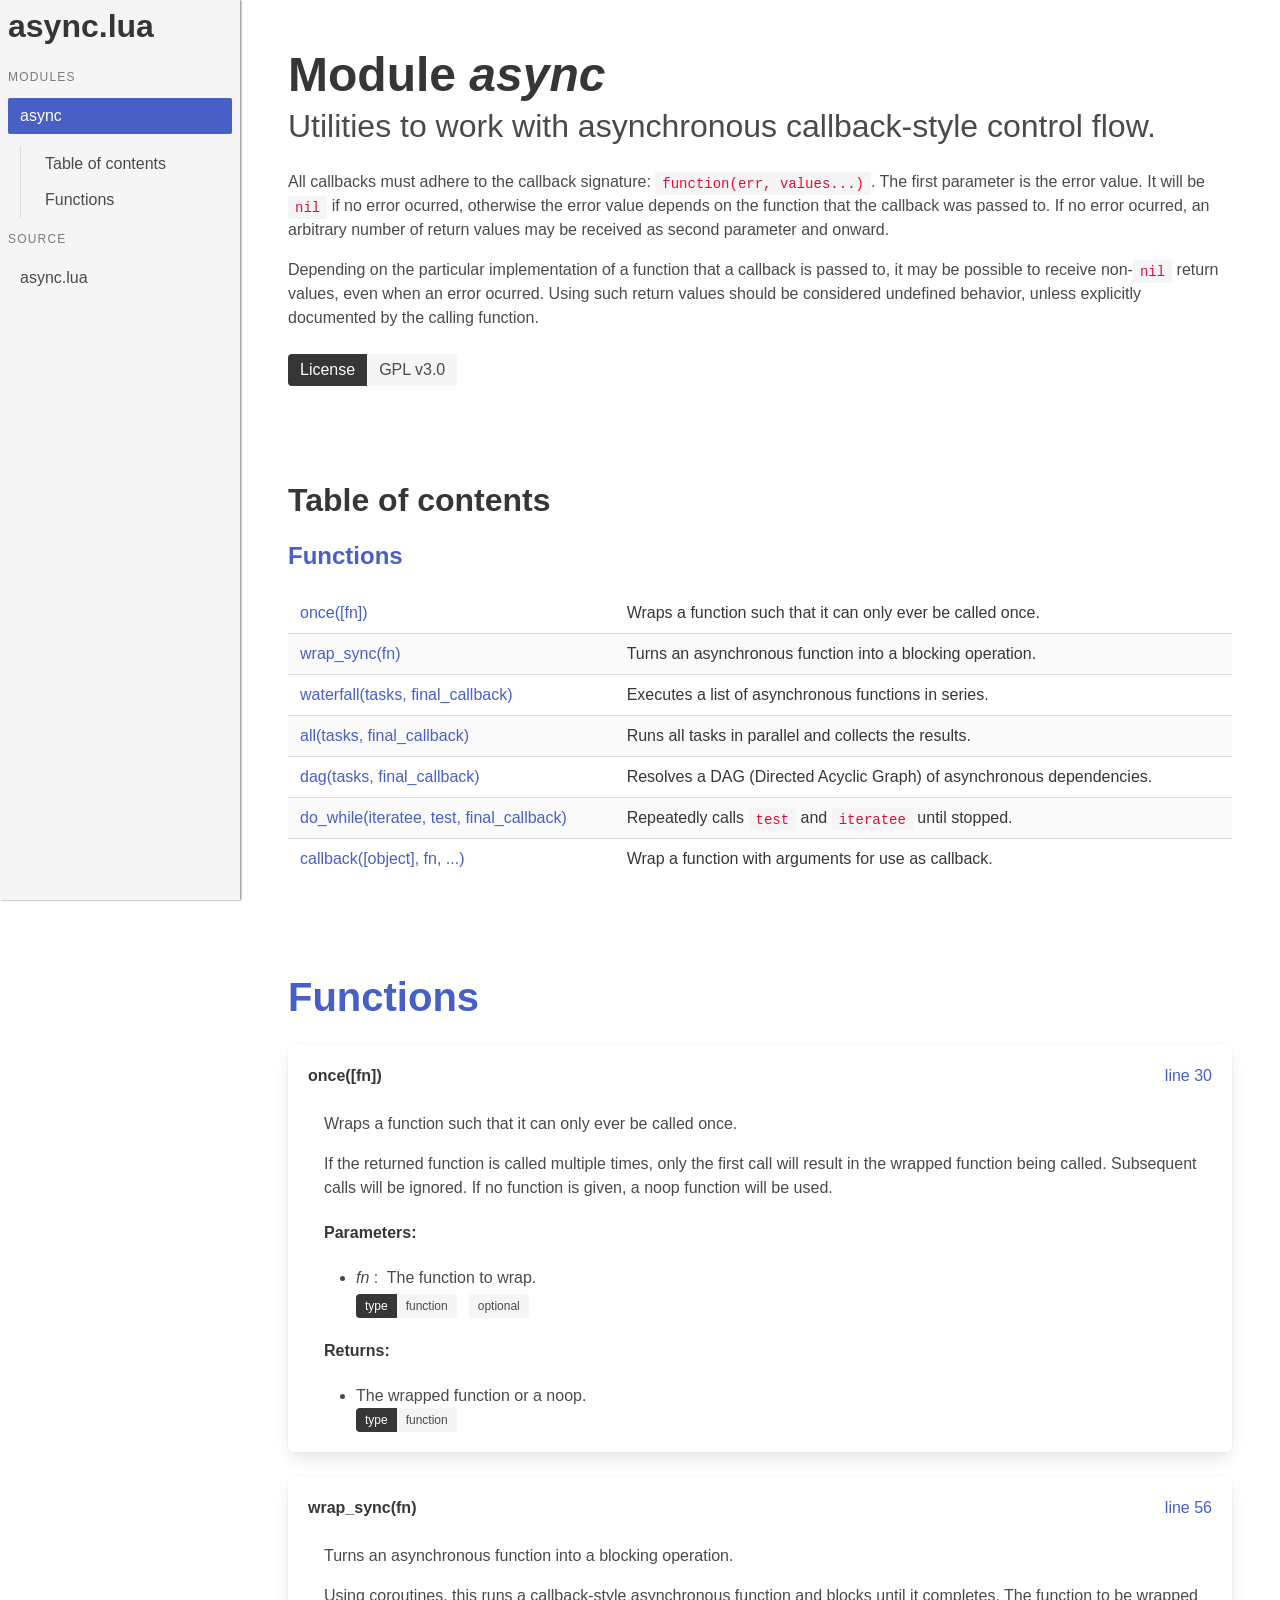
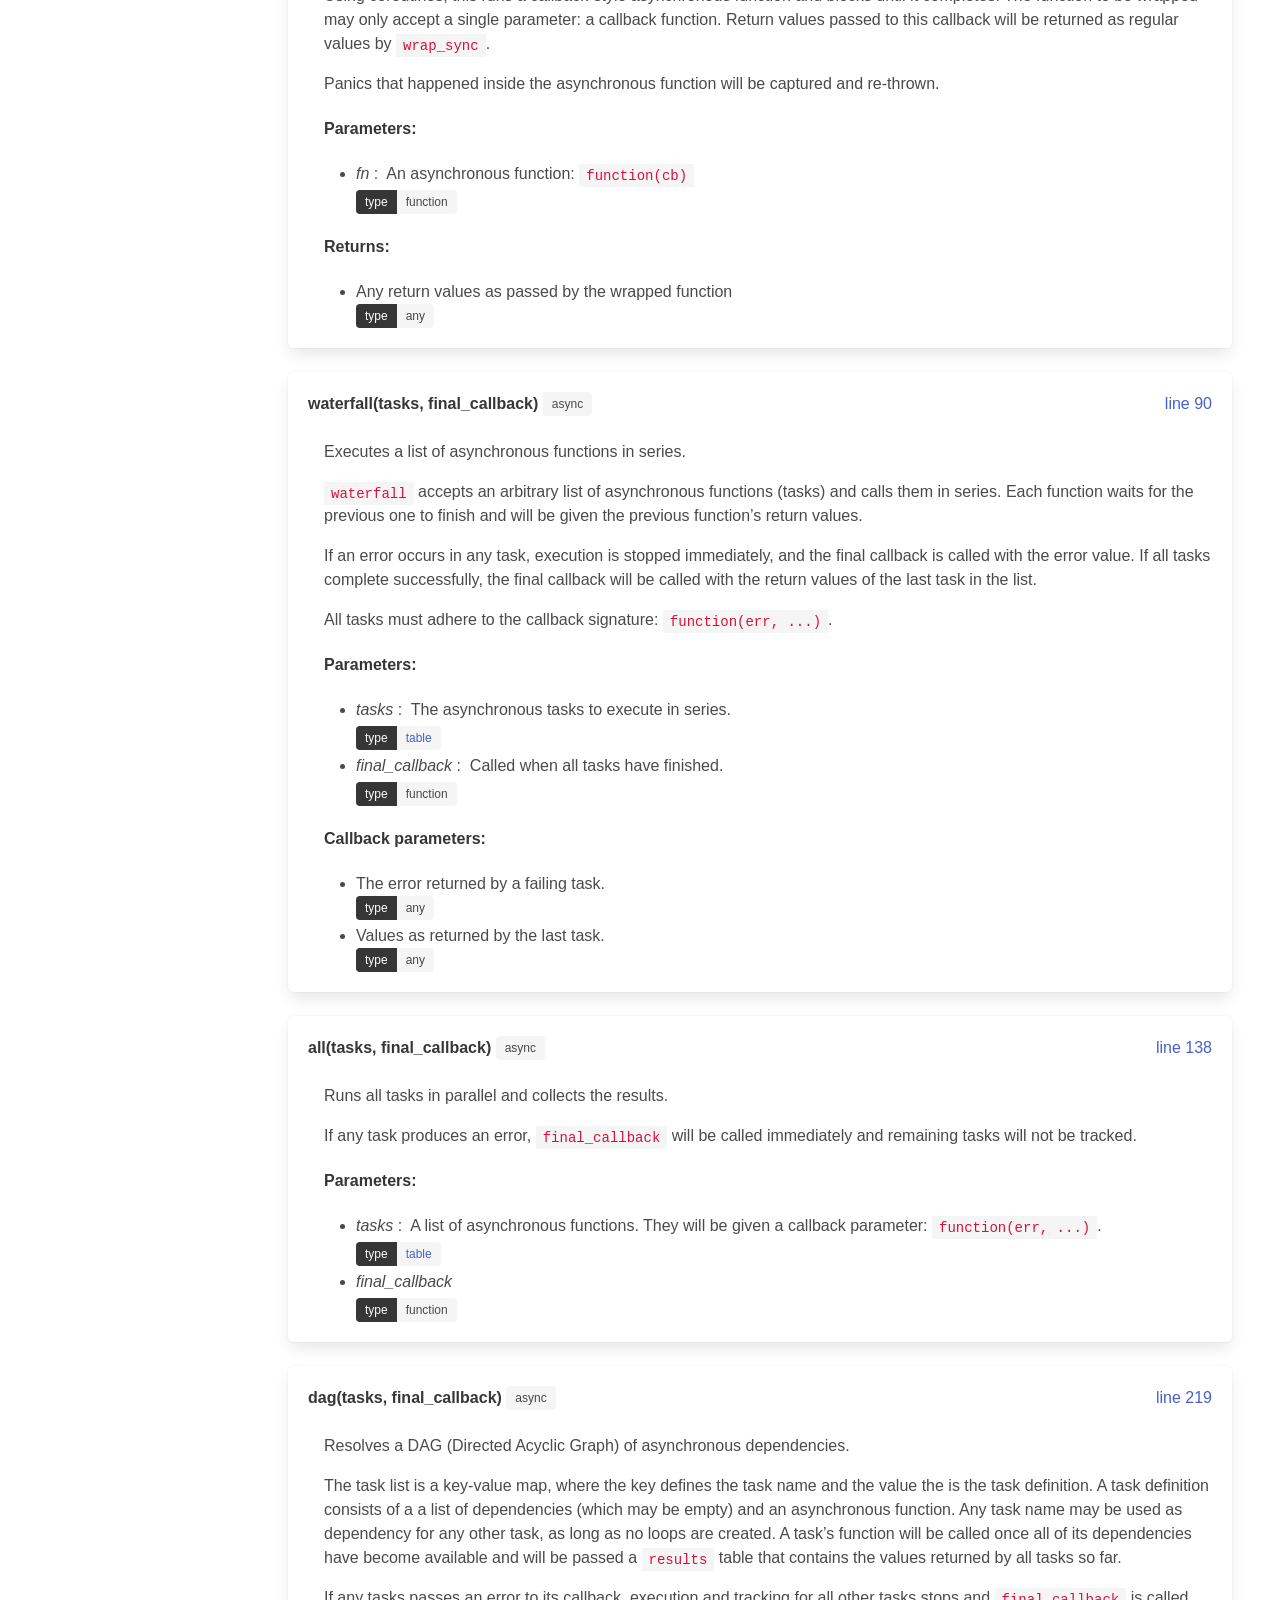
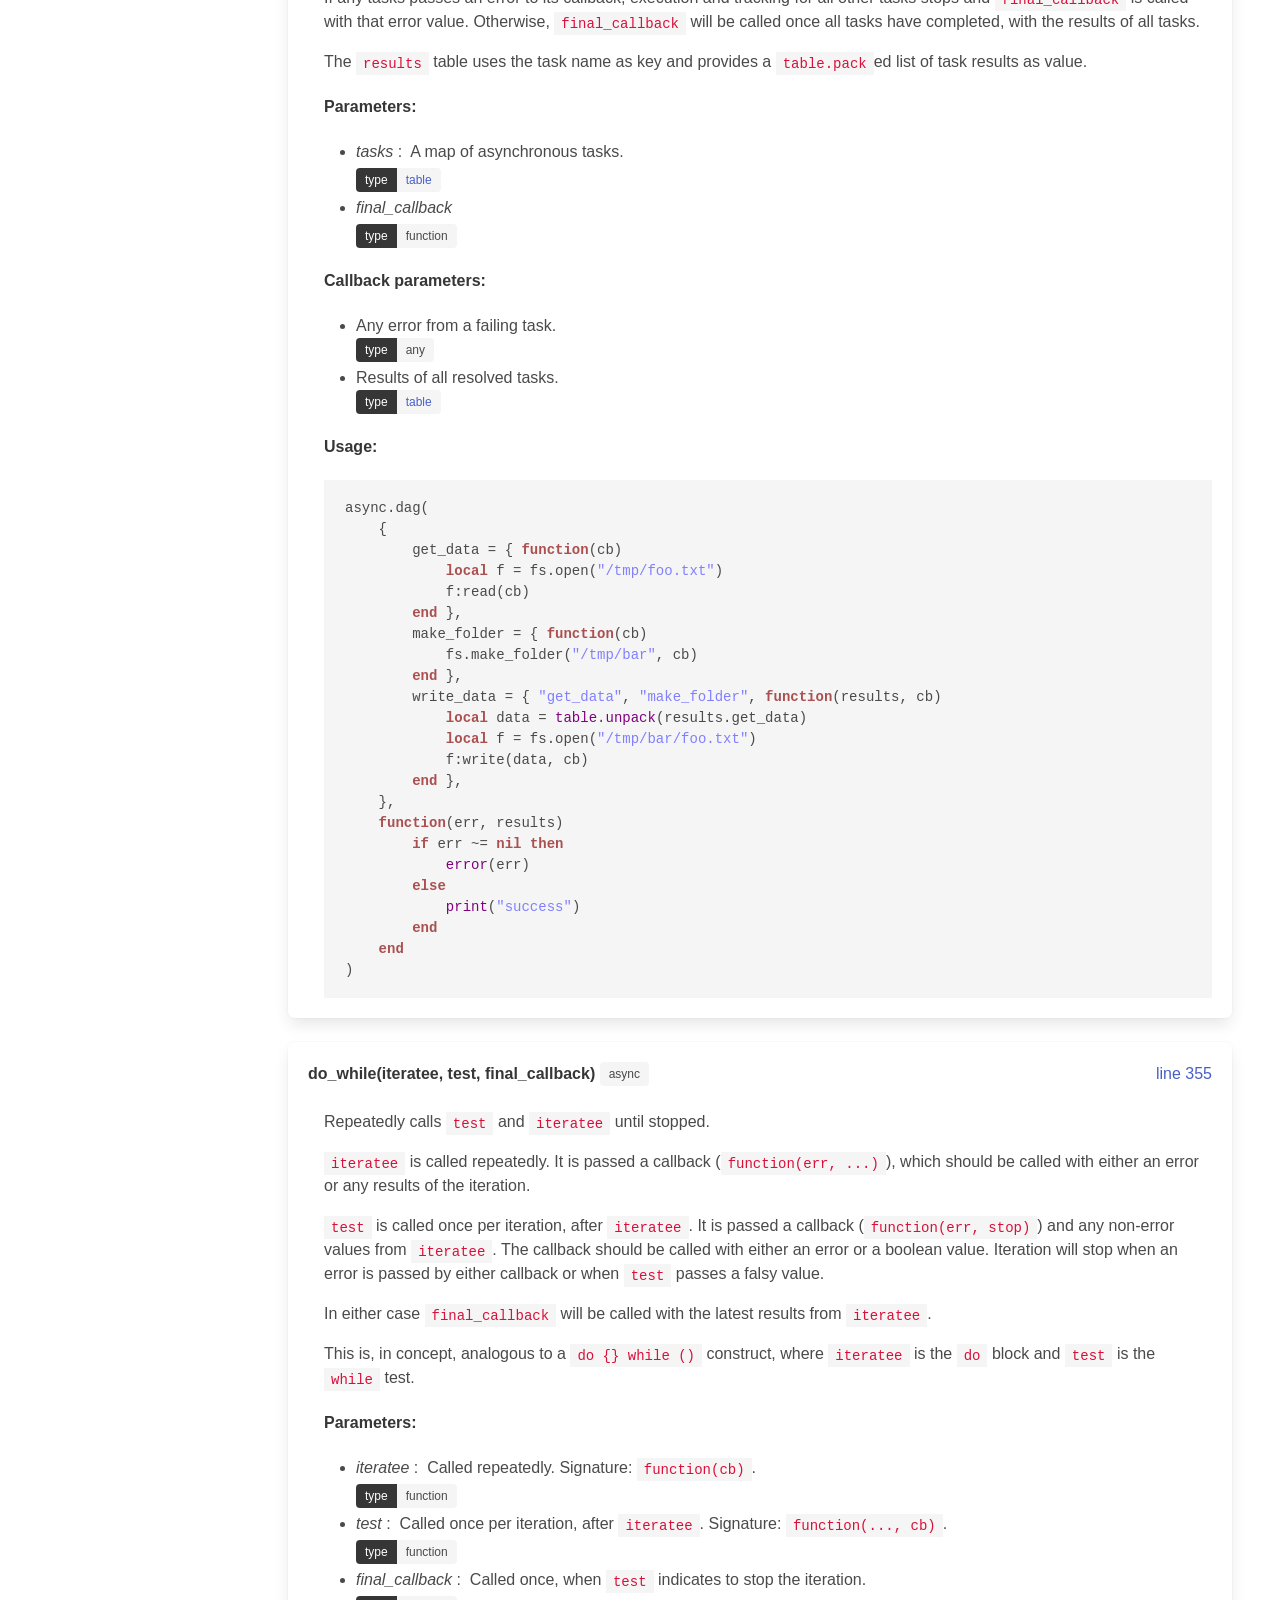
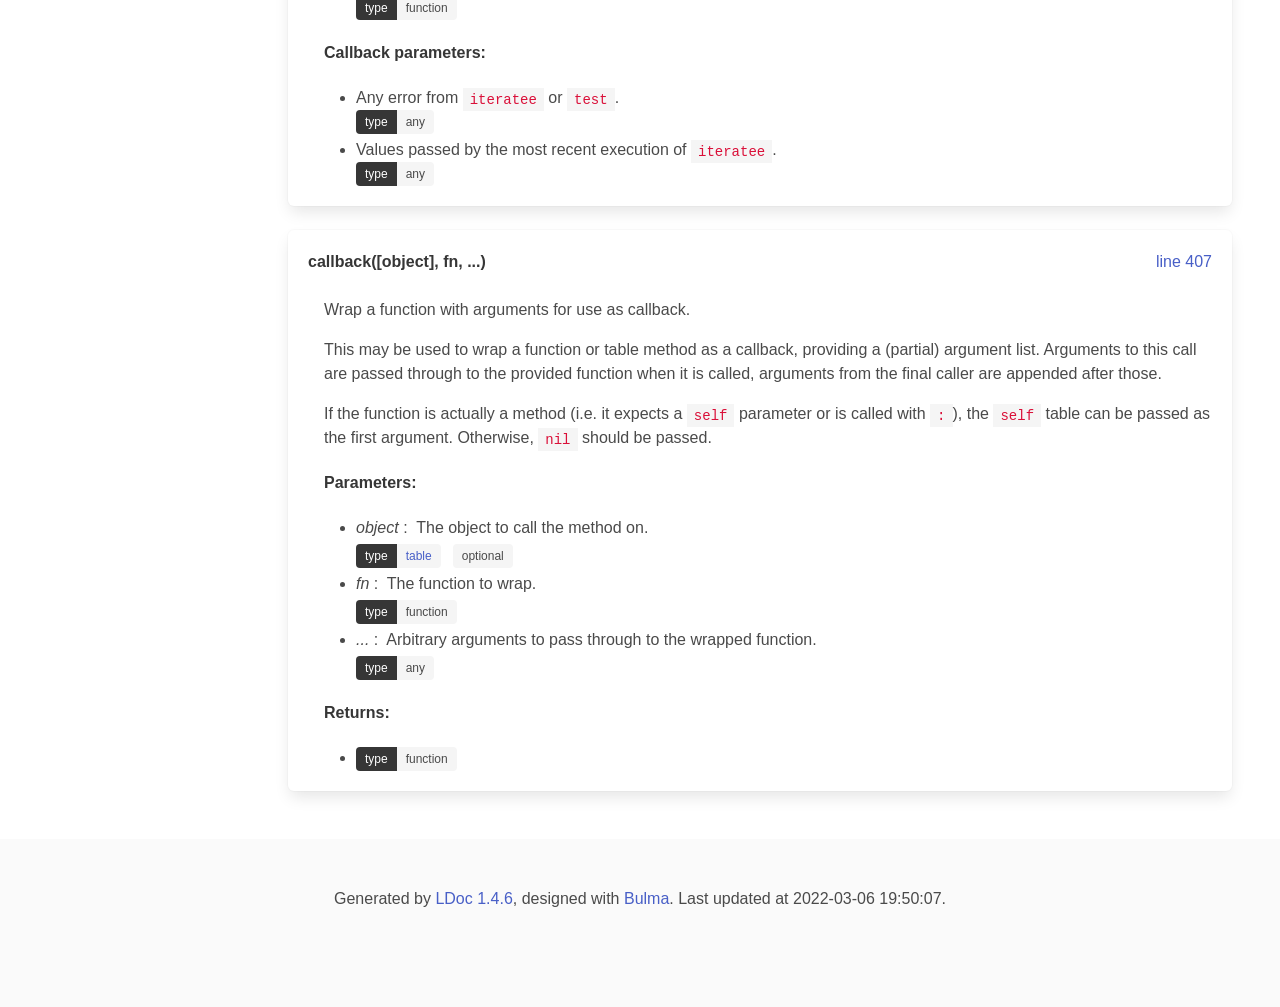
==== commit 11b50593: "Deploying to gh-pages from @ sclu1034/async.lua@71273743f095e92e567f21fcd4865151f67c67f6 🚀" ====
--- a/index.html
+++ b/index.html
@@ -614,7 +614,7 @@
 
 <footer class="footer">
     <div class="content has-text-centered">
-        Generated by <a href="https://github/com/stevendonovan/LDoc">LDoc 1.4.6</a>, designed with <a href="https://github.com/jgthms/bulma">Bulma</a>. Last updated at 2022-03-06 19:49:25.
+        Generated by <a href="https://github/com/stevendonovan/LDoc">LDoc 1.4.6</a>, designed with <a href="https://github.com/jgthms/bulma">Bulma</a>. Last updated at 2022-03-06 19:50:07.
     </div>
 </footer>
 
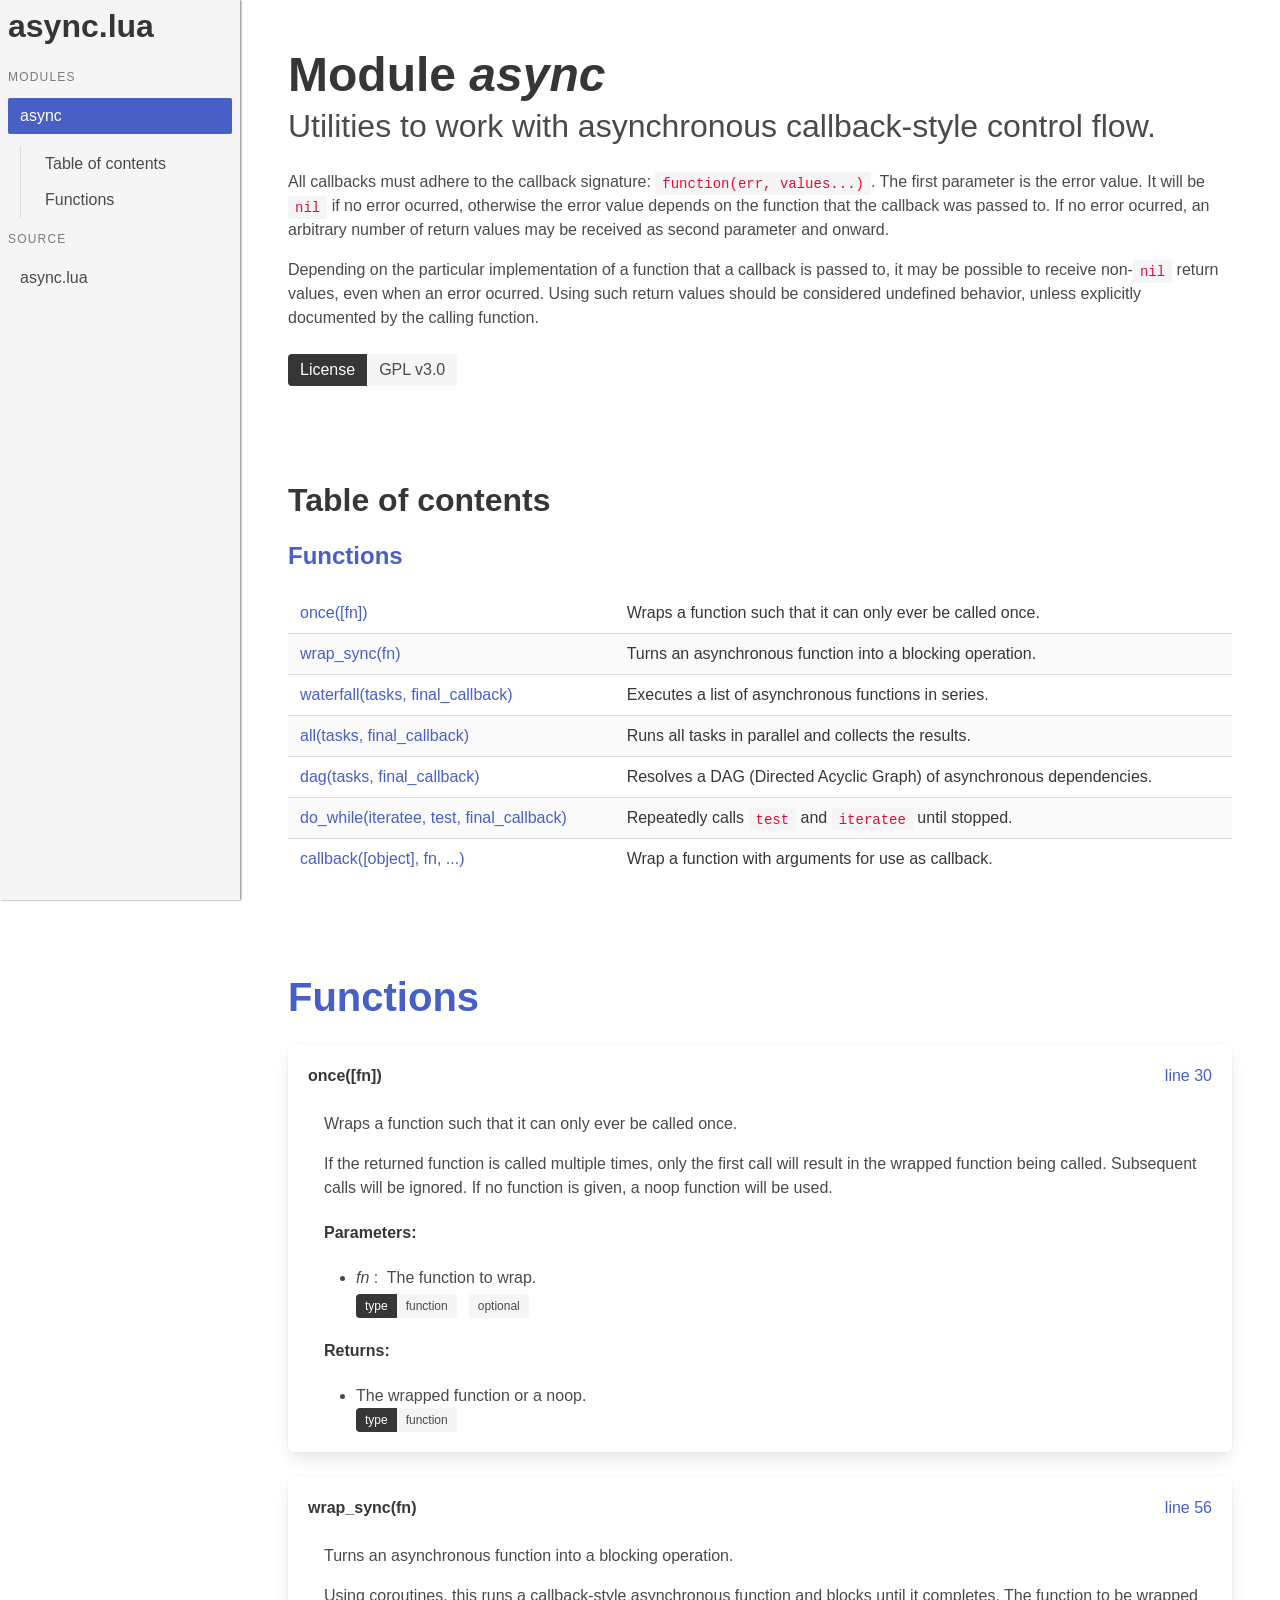
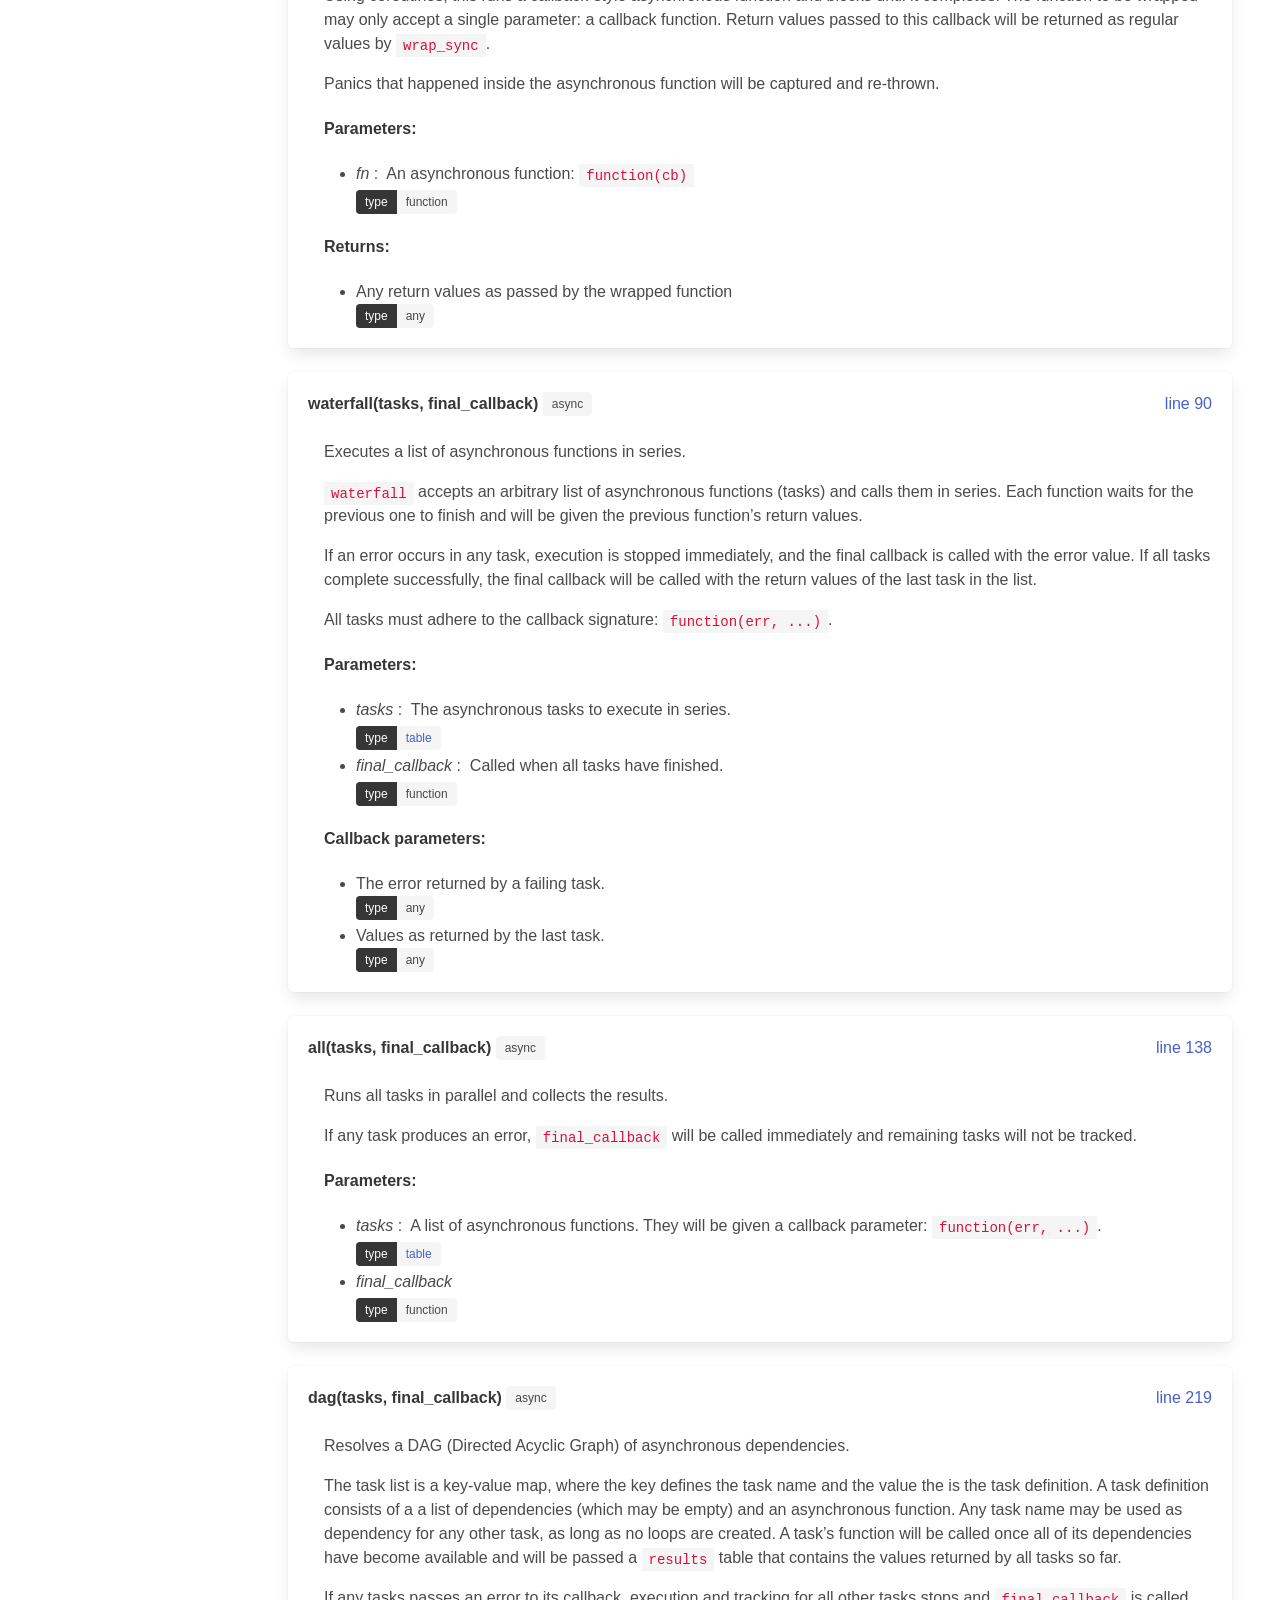
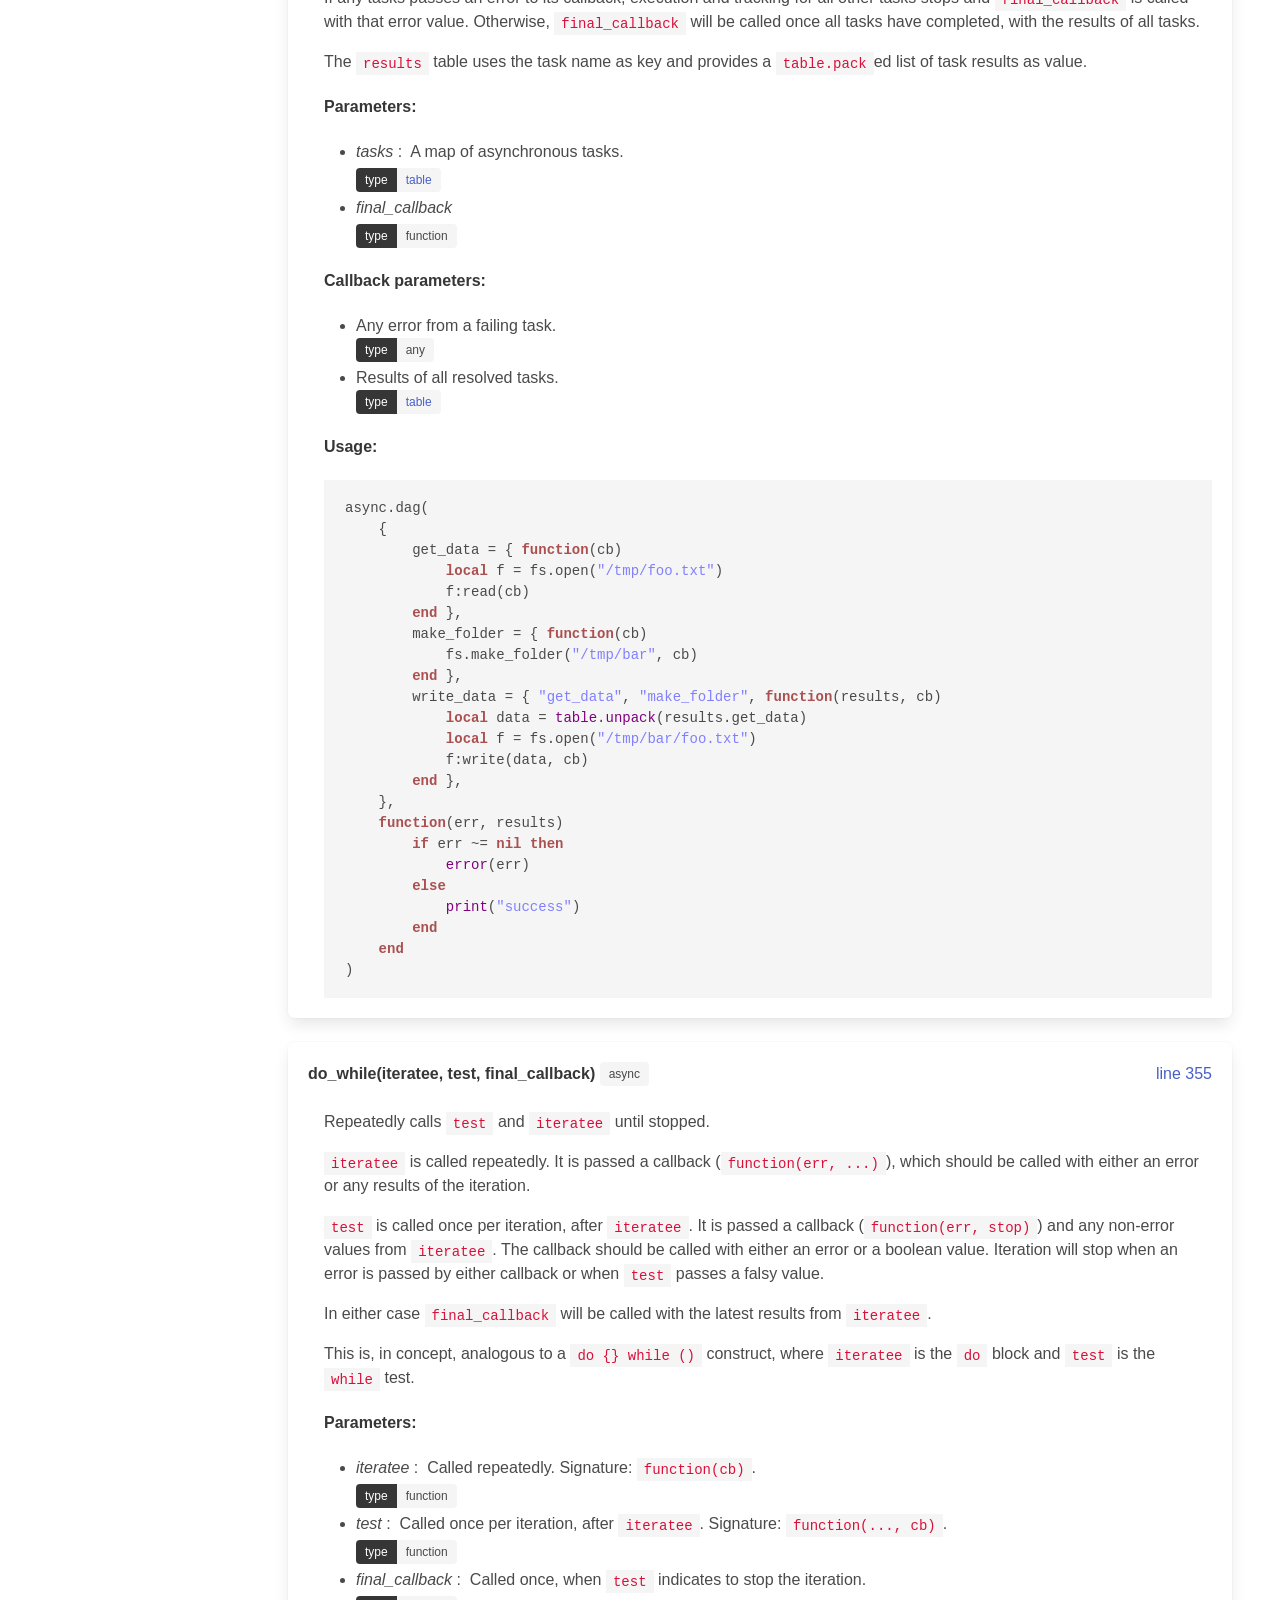
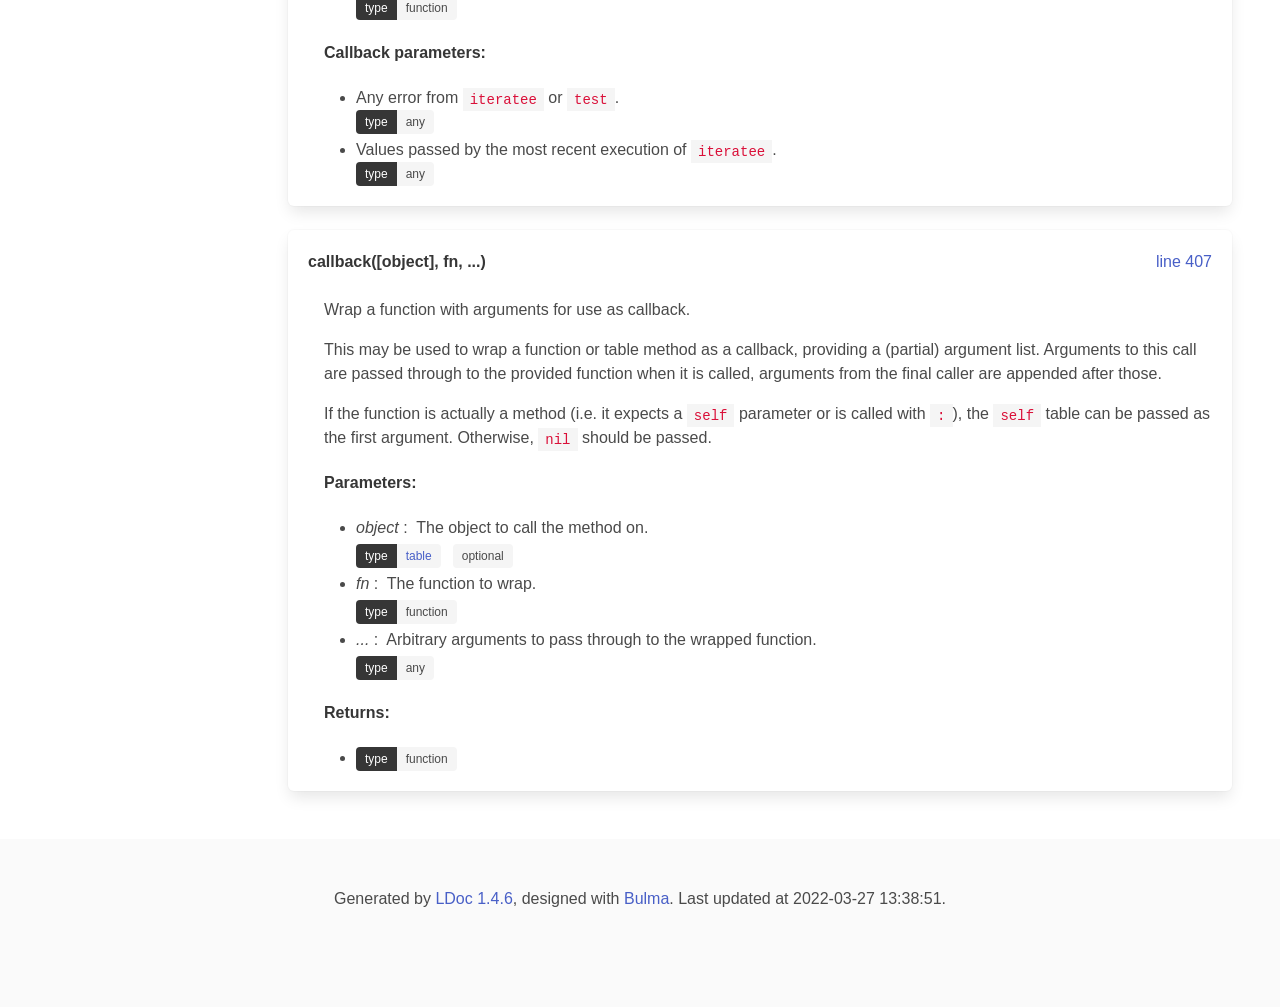
==== commit 1cea9cac: "Deploying to gh-pages from @ sclu1034/async.lua@8dd7e4fe2c86150e9bdcef752c2b0c28bd94fee9 🚀" ====
--- a/index.html
+++ b/index.html
@@ -614,7 +614,7 @@
 
 <footer class="footer">
     <div class="content has-text-centered">
-        Generated by <a href="https://github/com/stevendonovan/LDoc">LDoc 1.4.6</a>, designed with <a href="https://github.com/jgthms/bulma">Bulma</a>. Last updated at 2022-03-06 19:50:07.
+        Generated by <a href="https://github/com/stevendonovan/LDoc">LDoc 1.4.6</a>, designed with <a href="https://github.com/jgthms/bulma">Bulma</a>. Last updated at 2022-03-27 13:38:51.
     </div>
 </footer>
 
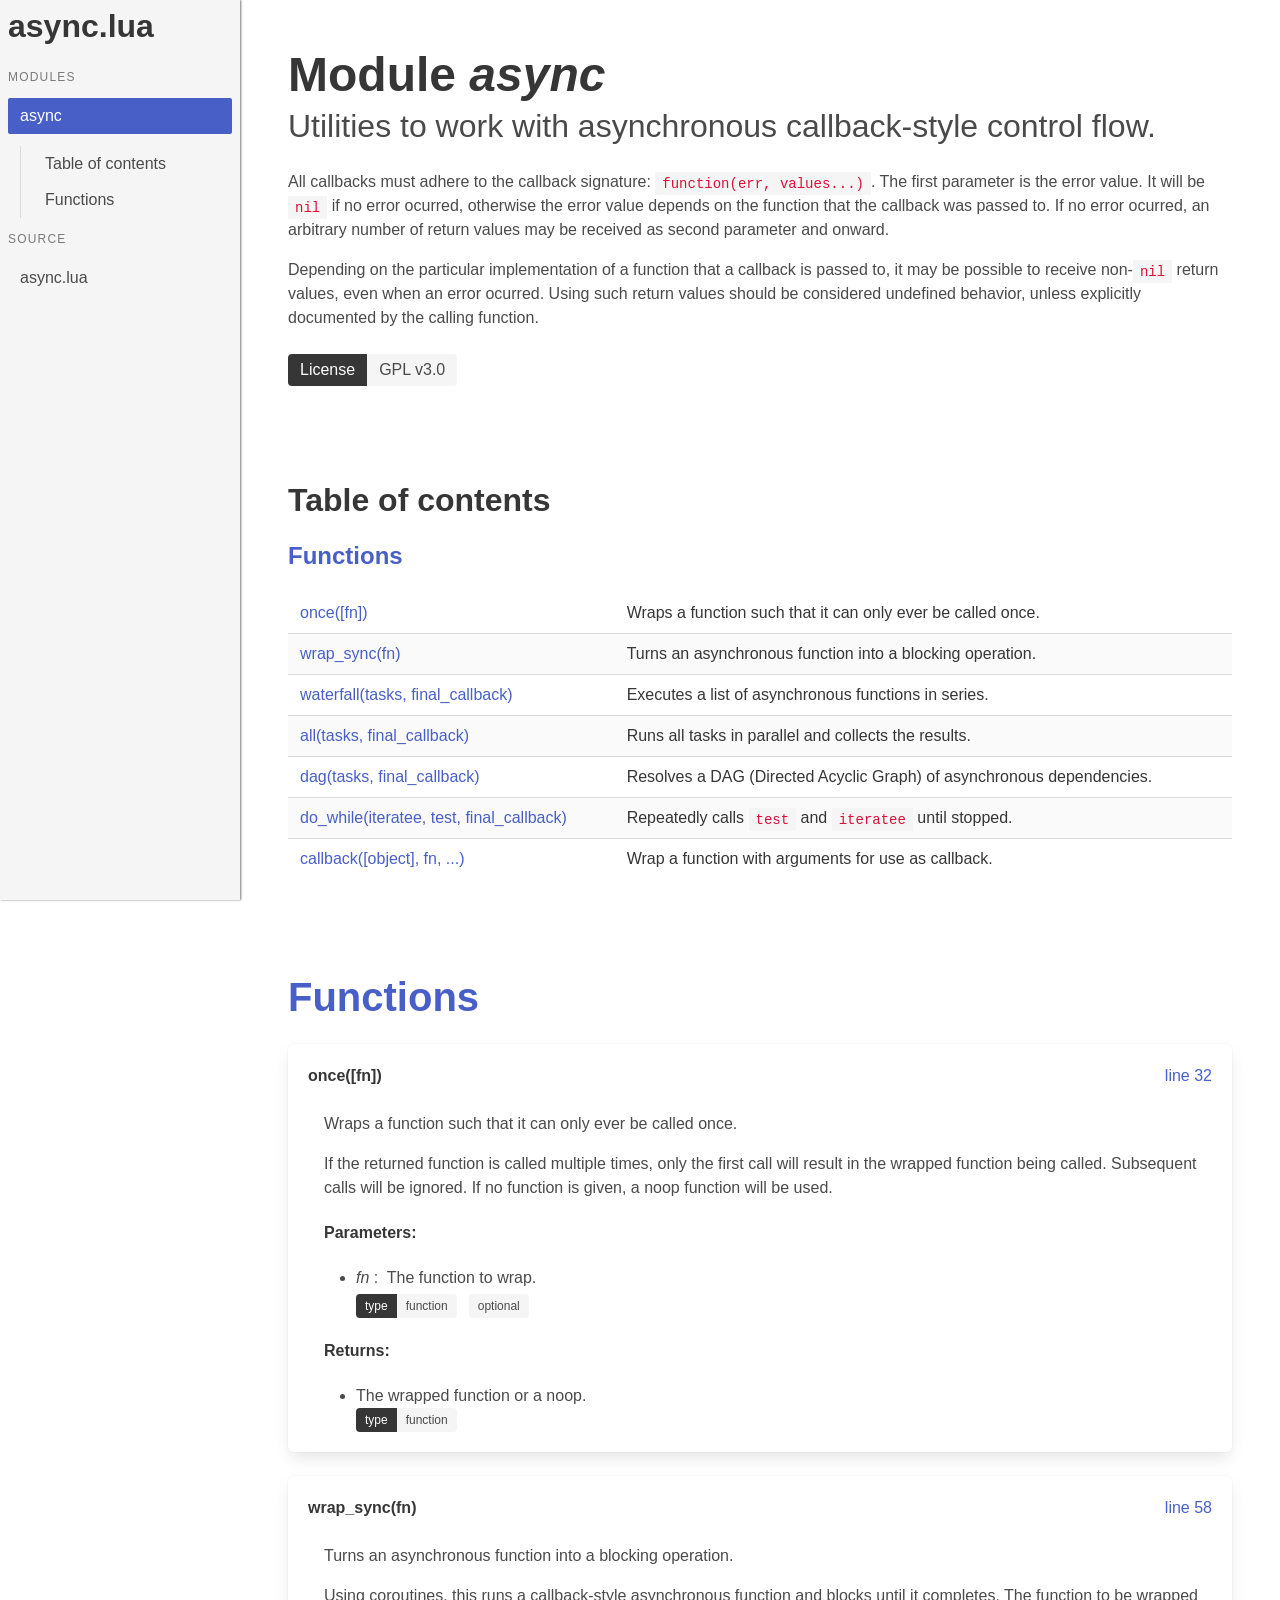
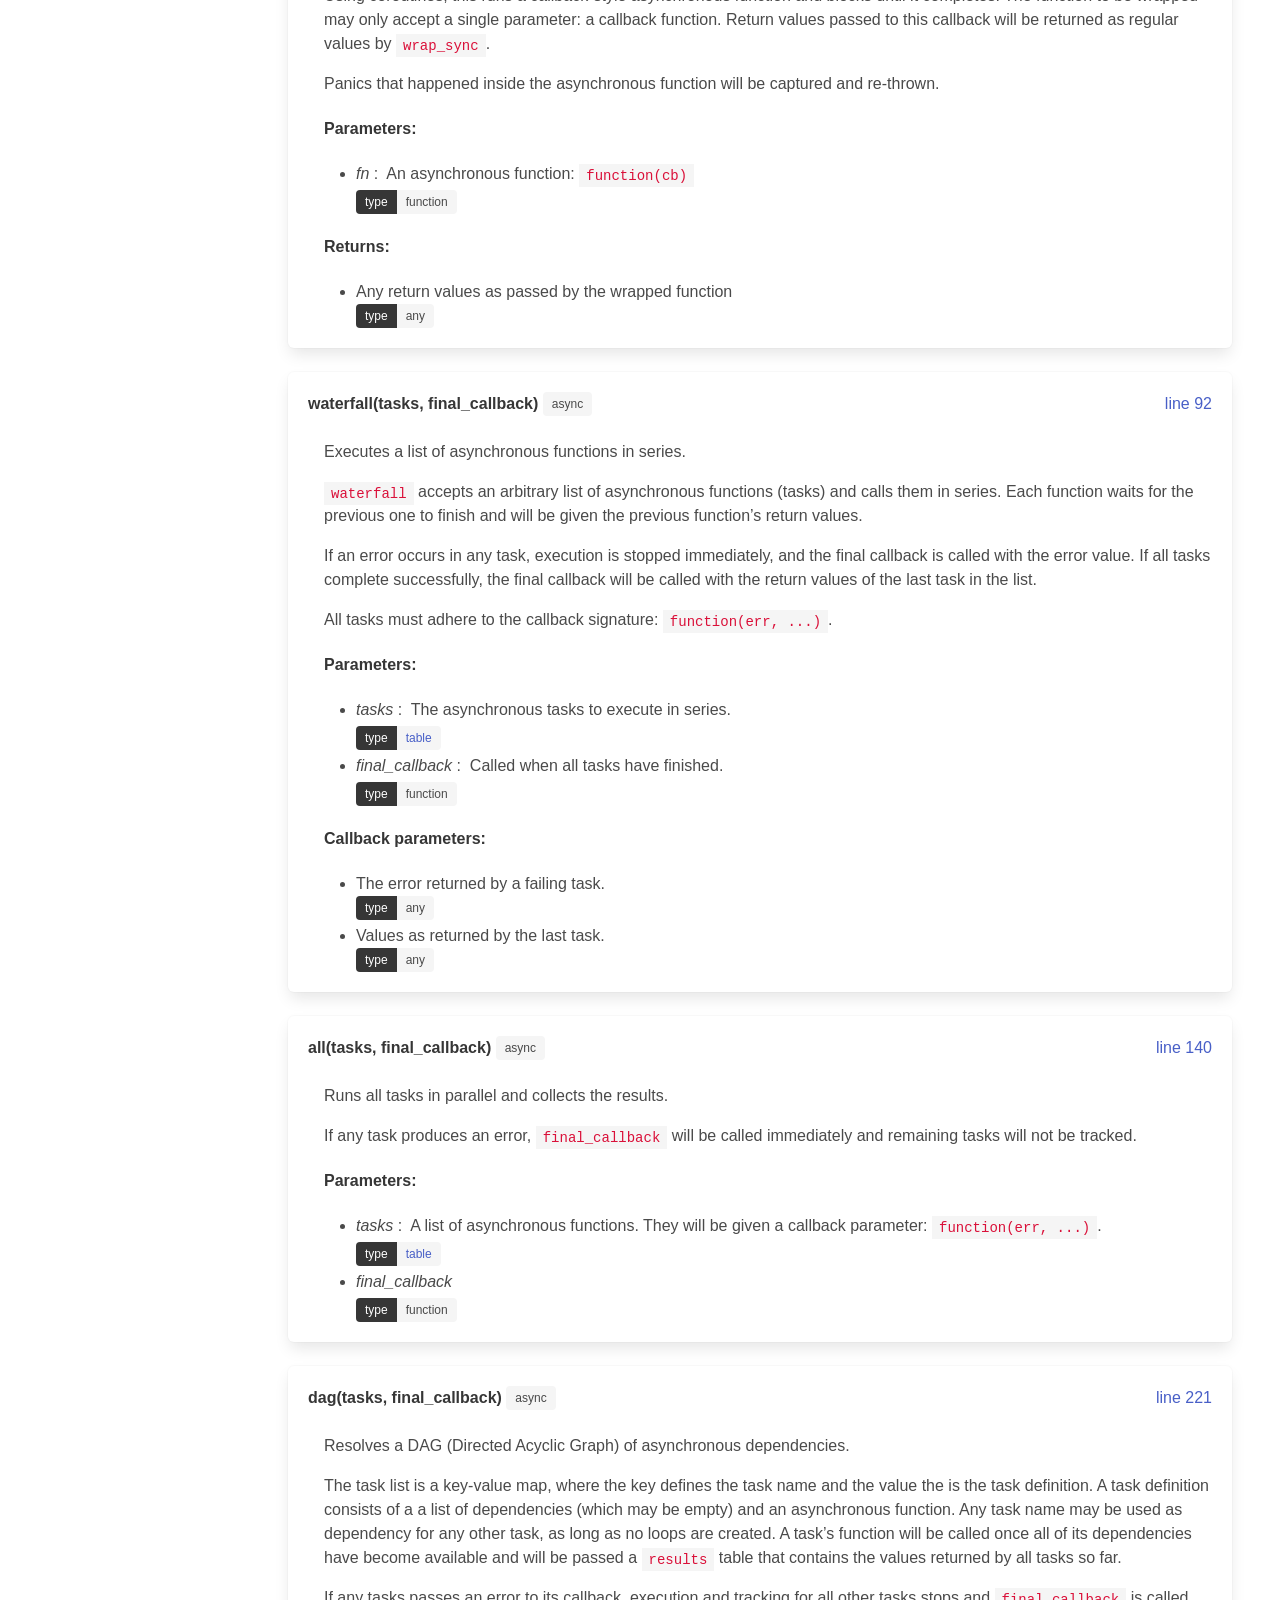
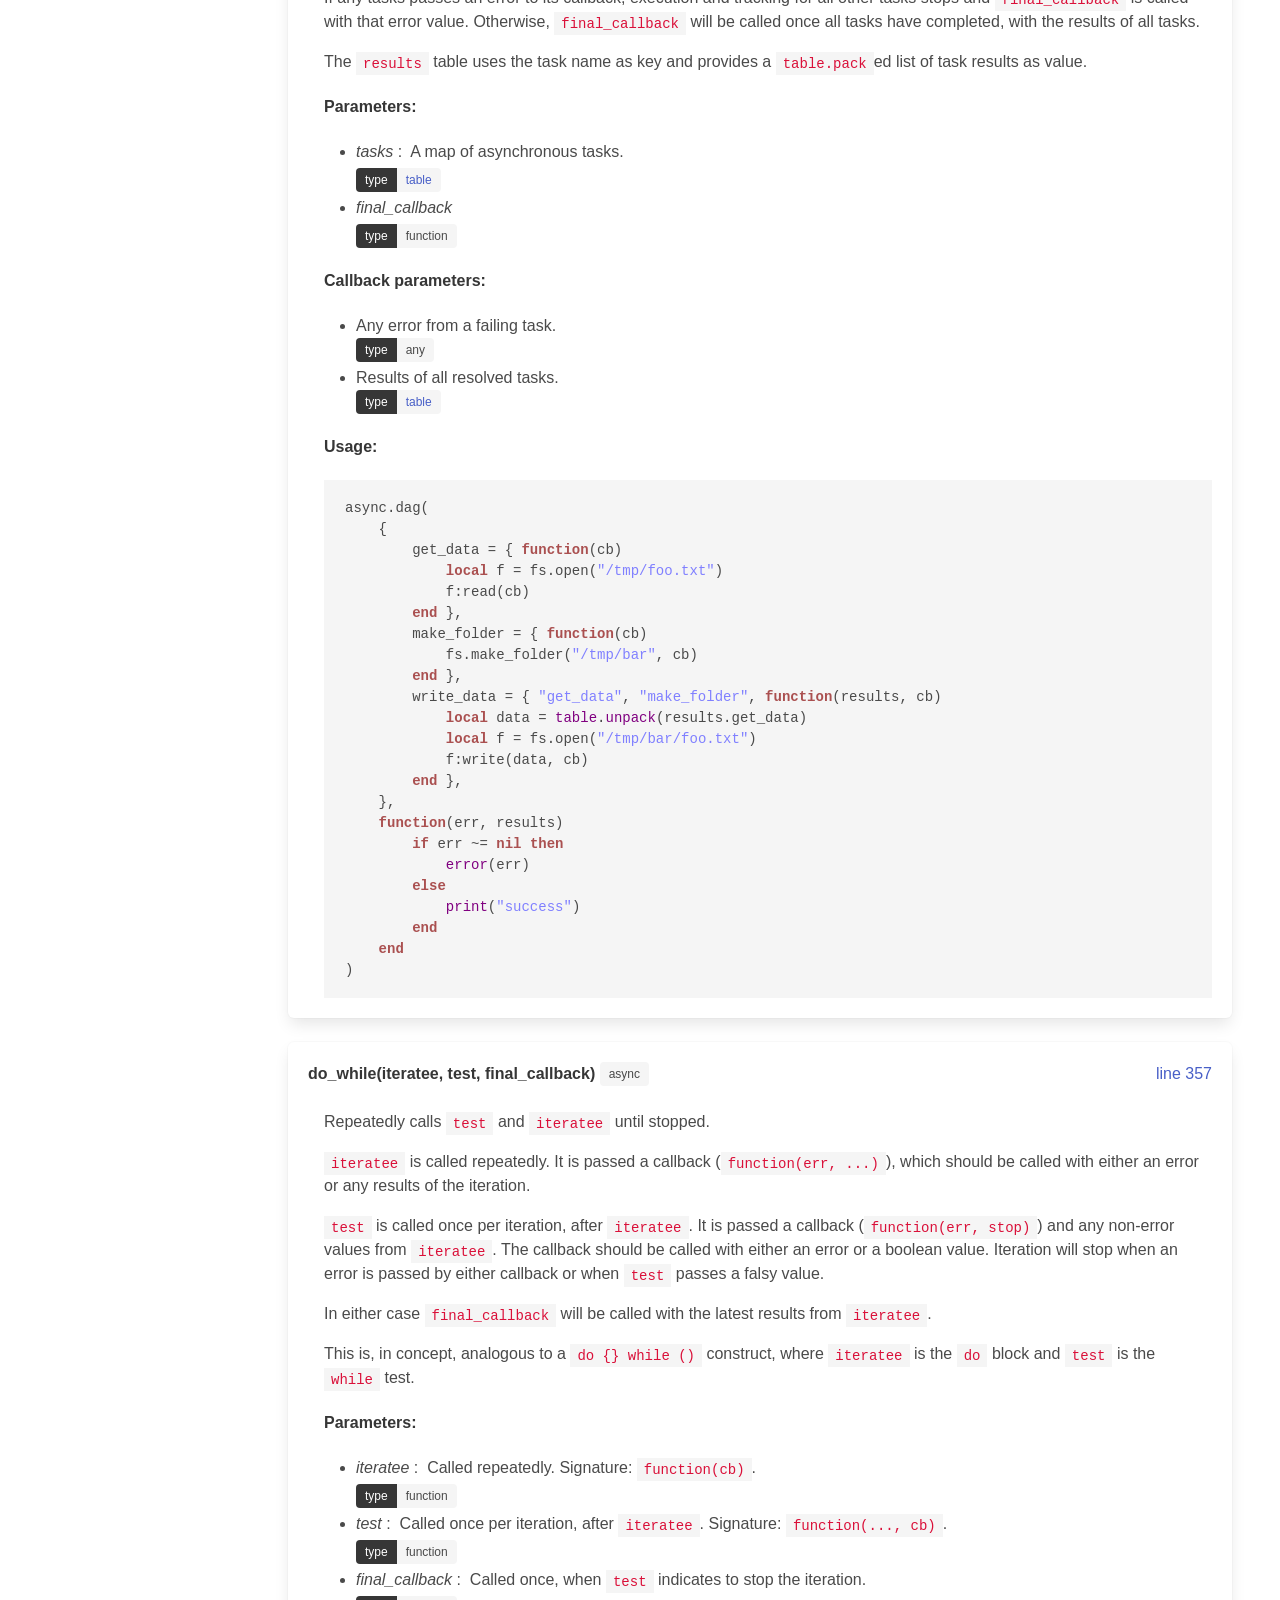
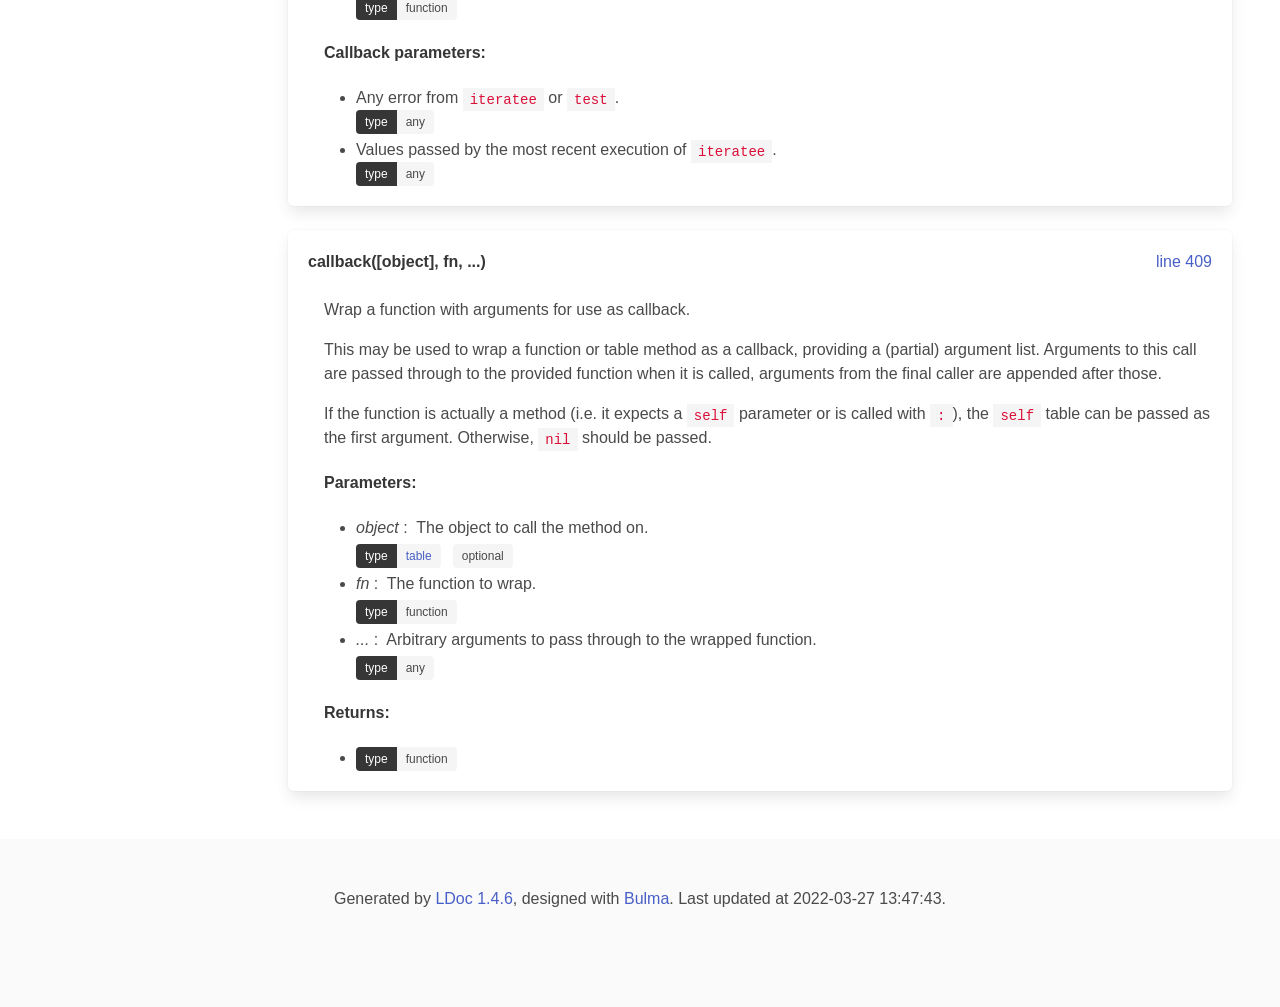
==== commit a905101f: "Deploying to gh-pages from @ sclu1034/async.lua@4123292e175b77415e06c6ba9f44781e467ffd48 🚀" ====
--- a/index.html
+++ b/index.html
@@ -100,7 +100,7 @@
                 <div id="once" class="box section__item">
                     <div class="block section__item__title">
                         <strong>once([fn])</strong>
-                        <a class="source-ref" href="source/async.lua.html#30">line 30</a>
+                        <a class="source-ref" href="source/async.lua.html#32">line 32</a>
                     </div>
 
                     <div class="block content section__item__description">Wraps a function such that it can only ever be called once. </p>
@@ -152,7 +152,7 @@
                 <div id="wrap_sync" class="box section__item">
                     <div class="block section__item__title">
                         <strong>wrap_sync(fn)</strong>
-                        <a class="source-ref" href="source/async.lua.html#56">line 56</a>
+                        <a class="source-ref" href="source/async.lua.html#58">line 58</a>
                     </div>
 
                     <div class="block content section__item__description">Turns an asynchronous function into a blocking operation. </p>
@@ -201,7 +201,7 @@
                 <div id="waterfall" class="box section__item">
                     <div class="block section__item__title">
                         <strong>waterfall(tasks, final_callback)</strong>
-                        <a class="source-ref" href="source/async.lua.html#90">line 90</a>
+                        <a class="source-ref" href="source/async.lua.html#92">line 92</a>
                         <span class="tag">async</span>
                     </div>
 
@@ -278,7 +278,7 @@
                 <div id="all" class="box section__item">
                     <div class="block section__item__title">
                         <strong>all(tasks, final_callback)</strong>
-                        <a class="source-ref" href="source/async.lua.html#138">line 138</a>
+                        <a class="source-ref" href="source/async.lua.html#140">line 140</a>
                         <span class="tag">async</span>
                     </div>
 
@@ -325,7 +325,7 @@
                 <div id="dag" class="box section__item">
                     <div class="block section__item__title">
                         <strong>dag(tasks, final_callback)</strong>
-                        <a class="source-ref" href="source/async.lua.html#219">line 219</a>
+                        <a class="source-ref" href="source/async.lua.html#221">line 221</a>
                         <span class="tag">async</span>
                     </div>
 
@@ -430,7 +430,7 @@
                 <div id="do_while" class="box section__item">
                     <div class="block section__item__title">
                         <strong>do_while(iteratee, test, final_callback)</strong>
-                        <a class="source-ref" href="source/async.lua.html#355">line 355</a>
+                        <a class="source-ref" href="source/async.lua.html#357">line 357</a>
                         <span class="tag">async</span>
                     </div>
 
@@ -529,7 +529,7 @@
                 <div id="callback" class="box section__item">
                     <div class="block section__item__title">
                         <strong>callback([object], fn, ...)</strong>
-                        <a class="source-ref" href="source/async.lua.html#407">line 407</a>
+                        <a class="source-ref" href="source/async.lua.html#409">line 409</a>
                     </div>
 
                     <div class="block content section__item__description">Wrap a function with arguments for use as callback. </p>
@@ -614,7 +614,7 @@
 
 <footer class="footer">
     <div class="content has-text-centered">
-        Generated by <a href="https://github/com/stevendonovan/LDoc">LDoc 1.4.6</a>, designed with <a href="https://github.com/jgthms/bulma">Bulma</a>. Last updated at 2022-03-27 13:38:51.
+        Generated by <a href="https://github/com/stevendonovan/LDoc">LDoc 1.4.6</a>, designed with <a href="https://github.com/jgthms/bulma">Bulma</a>. Last updated at 2022-03-27 13:47:43.
     </div>
 </footer>
 
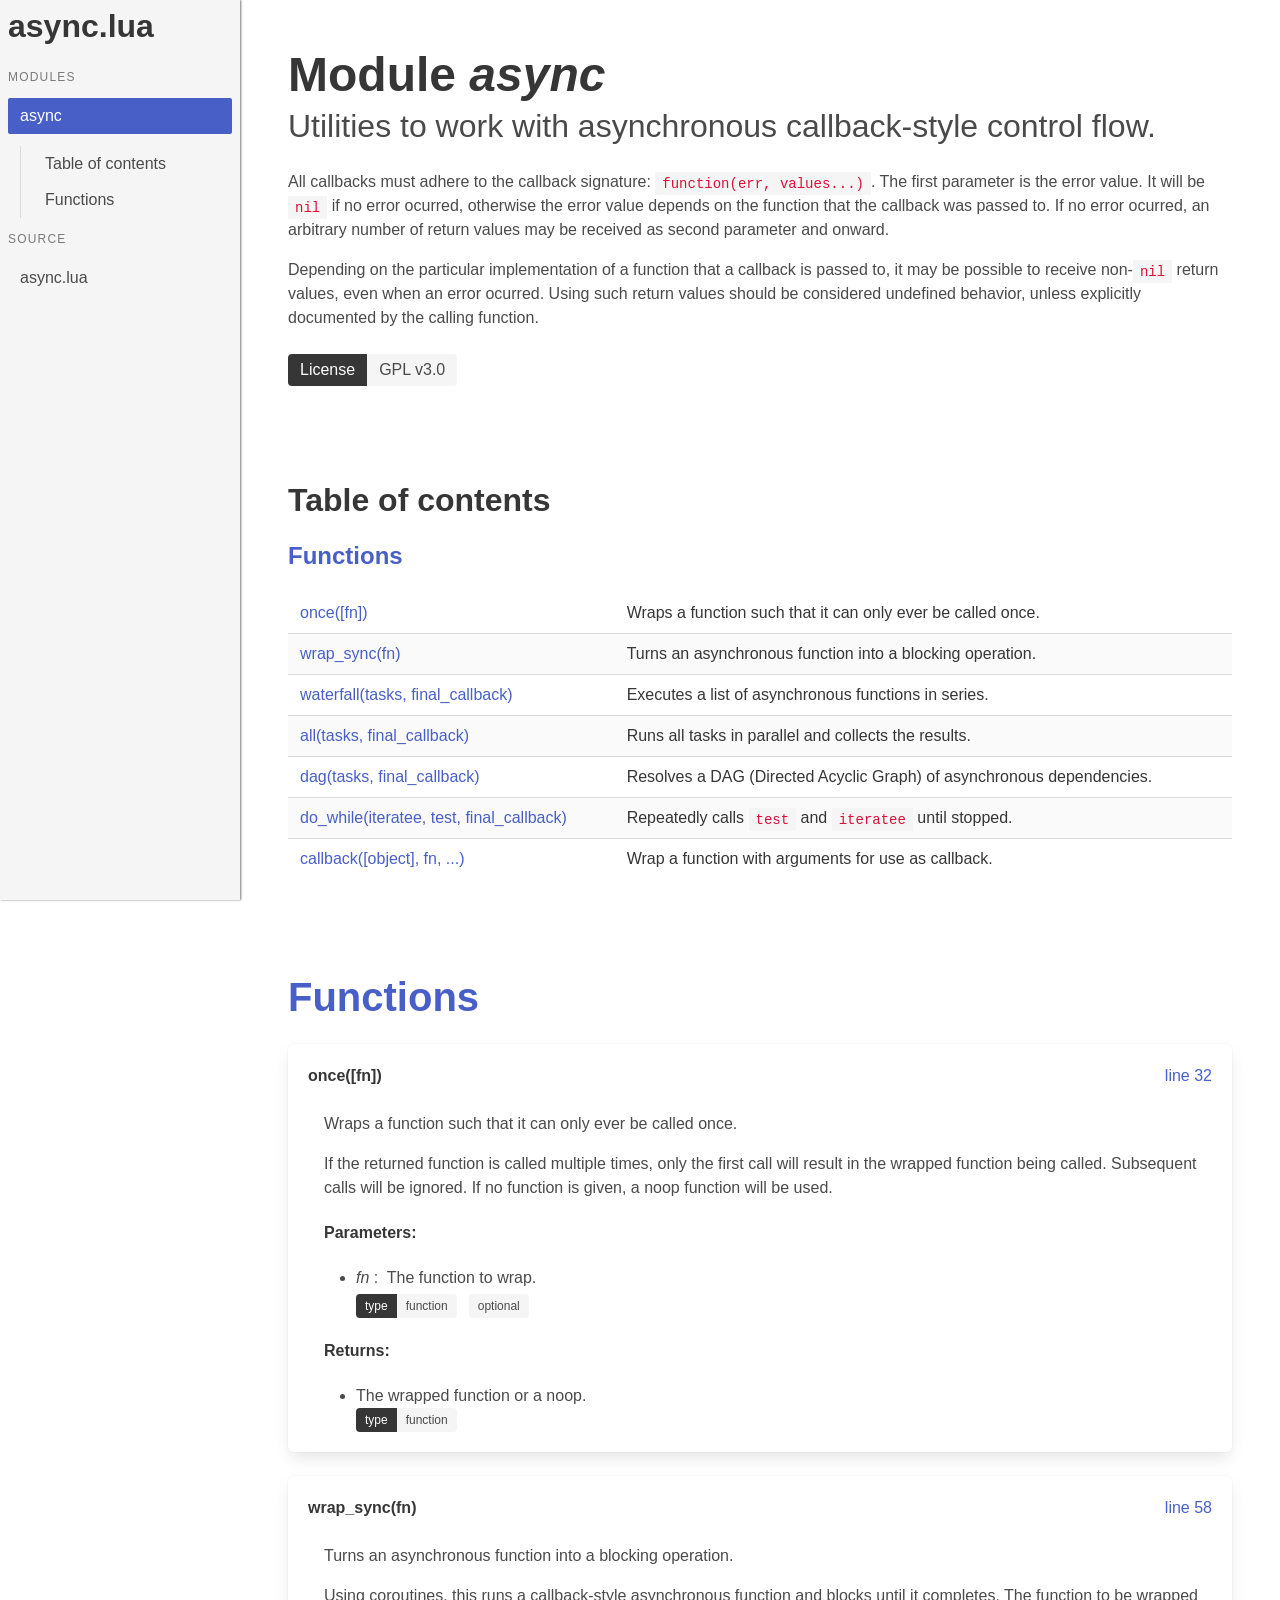
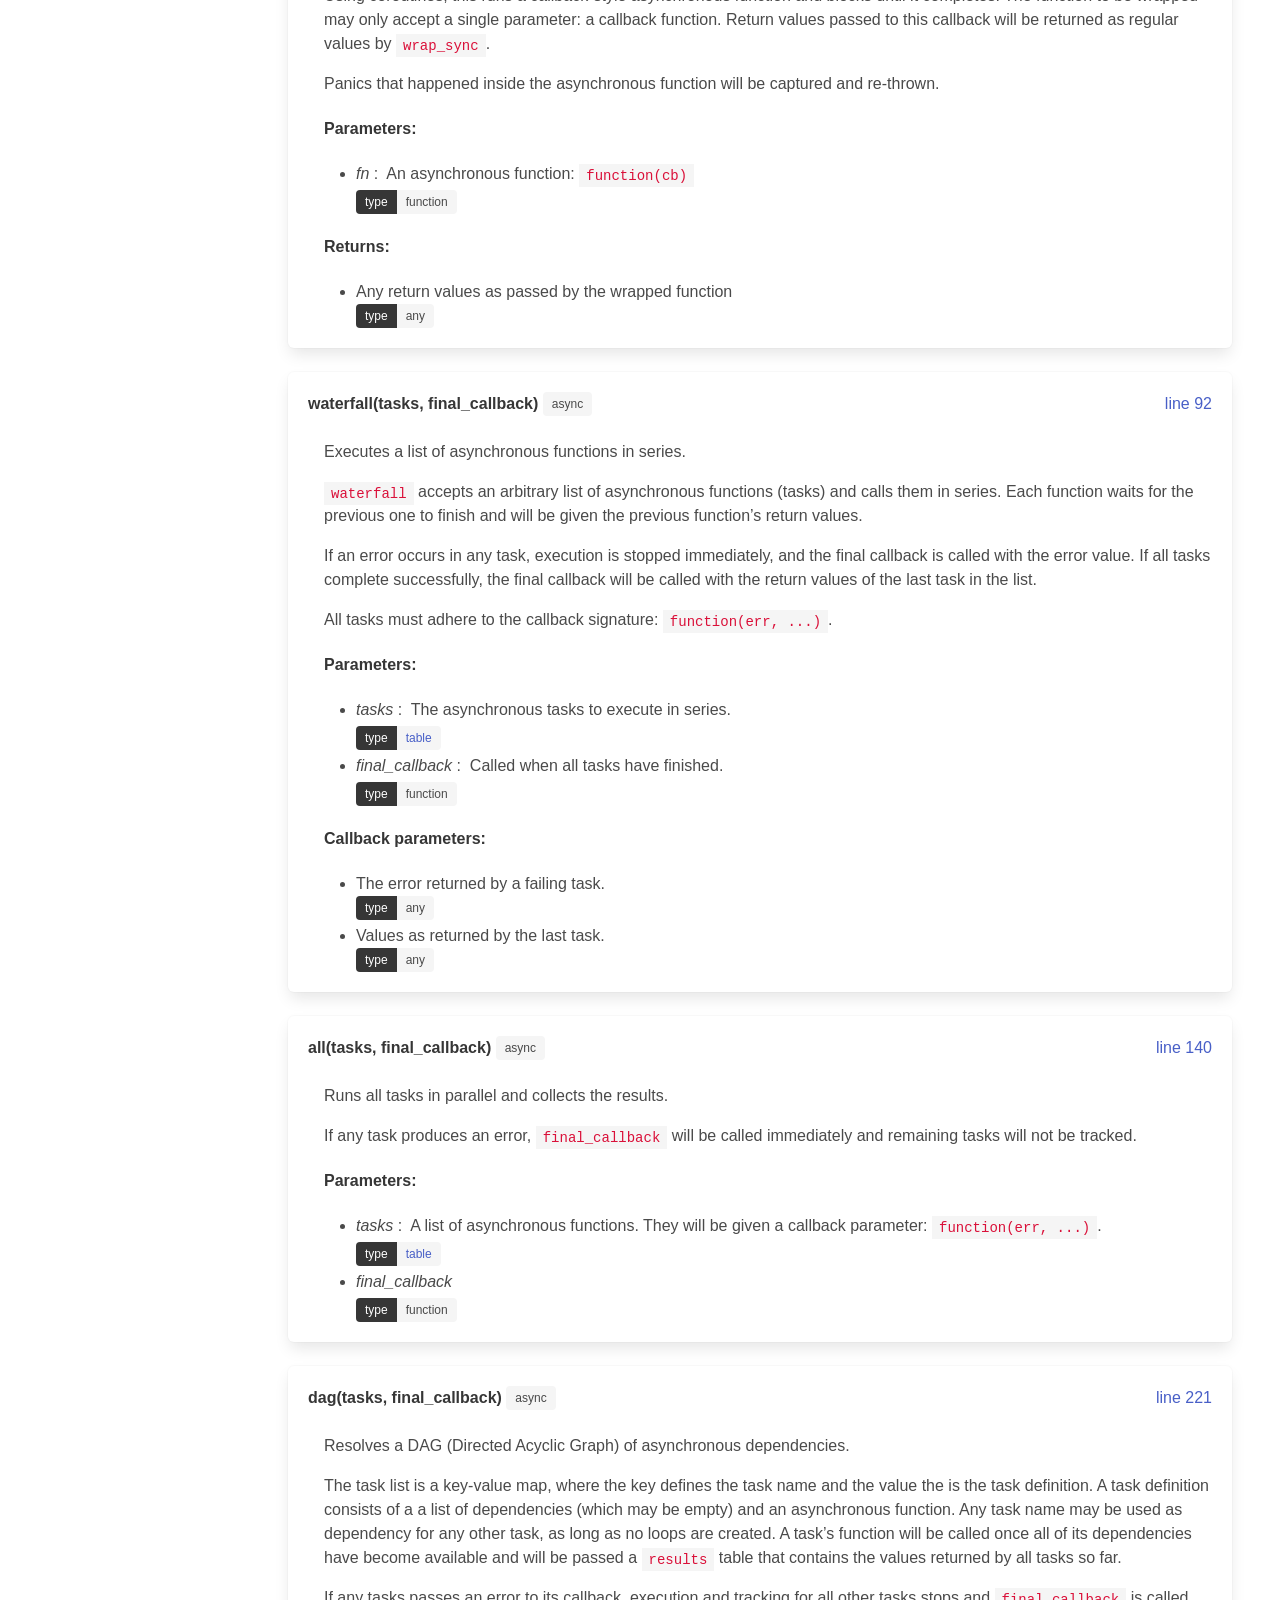
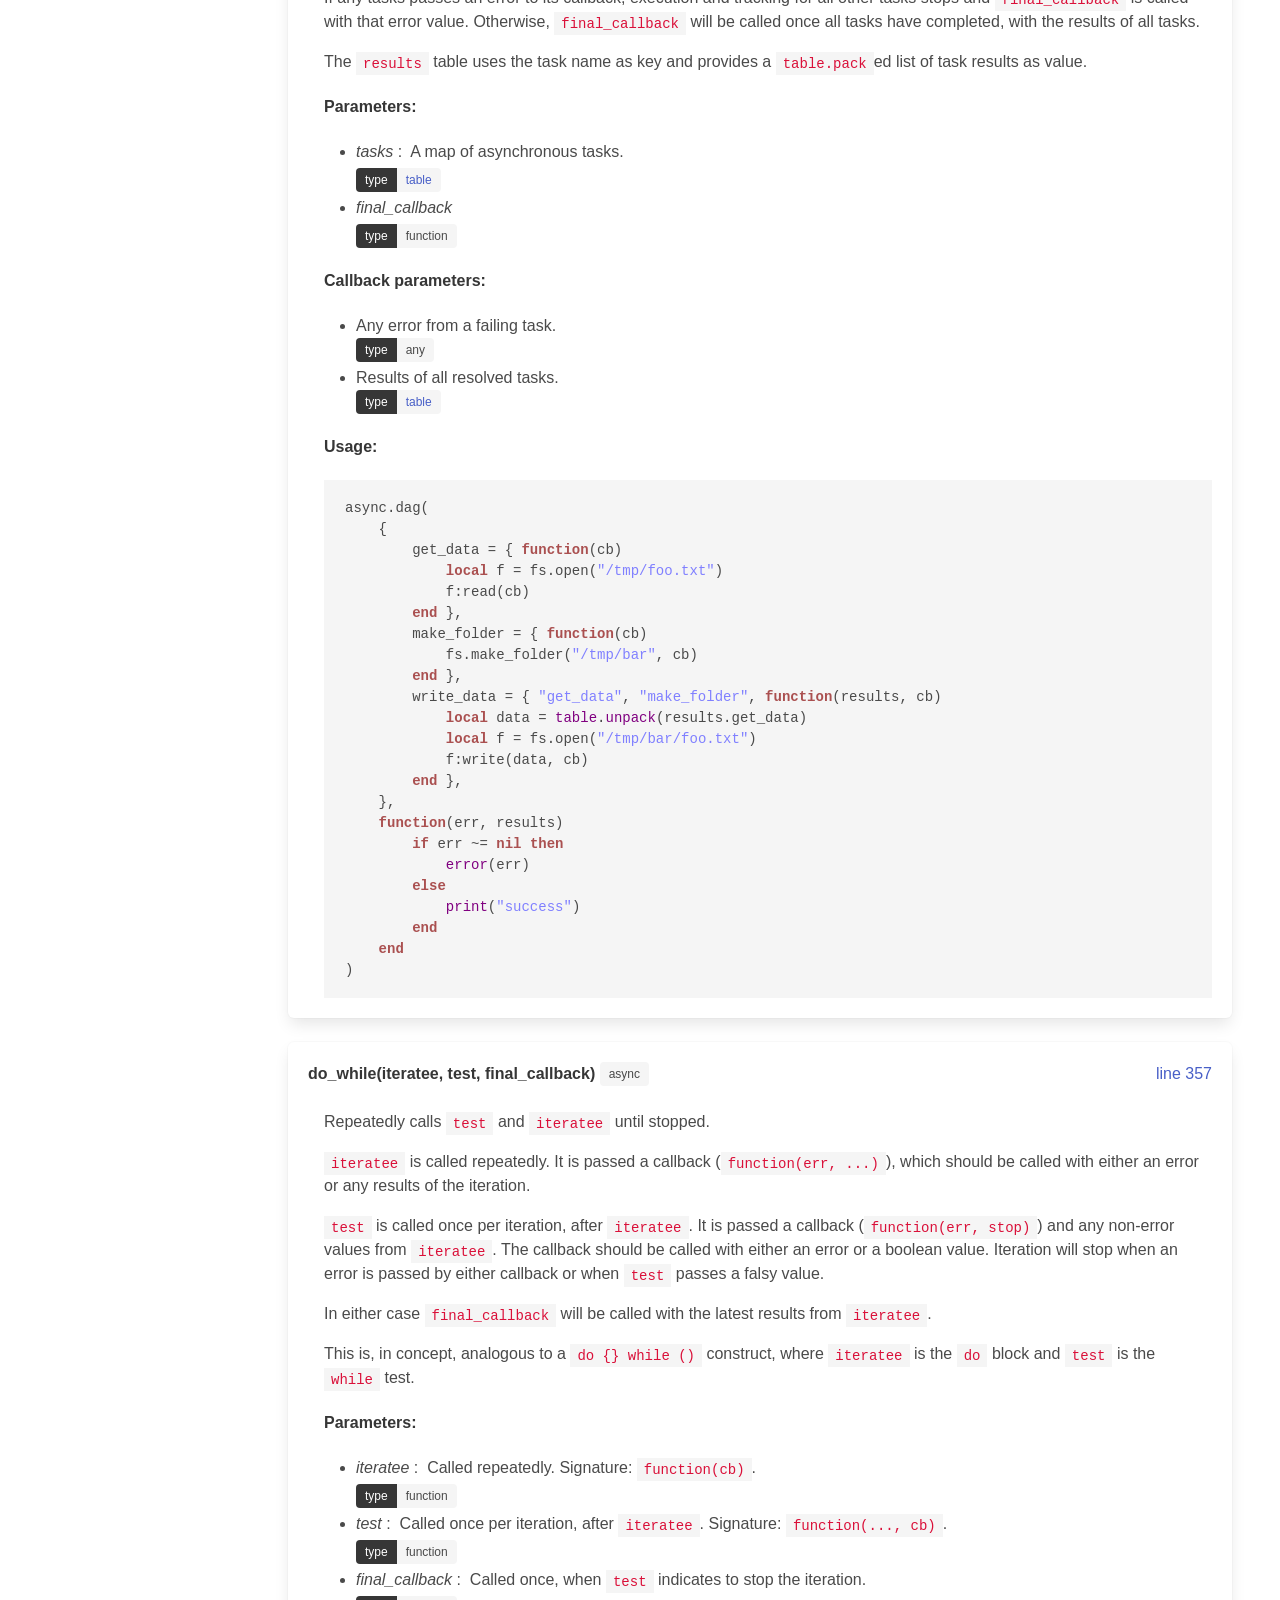
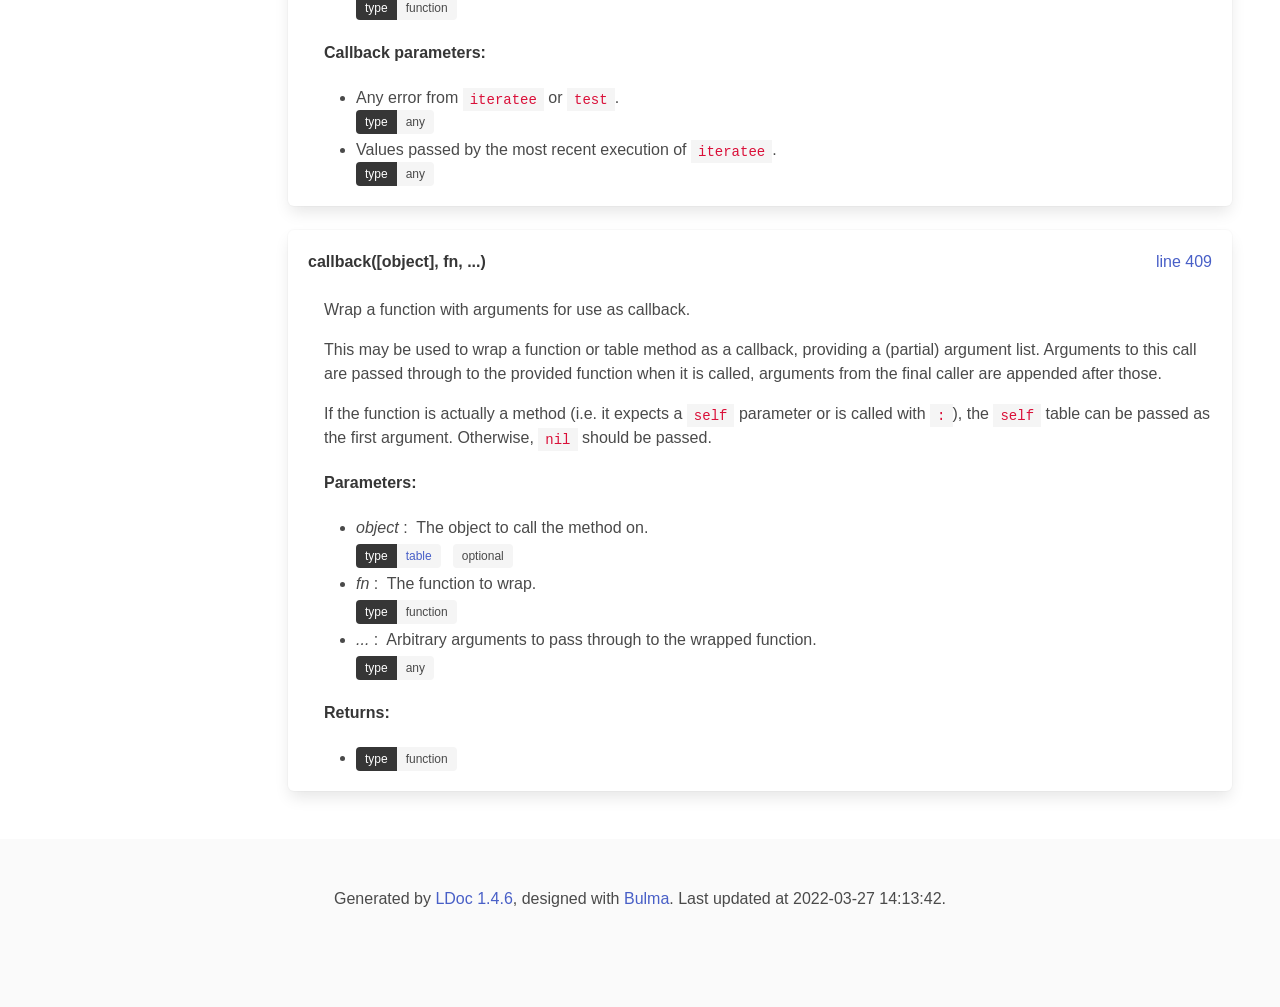
==== commit 3ad1de28: "Deploying to gh-pages from @ sclu1034/async.lua@f8d8f70a1ef1f7c4d5e3e65a36e0e23d65129e92 🚀" ====
--- a/index.html
+++ b/index.html
@@ -614,7 +614,7 @@
 
 <footer class="footer">
     <div class="content has-text-centered">
-        Generated by <a href="https://github/com/stevendonovan/LDoc">LDoc 1.4.6</a>, designed with <a href="https://github.com/jgthms/bulma">Bulma</a>. Last updated at 2022-03-27 13:47:43.
+        Generated by <a href="https://github/com/stevendonovan/LDoc">LDoc 1.4.6</a>, designed with <a href="https://github.com/jgthms/bulma">Bulma</a>. Last updated at 2022-03-27 14:13:42.
     </div>
 </footer>
 
